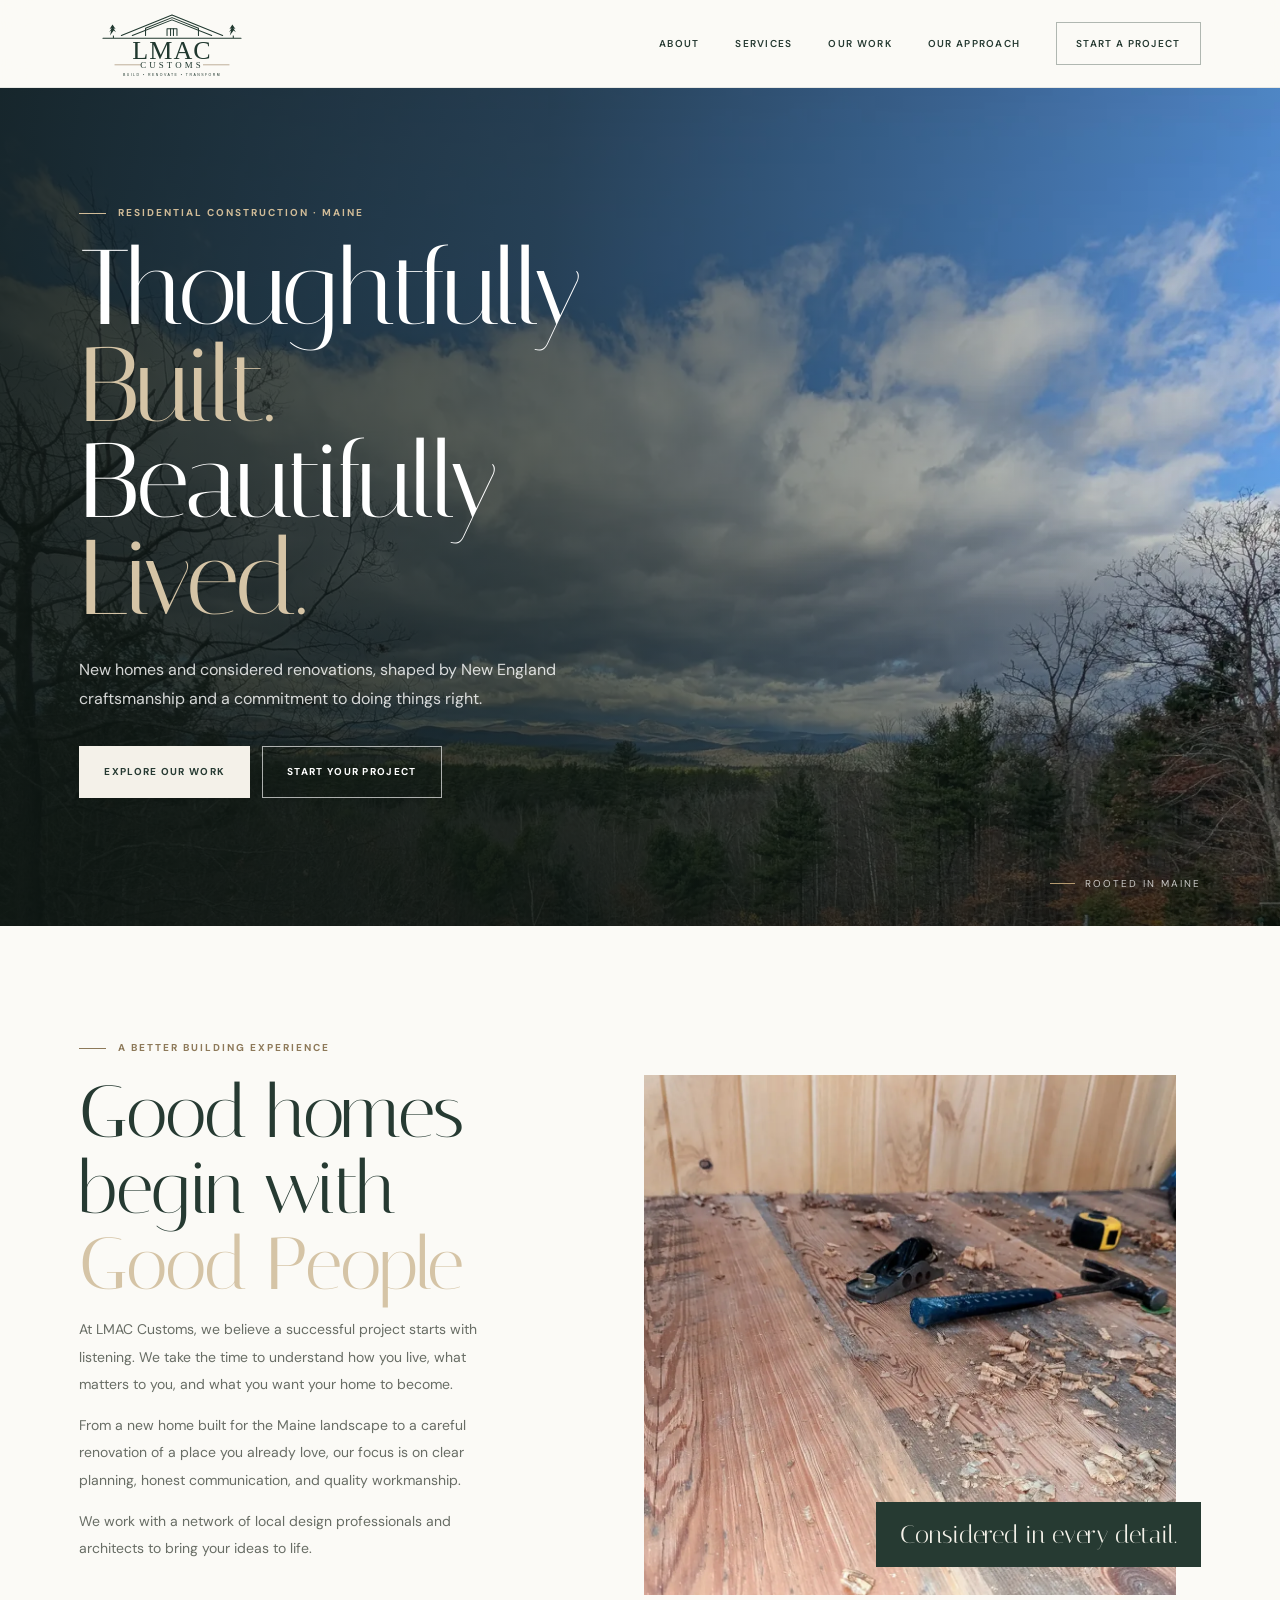
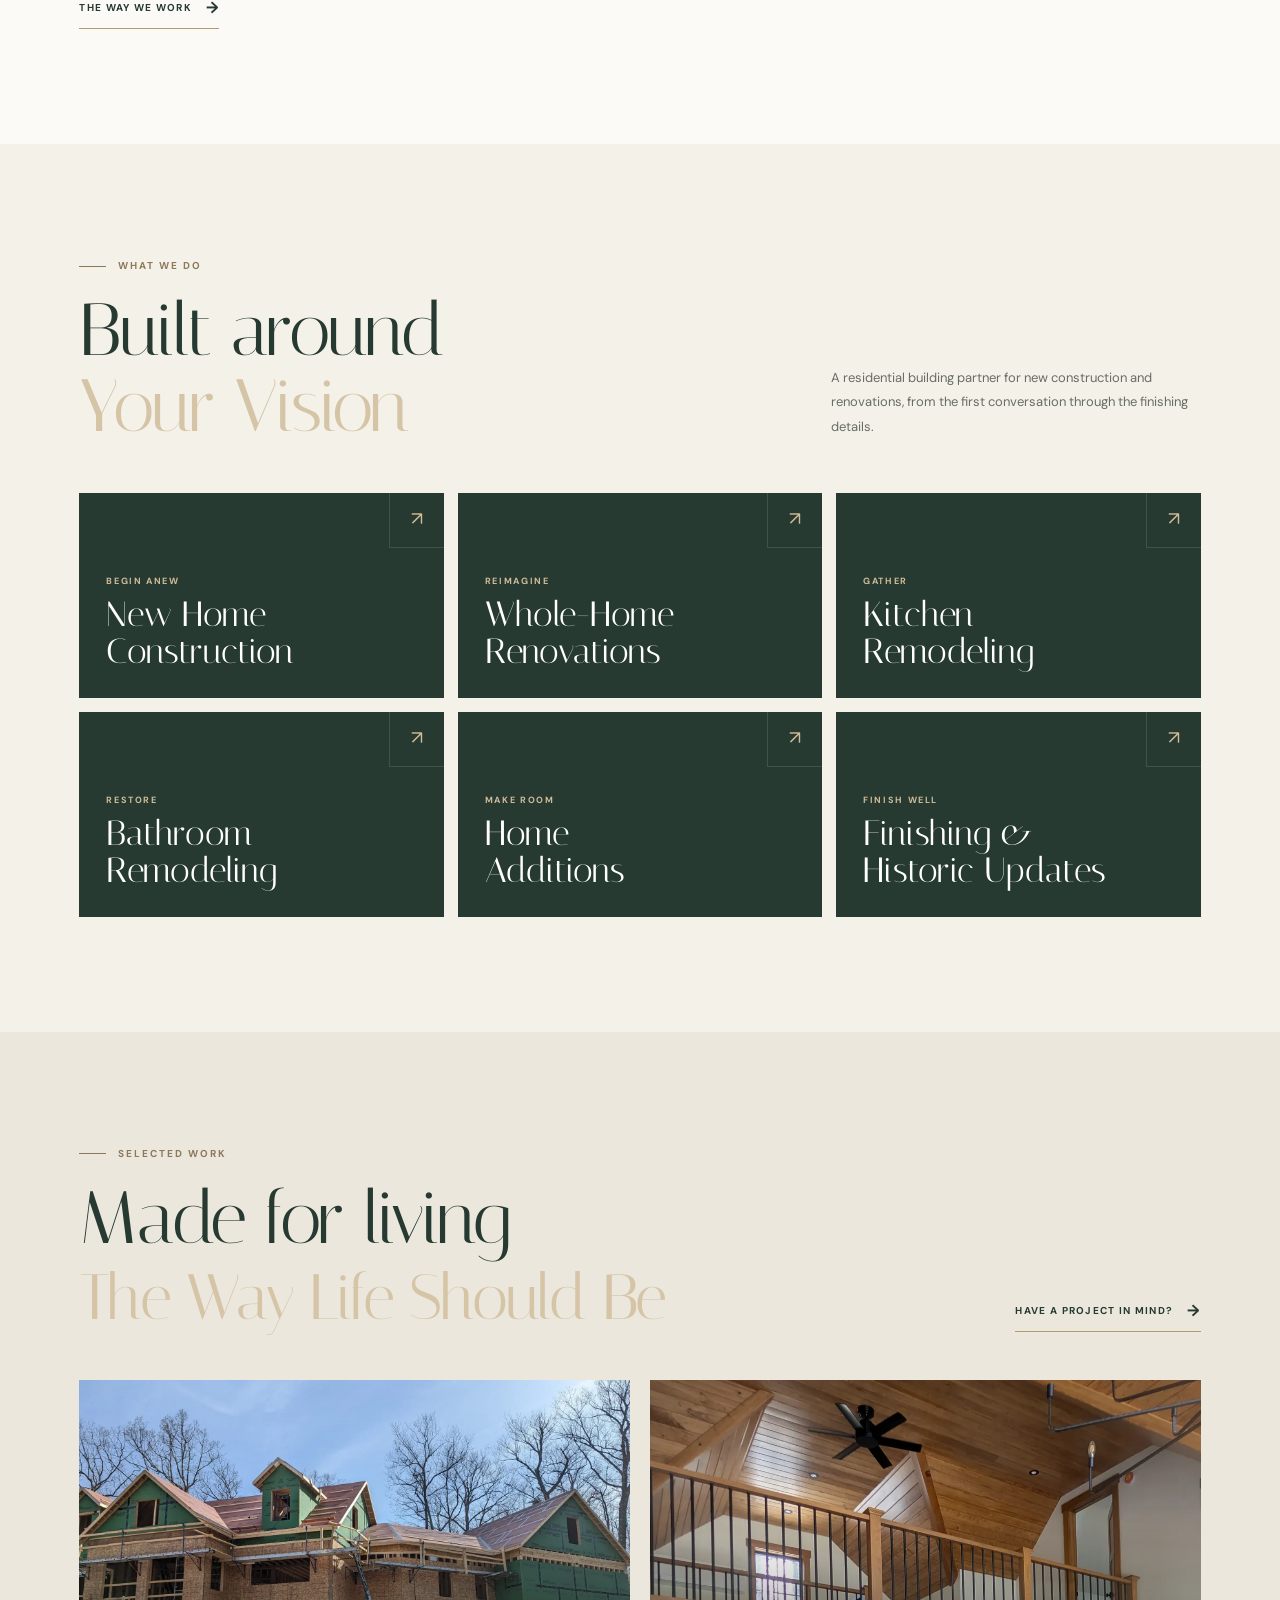
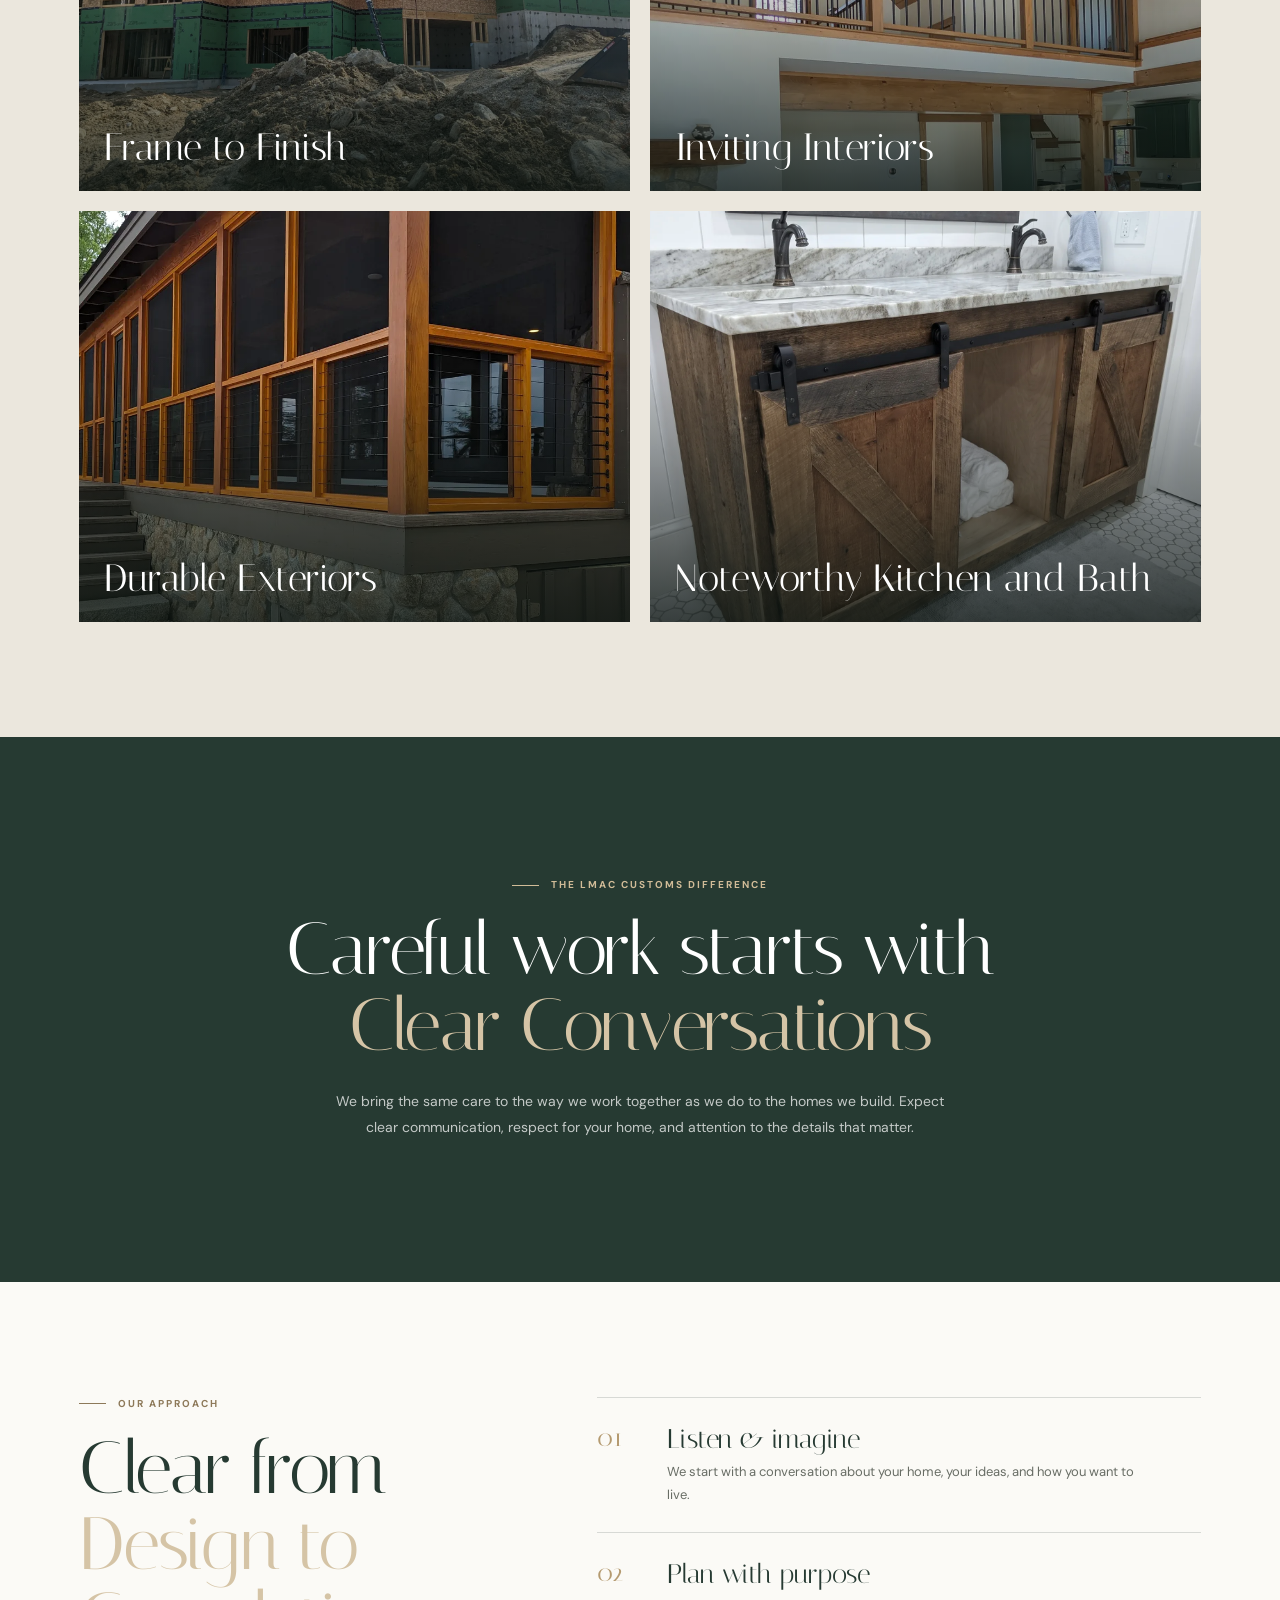
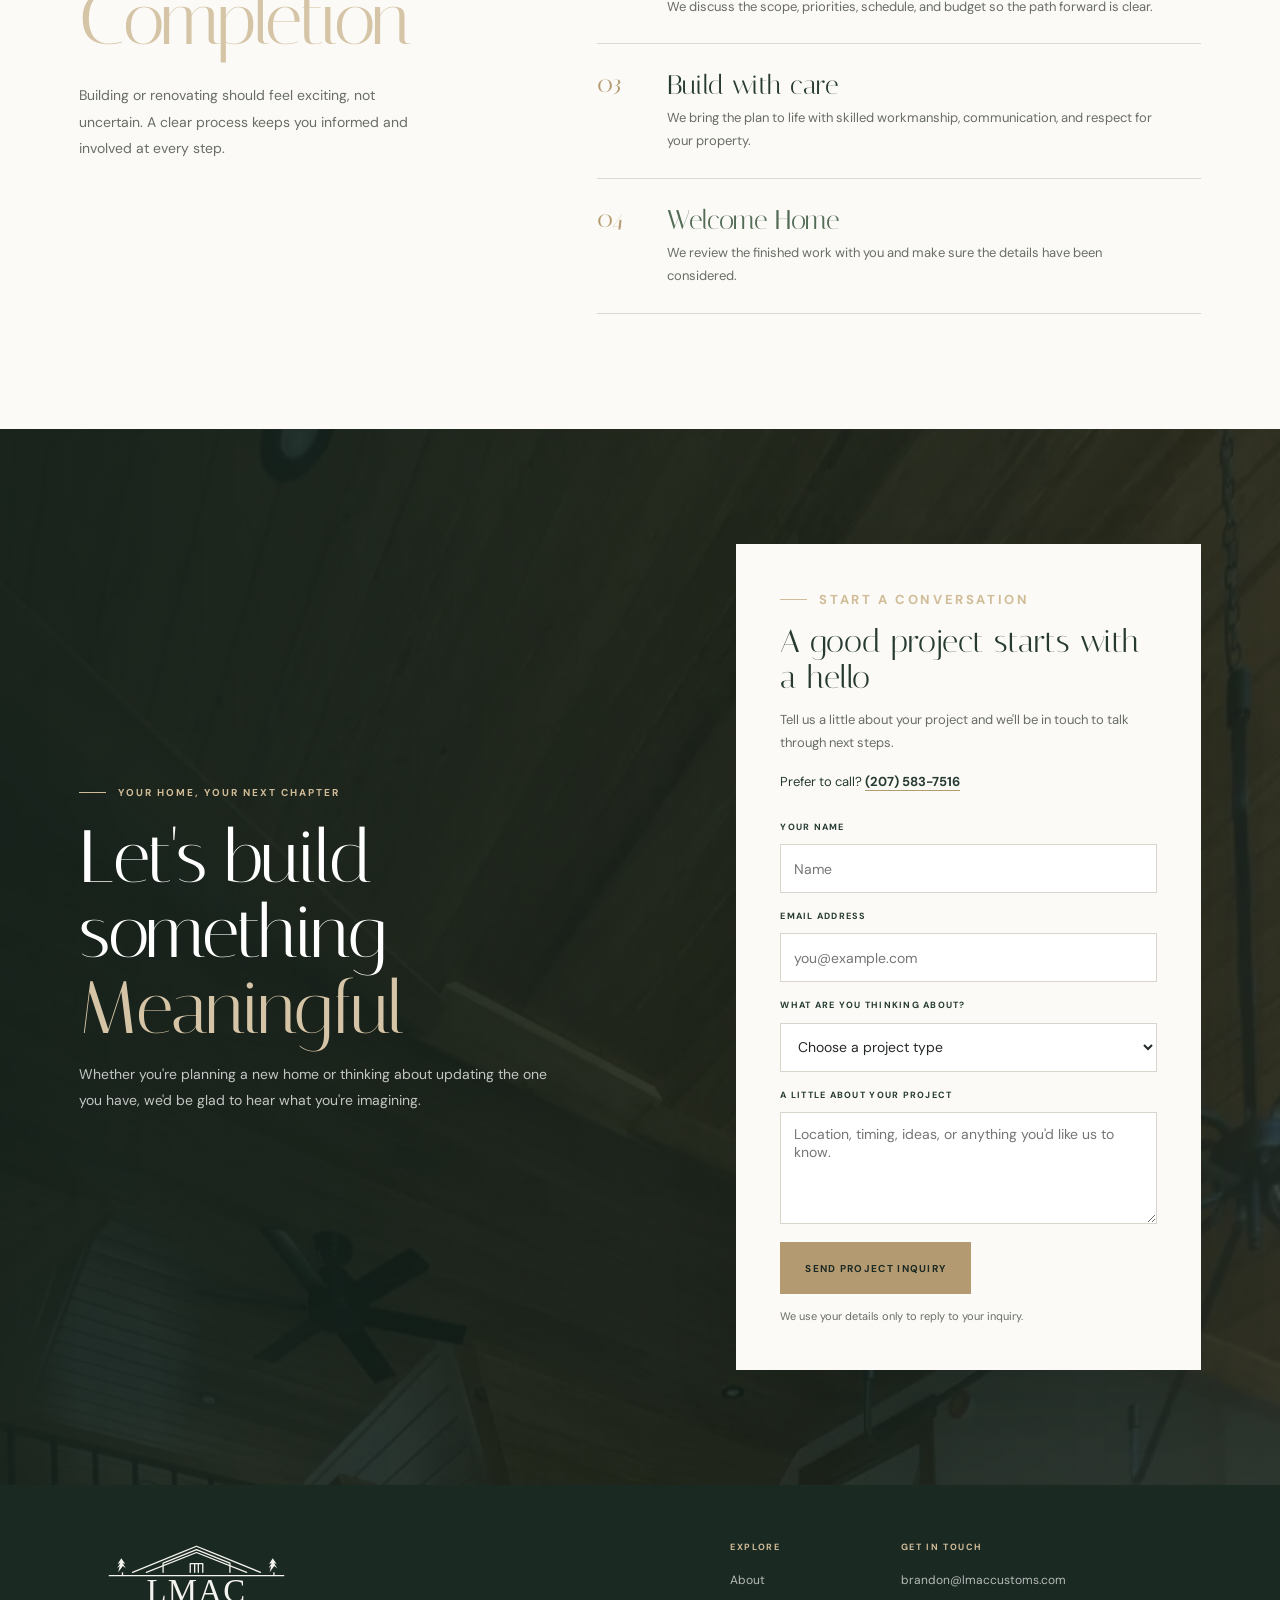
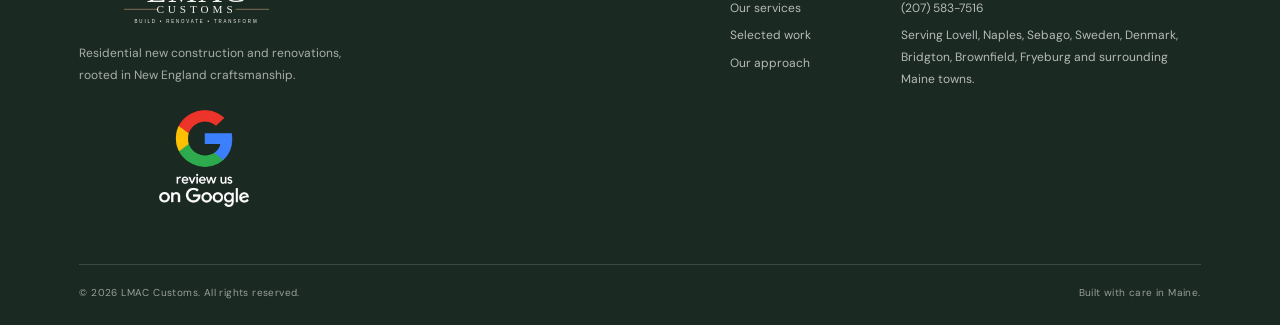
==== index.html @ 8c598d09 "Add files via upload" ====
<!DOCTYPE html>
<html lang="en">
<head>
<meta charset="UTF-8">
<meta name="viewport" content="width=device-width, initial-scale=1">
<meta name="theme-color" content="#263a32">
<meta property="og:type" content="website">
<meta property="og:title" content="LMAC Customs | Maine Custom Homes &amp; Renovations">
<meta property="og:description" content="Thoughtful new homes and considered renovations, rooted in New England craftsmanship.">
<meta property="og:image" content="https://lmaccustoms.com/social-preview-dark.jpg">
<meta property="og:image:width" content="1200">
<meta property="og:image:height" content="630">
<meta property="og:image:alt" content="LMAC Customs logo: Build, Renovate, Transform">
<meta name="robots" content="index,follow">
<link rel="canonical" href="https://lmaccustoms.com/">
<meta property="og:url" content="https://lmaccustoms.com/">
<meta property="og:site_name" content="LMAC Customs">
<meta name="twitter:card" content="summary_large_image">
<meta name="twitter:title" content="LMAC Customs | Maine Custom Homes &amp; Renovations">
<meta name="twitter:image" content="https://lmaccustoms.com/social-preview-dark.jpg">
<script>document.documentElement.classList.add("js")</script>
<link rel="icon" href="favicon.ico" sizes="48x48">
<link rel="icon" type="image/png" sizes="48x48" href="favicon-48x48.png">
<link rel="icon" type="image/png" sizes="32x32" href="favicon-32x32.png">
<link rel="apple-touch-icon" href="apple-touch-icon.png">
<meta name="description" content="Custom home building and renovations in Bridgton, Naples, Fryeburg and surrounding Maine towns. LMAC Customs brings craftsmanship and care to every project.">
<title>LMAC Customs | Custom Homes &amp; Renovations in Maine</title>
<link rel="preconnect" href="https://fonts.googleapis.com">
<link rel="preconnect" href="https://fonts.gstatic.com" crossorigin>
<link href="https://fonts.googleapis.com/css2?family=DM+Sans:wght@400;500;600;700&family=Italiana&display=swap" rel="stylesheet">
<link rel="preload" as="image" href="hero-2200.webp" fetchpriority="high">
<link rel="stylesheet" href="styles.css?v=8">
<script type="application/ld+json">{"@context":"https://schema.org","@type":"GeneralContractor","name":"LMAC Customs","description":"Custom home building and renovations in Maine.","url":"https://lmaccustoms.com/","email":"brandon@lmaccustoms.com","telephone":"+1-207-583-7516","areaServed":[{"@type":"City","name":"Lovell, Maine"},{"@type":"City","name":"Naples, Maine"},{"@type":"City","name":"Sebago, Maine"},{"@type":"City","name":"Sweden, Maine"},{"@type":"City","name":"Denmark, Maine"},{"@type":"City","name":"Bridgton, Maine"},{"@type":"City","name":"Brownfield, Maine"},{"@type":"City","name":"Fryeburg, Maine"}],"image":"https://lmaccustoms.com/logo.svg"}</script>
</head>
<body>
<a class="skip-link" href="#main-content">Skip to content</a>
<header class="header" id="header">
  <a class="brand" href="#home" aria-label="LMAC Customs home"><img class="brand-logo" width="900" height="330" src="logo.svg" alt="LMAC Customs — Build, Renovate, Transform"></a>
  <button class="menu-toggle" id="menuToggle" type="button" aria-label="Open navigation" aria-controls="navigation" aria-expanded="false">☰</button>
  <nav class="nav" id="navigation" aria-label="Main navigation"><a href="#about">About</a><a href="#services">Services</a><a href="#work">Our Work</a><a href="#process">Our Approach</a><a href="#contact" class="nav-cta">Start a Project</a></nav>
</header>
<main id="main-content">
<section class="hero" id="home" aria-labelledby="hero-title"><div class="hero-content fade-in"><p class="eyebrow">Residential construction · Maine</p><h1 id="hero-title">Thoughtfully<br><em>Built.</em><br>Beautifully<br><em>Lived.</em></h1><p class="hero-copy">New homes and considered renovations, shaped by New England craftsmanship and a commitment to doing things right.</p><div class="actions"><a class="button light" href="#work">Explore Our Work</a><a class="button outline" href="#contact">Start Your Project</a></div></div><div class="hero-note">Rooted in Maine</div></section>

<section class="section intro" id="about"><div class="intro-copy fade-in"><p class="eyebrow">A better building experience</p><h2>Good homes<br>begin with<br><em>Good People</em></h2><p>At LMAC Customs, we believe a successful project starts with listening. We take the time to understand how you live, what matters to you, and what you want your home to become.</p><p>From a new home built for the Maine landscape to a careful renovation of a place you already love, our focus is on clear planning, honest communication, and quality workmanship.</p><p>We work with a network of local design professionals and architects to bring your ideas to life.</p><a class="text-link" href="#process">The way we work</a></div><div class="intro-image fade-in"><img loading="lazy" width="1100" height="1100" src="intro-details.webp" alt="Hand plane, hammer and tape measure on a pine floor covered in fresh shavings"><div class="image-caption">Considered in every detail.</div></div></section>

<section class="section services" id="services"><div class="section-heading fade-in"><div><p class="eyebrow">What we do</p><h2>Built around<br><em>Your Vision</em></h2></div><p class="heading-note">A residential building partner for new construction and renovations, from the first conversation through the finishing details.</p></div><div class="service-grid">
<a class="service-card fade-in" href="#contact"><div class="service-card-copy"><span>Begin anew</span><h3>New Home<br>Construction</h3></div></a>
<a class="service-card fade-in" href="#contact"><div class="service-card-copy"><span>Reimagine</span><h3>Whole-Home<br>Renovations</h3></div></a>
<a class="service-card fade-in" href="#contact"><div class="service-card-copy"><span>Gather</span><h3>Kitchen<br>Remodeling</h3></div></a>
<a class="service-card fade-in" href="#contact"><div class="service-card-copy"><span>Restore</span><h3>Bathroom<br>Remodeling</h3></div></a>
<a class="service-card fade-in" href="#contact"><div class="service-card-copy"><span>Make room</span><h3>Home<br>Additions</h3></div></a>
<a class="service-card fade-in" href="#contact"><div class="service-card-copy"><span>Finish well</span><h3>Finishing &amp;<br>Historic Updates</h3></div></a>
</div></section>

<section class="section work" id="work"><div class="section-heading fade-in"><div><p class="eyebrow">Selected work</p><h2 class="work-title">Made for living<br><em>The Way Life Should Be</em></h2></div><a class="text-link" href="#contact">Have a project in mind?</a></div><div class="portfolio-grid four" aria-label="Selected LMAC Customs projects">
<a href="framing.html" class="project fade-in" aria-label="View frame to finish photo gallery"><img loading="lazy" width="1600" height="1205" src="project-exterior-framing.webp" alt="Home under construction with green sheathing, dormers and a framed garage on a sloped site"><div class="project-label"><h3>Frame to Finish</h3></div></a>
<a href="interior.html" class="project fade-in" aria-label="View inviting interiors photo gallery"><img loading="lazy" width="1200" height="769" src="project-great-room.webp" alt="Timber-framed loft with an iron railing under a vaulted wood ceiling"><div class="project-label"><h3>Inviting Interiors</h3></div></a>
<a href="exterior.html" class="project fade-in" aria-label="View durable exteriors photo gallery"><img loading="lazy" width="1000" height="787" src="project-screen-porch.webp" alt="Timber-framed screened porch above a natural stone foundation"><div class="project-label"><h3>Durable Exteriors</h3></div></a>
<a href="kitchens-baths.html" class="project fade-in" aria-label="View noteworthy kitchen and bath photo gallery"><img loading="lazy" width="1800" height="1182" src="interior-vanity-barn-doors.webp" alt="Reclaimed wood vanity with sliding barn doors and a granite countertop"><div class="project-label"><h3>Noteworthy Kitchen and Bath</h3></div></a>
</div></section>

<section class="statement"><p class="eyebrow">The LMAC Customs difference</p><h2>Careful work starts with<br><em>Clear Conversations</em></h2><p>We bring the same care to the way we work together as we do to the homes we build. Expect clear communication, respect for your home, and attention to the details that matter.</p></section>

<section class="section process" id="process"><div class="process-intro fade-in"><p class="eyebrow">Our approach</p><h2>Clear from<br><em>Design to Completion</em></h2><p>Building or renovating should feel exciting, not uncertain. A clear process keeps you informed and involved at every step.</p></div><div class="steps fade-in">
<div class="step"><div class="step-number">01</div><div><h3>Listen &amp; imagine</h3><p>We start with a conversation about your home, your ideas, and how you want to live.</p></div></div>
<div class="step"><div class="step-number">02</div><div><h3>Plan with purpose</h3><p>We discuss the scope, priorities, schedule, and budget so the path forward is clear.</p></div></div>
<div class="step"><div class="step-number">03</div><div><h3>Build with care</h3><p>We bring the plan to life with skilled workmanship, communication, and respect for your property.</p></div></div>
<div class="step"><div class="step-number">04</div><div><h3 class="welcome">Welcome Home</h3><p>We review the finished work with you and make sure the details have been considered.</p></div></div>
</div></section>

<section class="contact-banner" id="contact"><div class="fade-in"><p class="eyebrow">Your home, your next chapter</p><h2>Let's build something <em>Meaningful</em></h2><p>Whether you're planning a new home or thinking about updating the one you have, we'd be glad to hear what you're imagining.</p></div><div class="contact-card fade-in"><p class="eyebrow">Start a conversation</p><h3>A good project starts with a hello</h3><p>Tell us a little about your project and we'll be in touch to talk through next steps.</p><p class="contact-direct">Prefer to call? <a href="tel:+12075837516">(207) 583-7516</a></p><form class="contact-form" id="contactForm" action="https://script.google.com/macros/s/AKfycbyC0fUV-2K-Il0wb2_U5b16hAuNfKtde-OQnKe1qU6zd9TvXiTtztR8NaVEfDDfkCXe/exec" method="POST" data-email="brandon@lmaccustoms.com">
<input type="hidden" name="_subject" value="New website inquiry">
<input class="hp" type="text" name="_gotcha" tabindex="-1" autocomplete="off" aria-hidden="true">
<label for="contactName">Your name</label>
<input id="contactName" name="name" type="text" autocomplete="name" placeholder="Name" required>
<label for="contactEmail">Email address</label>
<input id="contactEmail" name="email" type="email" autocomplete="email" placeholder="you@example.com" required>
<label for="projectType">What are you thinking about?</label>
<select id="projectType" name="project" required>
<option value="">Choose a project type</option>
<option>New home construction</option>
<option>Whole-home renovation</option>
<option>Kitchen or bathroom renovation</option>
<option>Home addition</option>
<option>Other residential project</option>
</select>
<label for="projectDetails">A little about your project</label>
<textarea id="projectDetails" name="details" rows="4" placeholder="Location, timing, ideas, or anything you'd like us to know."></textarea>
<button class="button" type="submit">Send project inquiry</button>
<p class="form-note" id="formNote" aria-live="polite">We use your details only to reply to your inquiry.</p>
</form><div class="form-success" id="formSuccess" role="status" tabindex="-1" hidden><h3>Thanks, we got your message.</h3><p>We'll read through it and be in touch soon.</p></div></div></section>
</main>
<footer class="footer"><div class="footer-main"><div class="footer-brand"><a class="brand" href="#home" aria-label="LMAC Customs home"><img class="brand-logo" width="900" height="330" src="logo-light.svg" alt="LMAC Customs — Build, Renovate, Transform"></a><p>Residential new construction and renovations, rooted in New England craftsmanship.</p><a class="review-badge" style="display:inline-block;margin:24px 0 0 calc((clamp(190px,22vw,250px) - 90px) / 2);line-height:0" href="https://g.page/r/CX92BOe3aqjIECE/review" target="_blank" rel="noopener noreferrer" aria-label="Review LMAC Customs on Google (opens in a new tab)"><img src="google-review.webp" width="90" height="97" style="display:block;width:90px;max-width:90px;height:auto" alt="Review us on Google" loading="lazy"></a></div><div class="footer-links"><div class="footer-column"><h4>Explore</h4><a href="#about">About</a><a href="#services">Our services</a><a href="#work">Selected work</a><a href="#process">Our approach</a></div><div class="footer-column"><h4>Get in touch</h4><a href="mailto:brandon@lmaccustoms.com">brandon@lmaccustoms.com</a><a href="tel:+12075837516">(207) 583-7516</a><p>Serving Lovell, Naples, Sebago, Sweden, Denmark, Bridgton, Brownfield, Fryeburg and surrounding Maine towns.</p></div></div></div><div class="footer-bottom"><span>© <span id="year"></span> LMAC Customs. All rights reserved.</span><span>Built with care in Maine.</span></div></footer>
<script src="script.js?v=8" defer></script>
</body>
</html>
---- styles.css ----
/* LMAC Customs — refined editorial design system */
:root{
  --green:#263a32;--green-deep:#1b2a24;--green-soft:#354b40;
  --ivory:#f4f1e9;--paper:#fbfaf6;--sand:#e7e0d3;--bronze:#b49a70;
  --ink:#252a26;--muted:#686d65;--line:rgba(38,58,50,.17);
  --serif:'Italiana',Georgia,serif;--sans:'DM Sans',Arial,sans-serif;
  --gutter:clamp(22px,6.2vw,100px);--header-h:88px;
  --shadow:0 22px 65px rgba(22,32,27,.12);
}
*{box-sizing:border-box}
html{scroll-behavior:smooth;scroll-padding-top:var(--header-h)}
body{margin:0;background:var(--ivory);color:var(--ink);font-family:var(--sans);font-size:15px;line-height:1.7;-webkit-font-smoothing:antialiased;overflow-x:hidden}
img{display:block;max-width:100%;height:auto}
a{color:inherit;text-decoration:none}
button,input,select,textarea{font:inherit}
::selection{background:var(--bronze);color:var(--green-deep)}
.skip-link{position:fixed;z-index:1000;top:-70px;left:16px;padding:12px 18px;background:var(--paper);color:var(--green);border:2px solid var(--bronze)}.skip-link:focus{top:14px}
.header{height:var(--header-h);position:sticky;top:0;z-index:50;display:flex;align-items:center;justify-content:space-between;gap:30px;padding:0 var(--gutter);background:rgba(251,250,246,.96);border-bottom:1px solid rgba(38,58,50,.09);backdrop-filter:blur(14px);transition:box-shadow .25s,height .25s}
.header.scrolled{box-shadow:0 8px 30px rgba(22,32,27,.08)}
.brand{display:flex;align-items:center;flex:0 0 auto}.header .brand-logo{width:clamp(174px,18vw,224px);max-height:68px;object-fit:contain;object-position:left center}
.nav{display:flex;align-items:center;gap:clamp(18px,2.8vw,42px)}.nav a{position:relative;display:flex;align-items:center;min-height:44px;color:var(--green);font-size:10px;font-weight:600;letter-spacing:.13em;text-transform:uppercase;transition:color .2s}.nav a:not(.nav-cta):after{position:absolute;right:0;bottom:5px;left:0;height:1px;background:var(--bronze);content:"";transform:scaleX(0);transform-origin:left;transition:transform .25s}.nav a:hover:after,.nav a:focus-visible:after{transform:scaleX(1)}.nav .nav-cta{min-height:43px;padding:0 19px;border:1px solid rgba(38,58,50,.35);transition:background .2s,color .2s,border-color .2s}.nav .nav-cta:hover{background:var(--green);border-color:var(--green);color:white}
.menu-toggle{display:none;width:46px;height:46px;align-items:center;justify-content:center;border:1px solid var(--line);background:transparent;color:var(--green);font-size:24px;cursor:pointer}
.hero{position:relative;display:flex;align-items:center;min-height:min(790px,calc(100svh - var(--header-h)));padding:clamp(90px,10vw,145px) var(--gutter);overflow:hidden;background:var(--green-deep);color:white;isolation:isolate}.hero:before{position:absolute;z-index:-2;inset:0;background:url('hero-2200.webp') center 52%/cover no-repeat;content:"";transform:scale(1.015)}.hero:after{position:absolute;z-index:-1;inset:0;background:linear-gradient(90deg,rgba(14,23,19,.88) 0%,rgba(17,27,22,.69) 43%,rgba(17,27,22,.12) 100%),linear-gradient(0deg,rgba(12,19,16,.4),transparent 48%);content:""}
.hero-content{width:min(690px,72vw);margin-top:-10px}.eyebrow{display:flex;align-items:center;gap:12px;margin:0 0 20px;color:#8d7959;font-size:10px;font-weight:700;letter-spacing:.2em;line-height:1.4;text-transform:uppercase}.eyebrow:before{width:27px;height:1px;background:currentColor;content:""}.hero .eyebrow,.contact-banner .eyebrow{color:#d1bc98}.hero h1{max-width:750px;margin:0;font:clamp(64px,8.3vw,118px)/.91 var(--serif);letter-spacing:-.035em}.hero h1 em,.section h2 em,.statement h2 em,.contact-banner h2 em{color:#d5c4a6;font-style:normal}.hero-copy{max-width:510px;margin:28px 0 32px;color:rgba(255,255,255,.82);font-size:clamp(14px,1.25vw,17px);line-height:1.85}.actions{display:flex;flex-wrap:wrap;gap:12px}.button{display:inline-flex;min-height:52px;align-items:center;justify-content:center;padding:0 24px;border:1px solid var(--bronze);background:var(--bronze);color:var(--green-deep);font-size:10px;font-weight:700;letter-spacing:.13em;text-align:center;text-transform:uppercase;cursor:pointer;transition:transform .2s,background .2s,color .2s,border-color .2s}.button:hover{transform:translateY(-2px);background:#c6b18d;border-color:#c6b18d}.button.light{background:var(--ivory);border-color:var(--ivory);color:var(--green)}.button.light:hover{background:white}.button.outline{background:transparent;border-color:rgba(255,255,255,.65);color:white}.button.outline:hover{background:white;border-color:white;color:var(--green)}.hero-note{position:absolute;right:var(--gutter);bottom:34px;color:rgba(255,255,255,.75);font-size:10px;letter-spacing:.2em;text-transform:uppercase}.hero-note:before{display:inline-block;width:25px;height:1px;margin:0 10px 3px 0;background:var(--bronze);content:""}
.section{padding:clamp(82px,9vw,132px) var(--gutter)}.intro{display:grid;grid-template-columns:.88fr 1.12fr;align-items:center;gap:clamp(55px,10vw,150px);background:var(--paper)}.intro-copy{max-width:520px}.section h2,.statement h2,.contact-banner h2{margin:0;color:var(--green);font:clamp(46px,5.8vw,78px)/1.02 var(--serif);letter-spacing:-.025em}.intro-copy>p:not(.eyebrow){max-width:480px;color:var(--muted);font-size:14px;line-height:1.95}.text-link{display:inline-flex;align-items:center;gap:14px;margin-top:17px;padding-bottom:7px;border-bottom:1px solid var(--bronze);color:var(--green);font-size:10px;font-weight:700;letter-spacing:.13em;text-transform:uppercase;transition:gap .2s}.text-link:after{content:"→";font-size:16px}.text-link:hover{gap:20px}.intro-image{position:relative;min-height:520px;margin-right:25px;background:var(--sand)}.intro-image img{width:100%;height:520px;object-fit:cover}.image-caption{position:absolute;right:-25px;bottom:28px;padding:18px 24px;background:var(--green);color:var(--ivory);font:25px var(--serif)}
.services{background:var(--ivory)}.section-heading{display:flex;align-items:end;justify-content:space-between;gap:35px;margin-bottom:48px}.section-heading h2{max-width:650px}.heading-note{max-width:370px;margin:0 0 5px;color:var(--muted);font-size:13px;line-height:1.9}.service-grid{display:grid;grid-template-columns:repeat(3,minmax(0,1fr));gap:14px}.service-card{position:relative;display:flex;min-height:205px;align-items:flex-end;padding:27px;background:var(--green);color:white;overflow:hidden;transition:background .25s,transform .25s}.service-card:before{position:absolute;top:0;right:0;width:54px;height:54px;border-left:1px solid rgba(255,255,255,.12);border-bottom:1px solid rgba(255,255,255,.12);content:"↗";display:grid;place-items:center;color:#d1bc98;font-size:19px}.service-card:hover{transform:translateY(-4px);background:#354d41}.service-card-copy{position:relative;z-index:1}.service-card-copy span{display:block;margin-bottom:8px;color:#d1bc98;font-size:9px;font-weight:700;letter-spacing:.18em;text-transform:uppercase}.service-card h3{margin:0;font:clamp(24px,2.7vw,35px)/1.06 var(--serif)}
.work{background:#ebe7dd}.work .section-heading{align-items:end}.work-title em{display:inline-block;white-space:nowrap;font-size:clamp(30px,5.2vw,64px);letter-spacing:-.035em}.portfolio-grid{display:grid;grid-template-columns:repeat(2,minmax(0,1fr));gap:20px}.portfolio-grid.four .project{height:auto;aspect-ratio:1.34}.project{position:relative;display:block;min-width:0;overflow:hidden;background:#6d746d;isolation:isolate}.project img{width:100%;height:100%;object-fit:cover;transition:transform .7s cubic-bezier(.2,.7,.2,1)}.project:hover img{transform:scale(1.045)}.project:after{position:absolute;z-index:0;inset:35% 0 0;background:linear-gradient(transparent,rgba(12,20,16,.78));content:""}.project-label{position:absolute;z-index:1;right:25px;bottom:24px;left:25px;color:white}.project-label h3{margin:0;font:clamp(26px,3vw,39px)/1.05 var(--serif)}.project:focus-visible{outline:3px solid var(--bronze);outline-offset:4px}
.statement{padding:clamp(90px,11vw,155px) var(--gutter);background:var(--green);color:white;text-align:center}.statement .eyebrow{justify-content:center;color:#d1bc98}.statement h2{max-width:940px;margin:0 auto 24px;color:white}.statement h2 em{color:#d5c4a6}.statement>p:not(.eyebrow){max-width:610px;margin:0 auto;color:rgba(255,255,255,.73);font-size:14px;line-height:1.9}
.process{display:grid;grid-template-columns:.8fr 1.2fr;gap:clamp(55px,9vw,140px);background:var(--paper)}.process-intro h2{margin-bottom:24px}.process-intro>p:last-child{max-width:360px;color:var(--muted);font-size:14px;line-height:1.9}.steps{border-top:1px solid var(--line)}.step{display:grid;grid-template-columns:54px 1fr;gap:16px;padding:25px 0;border-bottom:1px solid var(--line)}.step-number{color:var(--bronze);font:25px var(--serif)}.step h3{margin:0 0 5px;color:var(--green);font:27px var(--serif)}.step p{max-width:490px;margin:0;color:var(--muted);font-size:13px;line-height:1.8}.step h3.welcome{color:#526b55}
.contact-banner{position:relative;display:grid;grid-template-columns:1.1fr .9fr;align-items:center;gap:clamp(35px,7vw,100px);padding:clamp(85px,9vw,130px) var(--gutter);overflow:hidden;background:var(--green-deep);color:white;isolation:isolate}.contact-banner:before{position:absolute;z-index:-1;inset:0;background:linear-gradient(90deg,rgba(20,33,27,.94),rgba(20,33,27,.78)),url('banner.webp') center/cover;content:""}.contact-banner h2{max-width:700px;color:white}.contact-banner>div:first-child>p:last-child{max-width:480px;color:rgba(255,255,255,.74);font-size:14px;line-height:1.9}.contact-card{padding:clamp(25px,3.5vw,44px);background:var(--paper);color:var(--ink);box-shadow:var(--shadow)}.contact-card .eyebrow{margin-bottom:13px}.contact-card h3{margin:0 0 9px;color:var(--green);font:32px/1.1 var(--serif)}.contact-card>p{color:var(--muted);font-size:13px;line-height:1.8}.contact-card .contact-direct{margin:15px 0;color:var(--green)}.contact-direct a{border-bottom:1px solid var(--bronze);font-weight:700}.contact-form{display:grid;gap:9px;margin-top:20px}.contact-form label{margin-top:7px;color:var(--green);font-size:9px;font-weight:700;letter-spacing:.14em;text-transform:uppercase}.contact-form input,.contact-form select,.contact-form textarea{width:100%;min-height:49px;padding:12px 13px;border:1px solid #d8d5cc;border-radius:0;background:white;color:var(--ink);font:14px var(--sans)}.contact-form textarea{min-height:112px;resize:vertical}.contact-form input:focus,.contact-form select:focus,.contact-form textarea:focus{outline:2px solid var(--bronze);outline-offset:2px}.contact-form .button{justify-self:start;margin-top:9px}.form-note{margin:4px 0 0;color:var(--muted);font-size:11px}.form-note.error{color:#a13c30}.form-success h3{margin-top:20px}.form-success:focus{outline:none}.hp{position:absolute!important;left:-10000px!important;width:1px!important;height:1px!important;overflow:hidden!important}
.footer{padding:55px var(--gutter) 24px;background:#1b2923;color:white}.footer-main{display:flex;justify-content:space-between;gap:50px;padding-bottom:48px}.footer .brand-logo{width:clamp(185px,20vw,235px);height:auto}.footer-brand p{max-width:290px;margin:17px 0 0;color:rgba(255,255,255,.62);font-size:12px;line-height:1.8}.review-badge{display:inline-block;margin-top:20px;transition:opacity .2s}.review-badge img{width:90px;height:auto}.review-badge:hover{opacity:.8}.footer-links{display:flex;gap:clamp(35px,7vw,105px)}.footer-column h4{margin:0 0 15px;color:#d1bc98;font-size:9px;letter-spacing:.18em;text-transform:uppercase}.footer-column a,.footer-column p{display:block;max-width:300px;margin:6px 0;color:rgba(255,255,255,.68);font-size:12px;line-height:1.8;overflow-wrap:anywhere}.footer-column a:hover{color:white}.footer-bottom{display:flex;justify-content:space-between;gap:20px;padding-top:19px;border-top:1px solid rgba(255,255,255,.15);color:rgba(255,255,255,.55);font-size:10px;letter-spacing:.04em}
.js .fade-in{opacity:0;transform:translateY(20px);transition:opacity .7s ease,transform .7s ease}.js .fade-in.visible{opacity:1;transform:none}
.gallery-page{padding-top:clamp(55px,7vw,95px);padding-bottom:clamp(75px,9vw,125px)}.gallery-head{display:flex;align-items:end;justify-content:space-between;gap:28px;margin-bottom:44px}.gallery-head h2{margin:0;color:var(--green);font:clamp(42px,5.5vw,72px)/1.04 var(--serif)}.gallery-intro{max-width:600px;margin:15px 0 0;color:var(--muted);font-size:14px;line-height:1.85}.gallery{columns:3;column-gap:16px}.gallery a{display:block;margin:0 0 16px;overflow:hidden;background:var(--sand);break-inside:avoid;cursor:zoom-in}.gallery img{width:100%;height:auto;transition:transform .7s}.gallery a:hover img{transform:scale(1.035)}
.lightbox{position:fixed;z-index:100;inset:0;display:flex;align-items:center;justify-content:center;background:rgba(10,16,13,.96)}.lightbox[hidden],[hidden]{display:none!important}.lightbox figure{display:flex;flex-direction:column;align-items:center;gap:13px;margin:0;padding:0 55px}.lightbox img{width:auto;height:auto;max-width:min(90vw,1600px);max-height:79vh;object-fit:contain}.lb-caption{max-width:min(88vw,680px);color:#f4f1e9;font-size:13px;line-height:1.6;text-align:center}.lb-caption[hidden]{display:none}.lightbox button{position:absolute;display:flex;width:48px;height:48px;align-items:center;justify-content:center;border:0;background:transparent;color:white;font-size:36px;line-height:1;cursor:pointer;touch-action:manipulation}.lightbox button:hover{color:#d5c4a6}.lightbox .lb-close{top:14px;right:18px}.lightbox .lb-prev{top:50%;left:12px;transform:translateY(-50%)}.lightbox .lb-next{top:50%;right:12px;transform:translateY(-50%)}.lightbox.single .lb-prev,.lightbox.single .lb-next{display:none}.lightbox :focus-visible{outline:2px solid var(--bronze);outline-offset:3px}
:focus-visible{outline:2px solid var(--bronze);outline-offset:4px}a,button{-webkit-tap-highlight-color:transparent}.nav a,.menu-toggle,.button,.text-link{touch-action:manipulation}
@media(max-width:950px){:root{--header-h:80px}.header{gap:18px}.header .brand-logo{width:180px}.nav{gap:17px}.nav a{font-size:9px}.intro{gap:55px}.intro-image,.intro-image img{min-height:430px;height:430px}.service-grid{grid-template-columns:repeat(2,minmax(0,1fr))}.contact-banner{gap:35px}.gallery{columns:2}}
@media(max-width:700px){:root{--header-h:72px;--gutter:22px}.header{height:var(--header-h);padding-left:max(18px,env(safe-area-inset-left));padding-right:max(18px,env(safe-area-inset-right))}.header .brand-logo{width:164px;max-height:55px}.menu-toggle{display:flex;flex:0 0 auto}.nav{position:absolute;top:100%;right:0;left:0;display:none;max-height:calc(100svh - var(--header-h));overflow-y:auto;align-items:stretch;gap:0;padding:8px 22px 22px;background:var(--paper);box-shadow:0 18px 24px rgba(22,32,27,.12)}.nav.open{display:flex;flex-direction:column}.nav a{min-height:49px;padding:0 4px;border-bottom:1px solid var(--line);font-size:10px}.nav a:after{display:none}.nav .nav-cta{justify-content:center;margin-top:13px;border:1px solid var(--green)}
.hero{min-height:min(760px,calc(100svh - var(--header-h)));padding:100px 22px 90px}.hero:before{background-position:57% center}.hero:after{background:linear-gradient(90deg,rgba(14,23,19,.83),rgba(17,27,22,.36)),linear-gradient(0deg,rgba(12,19,16,.48),transparent 60%)}.hero-content{width:100%;margin:0}.hero h1{font-size:clamp(58px,13vw,86px)}.hero-copy{max-width:440px;margin:24px 0 27px;font-size:14px}.actions{gap:9px}.actions .button{min-height:49px;padding:0 16px;font-size:9px}.hero-note{right:22px;bottom:23px;font-size:9px}
.section{padding:75px 22px}.intro,.process,.contact-banner{grid-template-columns:minmax(0,1fr)}.intro{gap:36px}.section h2,.statement h2,.contact-banner h2{font-size:clamp(43px,10vw,61px)}.intro-copy>p:not(.eyebrow){font-size:13px}.intro-image{min-height:0;height:clamp(270px,78vw,410px);margin-right:12px}.intro-image img{height:100%;min-height:0}.image-caption{right:-12px;bottom:18px;padding:14px 17px;font-size:21px}.section-heading{align-items:flex-start;flex-direction:column;gap:15px;margin-bottom:31px}.heading-note{font-size:13px}.service-grid{gap:10px}.service-card{min-height:158px;padding:19px 15px}.service-card:before{width:37px;height:37px;font-size:16px}.service-card h3{font-size:clamp(21px,5.4vw,29px)}.service-card-copy span{font-size:8px}.portfolio-grid.four{grid-template-columns:minmax(0,1fr);gap:13px}.portfolio-grid.four .project{aspect-ratio:1.22}.project-label{right:17px;bottom:17px;left:17px}.project-label h3{font-size:30px}.statement{padding:78px 22px}.statement>p:not(.eyebrow){font-size:13px}.process{gap:28px}.step{grid-template-columns:42px minmax(0,1fr);gap:10px;padding:21px 0}.step h3{font-size:24px}.step p{font-size:12px}.contact-banner{gap:25px;padding:76px 22px}.contact-card{padding:25px 20px}.contact-card h3{font-size:28px}.contact-form input,.contact-form select,.contact-form textarea{font-size:16px}.contact-form .button{width:100%;justify-self:stretch;min-height:50px}.footer{padding:42px 22px 22px}.footer-main{flex-direction:column;gap:33px;padding-bottom:30px}.footer-links{display:grid;grid-template-columns:repeat(2,minmax(0,1fr));gap:20px}.footer-column a,.footer-column p{font-size:11px}.footer-bottom{flex-direction:column;gap:5px}.gallery-page{padding-top:42px}.gallery-head{align-items:flex-start;flex-direction:column;gap:13px;margin-bottom:29px}.gallery-head h2{font-size:clamp(40px,10vw,58px)}.gallery{columns:2;column-gap:10px}.gallery a{margin-bottom:10px}.lightbox figure{padding:0 35px}.lightbox img{max-width:94vw;max-height:72vh}.lightbox .lb-prev{left:0}.lightbox .lb-next{right:0}}
@media(max-width:390px){.service-grid{grid-template-columns:1fr}.service-card{min-height:132px}.hero h1{font-size:clamp(54px,13.5vw,66px)}.actions{align-items:stretch;flex-direction:column;max-width:260px}.gallery{columns:1}}
@media(prefers-reduced-motion:reduce){html{scroll-behavior:auto}*,*:before,*:after{transition-duration:.01ms!important;animation-duration:.01ms!important;animation-iteration-count:1!important}.js .fade-in,.js .fade-in.visible{opacity:1;transform:none}}
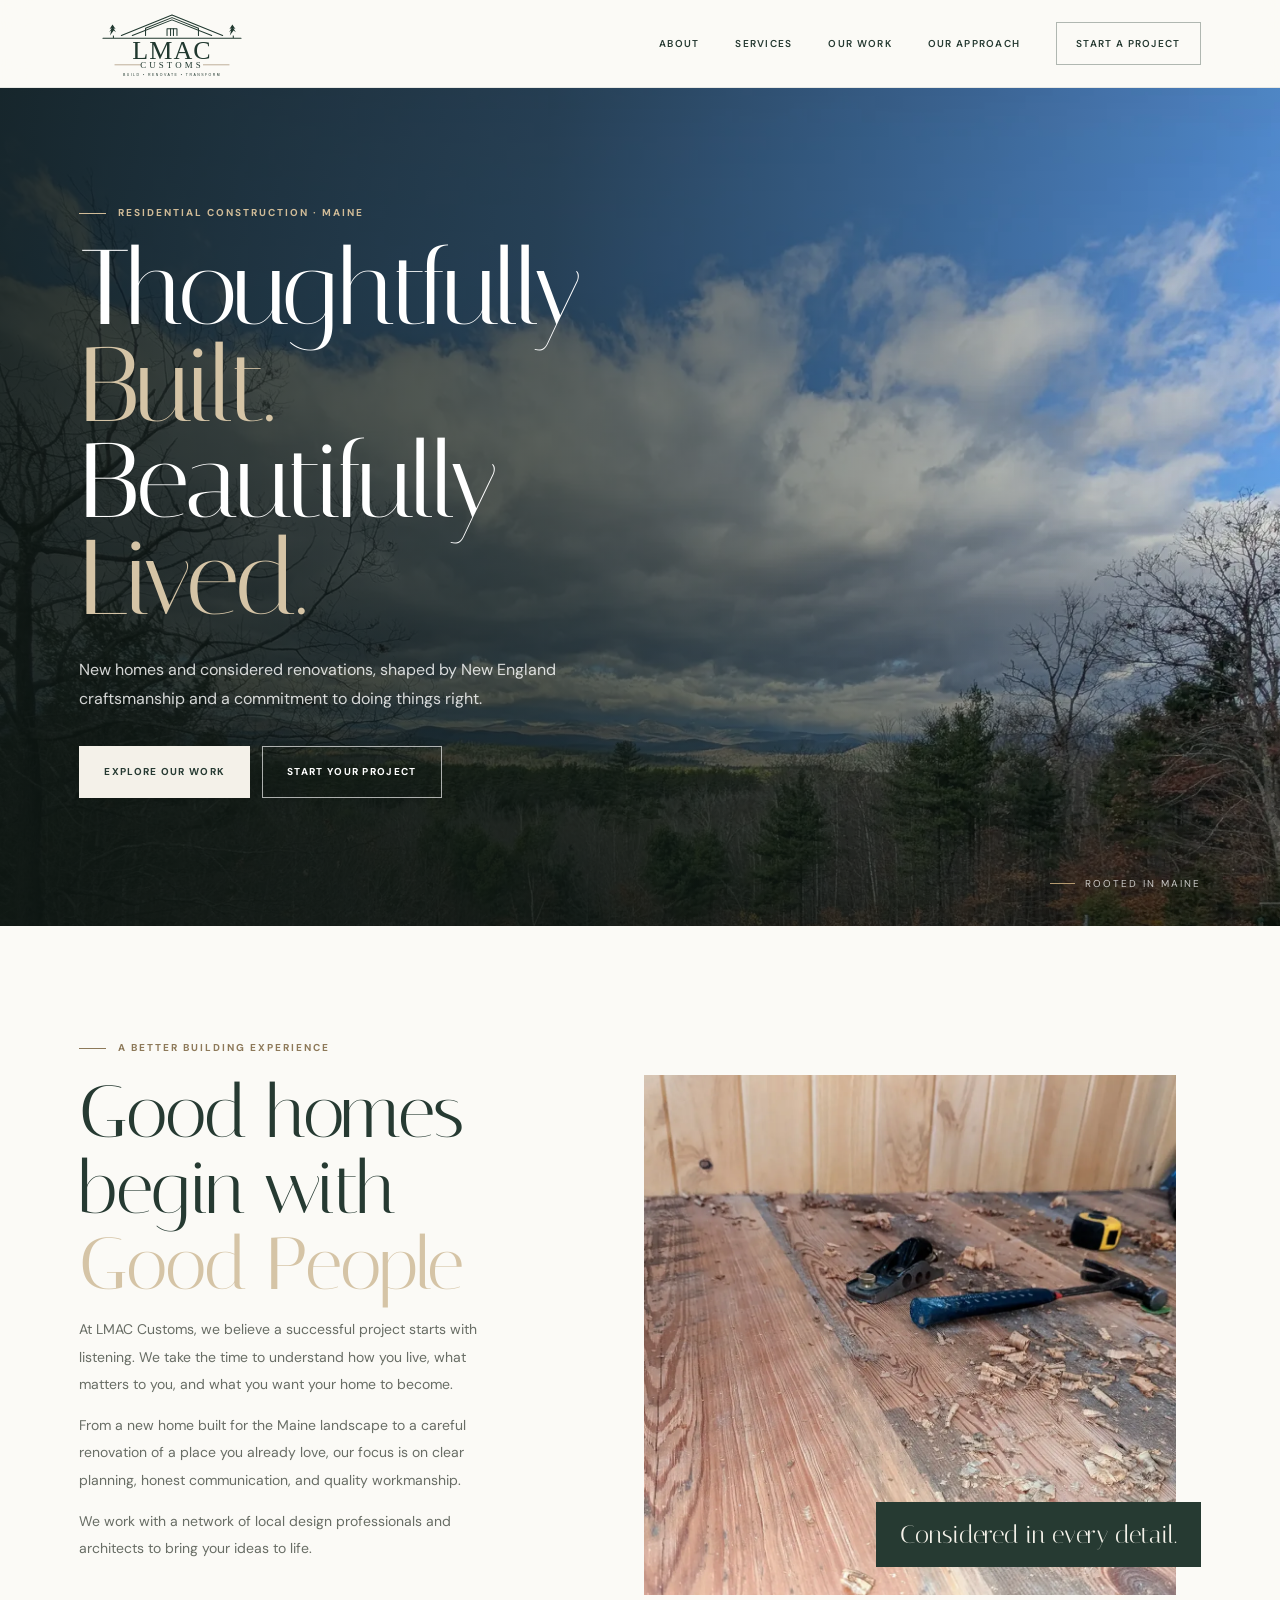
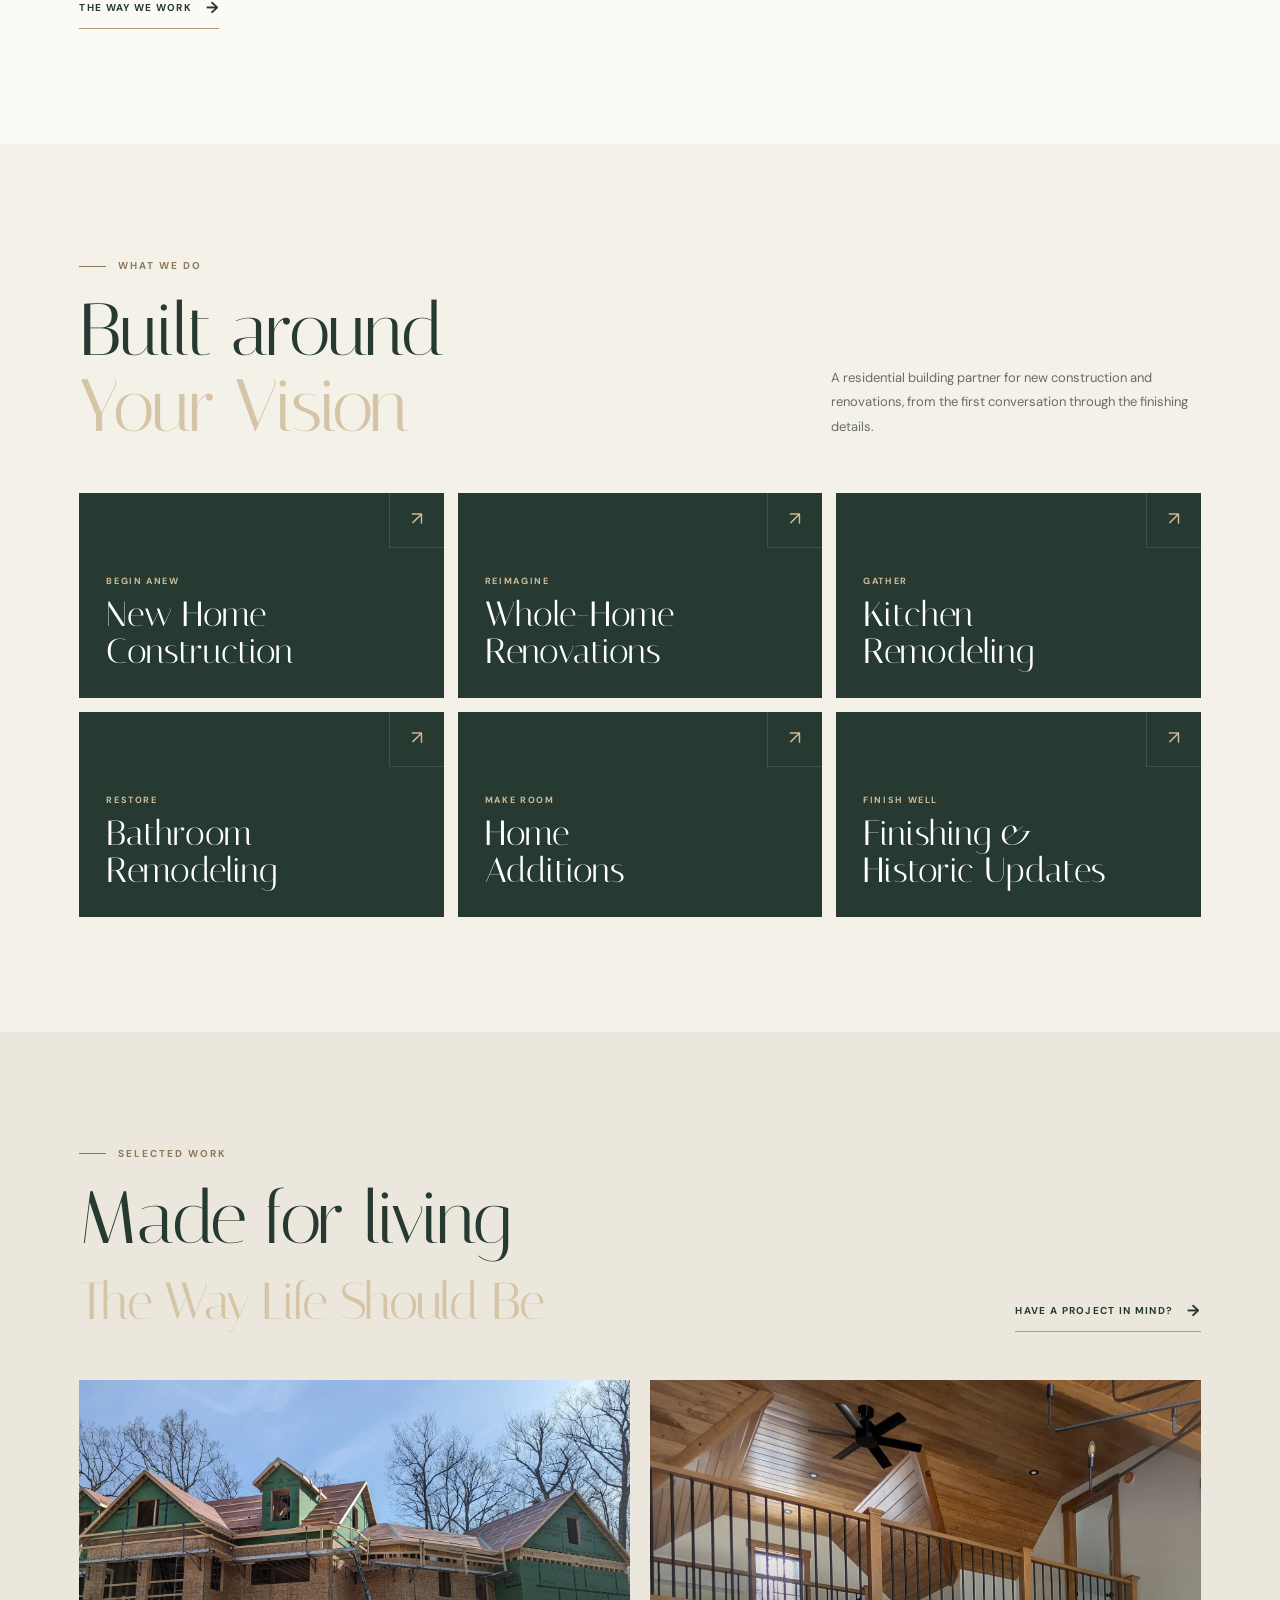
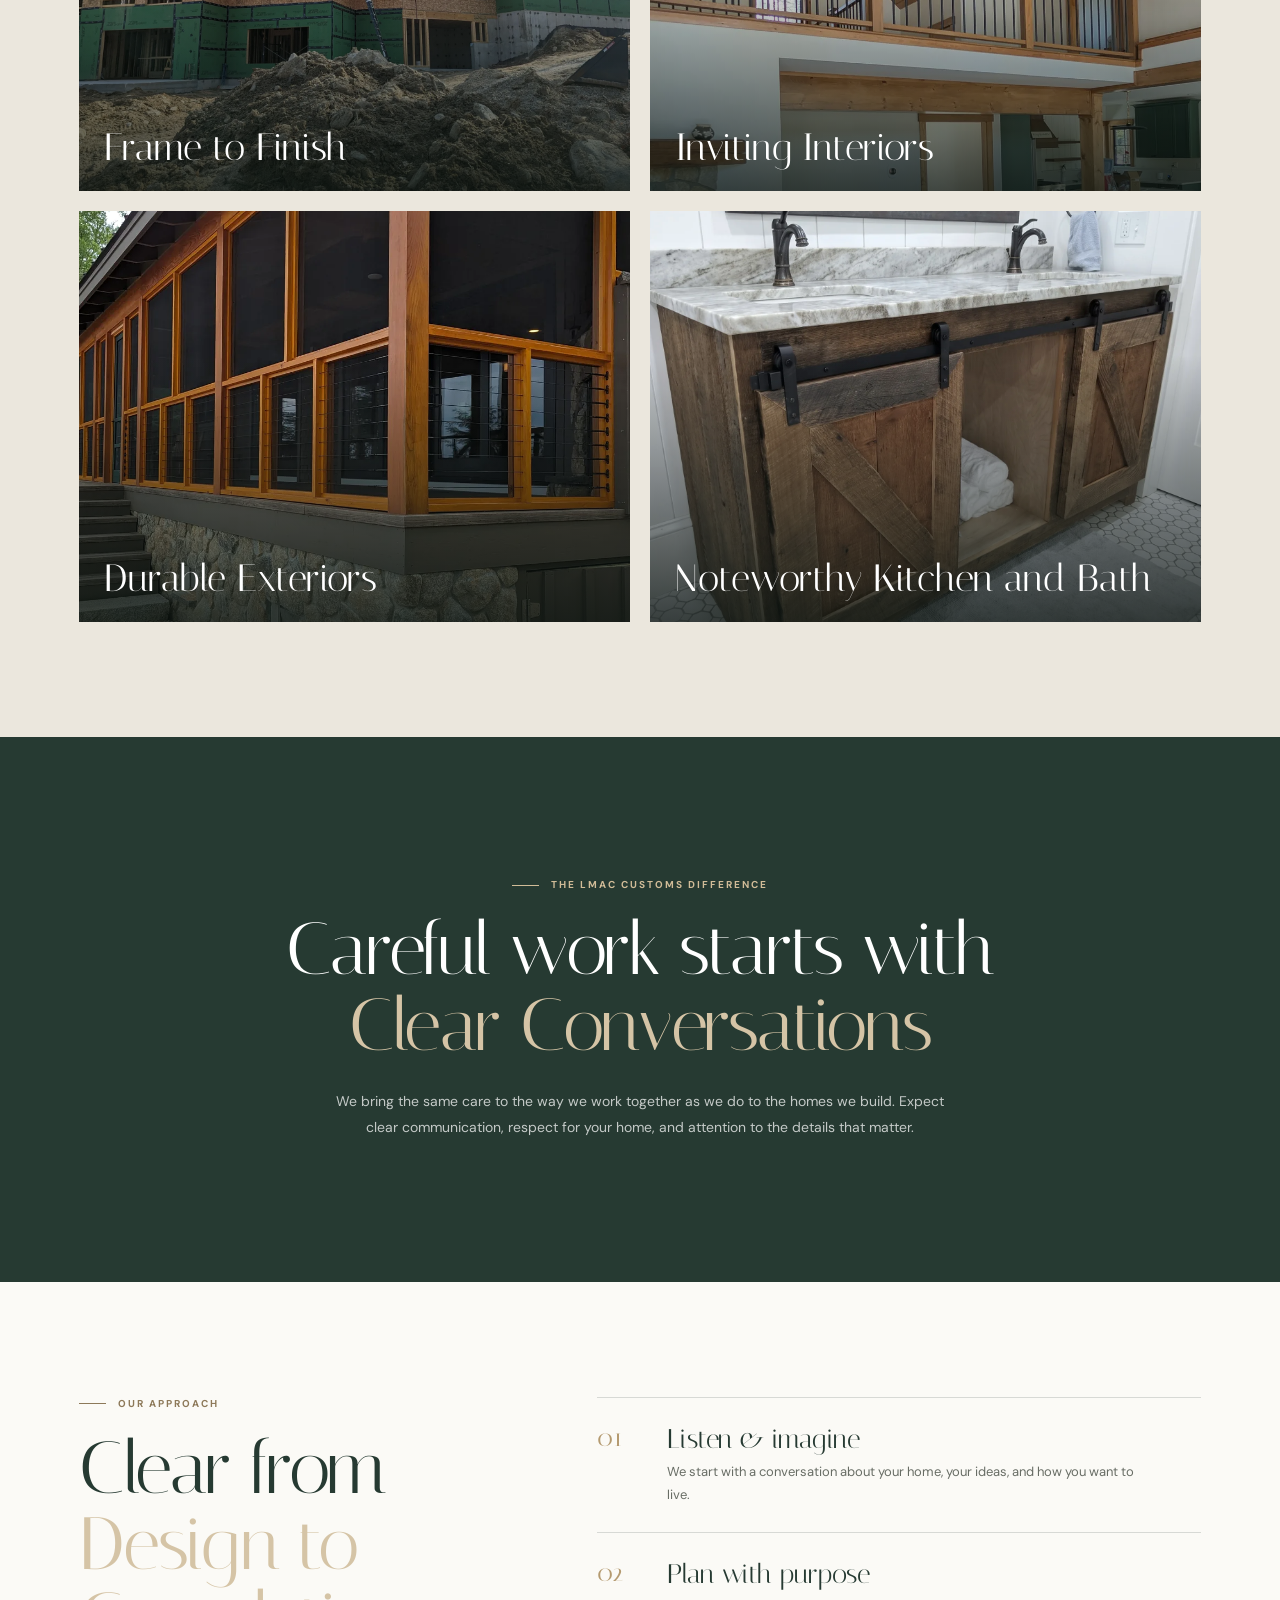
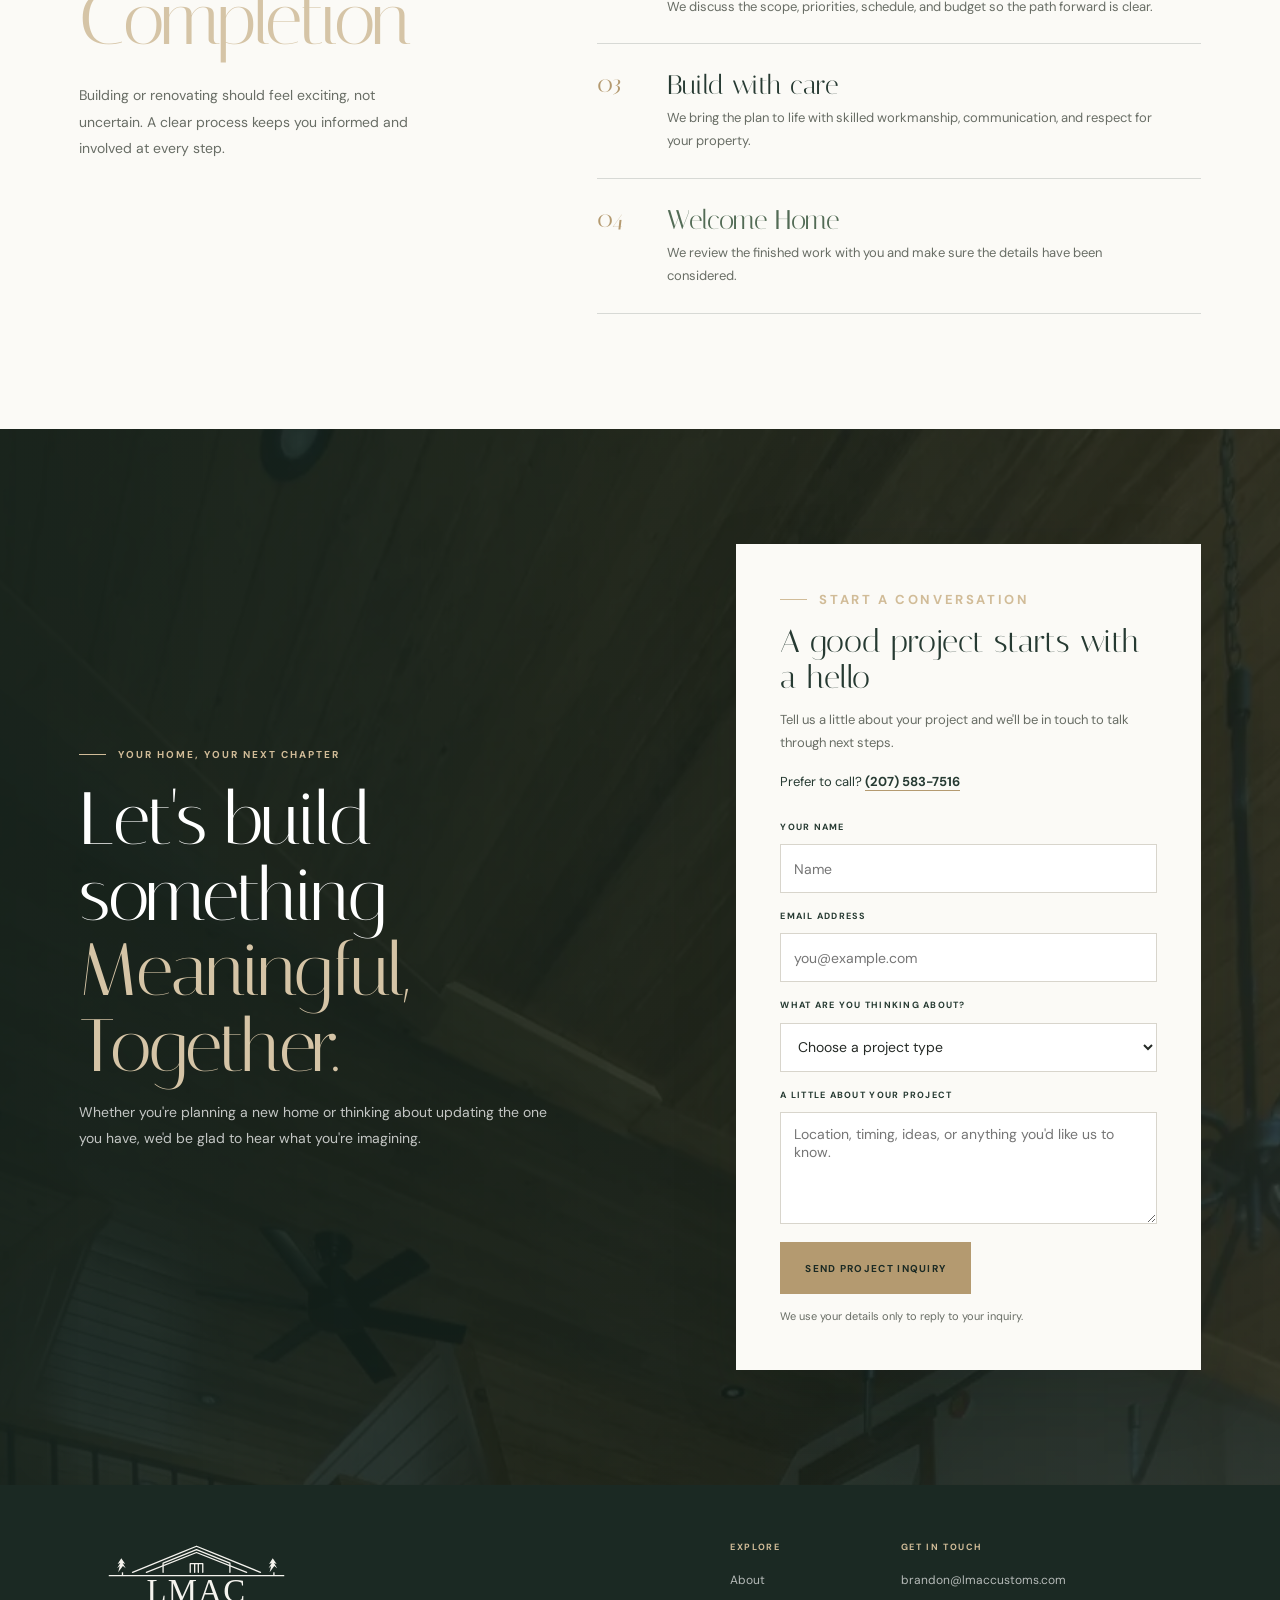
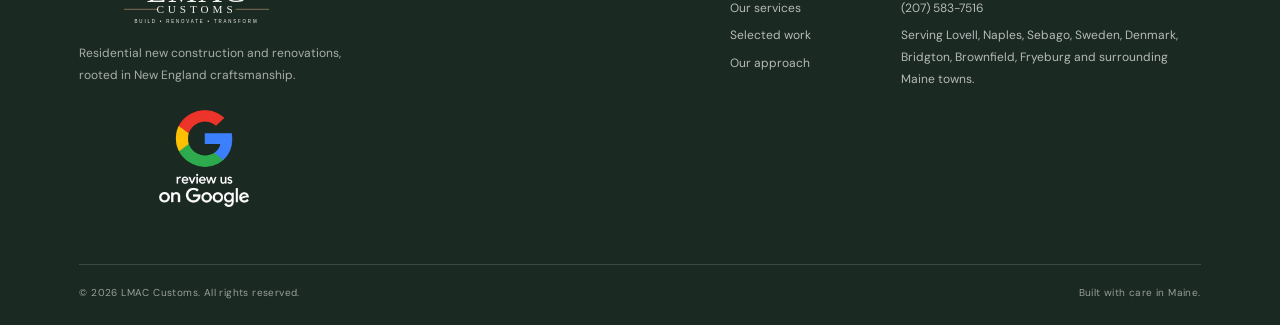
==== commit db72dfb1: "Add files via upload" ====
--- a/index.html
+++ b/index.html
@@ -69,7 +69,7 @@
 <div class="step"><div class="step-number">04</div><div><h3 class="welcome">Welcome Home</h3><p>We review the finished work with you and make sure the details have been considered.</p></div></div>
 </div></section>
 
-<section class="contact-banner" id="contact"><div class="fade-in"><p class="eyebrow">Your home, your next chapter</p><h2>Let's build something <em>Meaningful</em></h2><p>Whether you're planning a new home or thinking about updating the one you have, we'd be glad to hear what you're imagining.</p></div><div class="contact-card fade-in"><p class="eyebrow">Start a conversation</p><h3>A good project starts with a hello</h3><p>Tell us a little about your project and we'll be in touch to talk through next steps.</p><p class="contact-direct">Prefer to call? <a href="tel:+12075837516">(207) 583-7516</a></p><form class="contact-form" id="contactForm" action="https://script.google.com/macros/s/AKfycbyC0fUV-2K-Il0wb2_U5b16hAuNfKtde-OQnKe1qU6zd9TvXiTtztR8NaVEfDDfkCXe/exec" method="POST" data-email="brandon@lmaccustoms.com">
+<section class="contact-banner" id="contact"><div class="fade-in"><p class="eyebrow">Your home, your next chapter</p><h2>Let's build something <em>Meaningful, Together.</em></h2><p>Whether you're planning a new home or thinking about updating the one you have, we'd be glad to hear what you're imagining.</p></div><div class="contact-card fade-in"><p class="eyebrow">Start a conversation</p><h3>A good project starts with a hello</h3><p>Tell us a little about your project and we'll be in touch to talk through next steps.</p><p class="contact-direct">Prefer to call? <a href="tel:+12075837516">(207) 583-7516</a></p><form class="contact-form" id="contactForm" action="https://script.google.com/macros/s/AKfycbyC0fUV-2K-Il0wb2_U5b16hAuNfKtde-OQnKe1qU6zd9TvXiTtztR8NaVEfDDfkCXe/exec" method="POST" data-email="brandon@lmaccustoms.com">
 <input type="hidden" name="_subject" value="New website inquiry">
 <input class="hp" type="text" name="_gotcha" tabindex="-1" autocomplete="off" aria-hidden="true">
 <label for="contactName">Your name</label>
--- a/styles.css
+++ b/styles.css
@@ -24,7 +24,7 @@
 .hero-content{width:min(690px,72vw);margin-top:-10px}.eyebrow{display:flex;align-items:center;gap:12px;margin:0 0 20px;color:#8d7959;font-size:10px;font-weight:700;letter-spacing:.2em;line-height:1.4;text-transform:uppercase}.eyebrow:before{width:27px;height:1px;background:currentColor;content:""}.hero .eyebrow,.contact-banner .eyebrow{color:#d1bc98}.hero h1{max-width:750px;margin:0;font:clamp(64px,8.3vw,118px)/.91 var(--serif);letter-spacing:-.035em}.hero h1 em,.section h2 em,.statement h2 em,.contact-banner h2 em{color:#d5c4a6;font-style:normal}.hero-copy{max-width:510px;margin:28px 0 32px;color:rgba(255,255,255,.82);font-size:clamp(14px,1.25vw,17px);line-height:1.85}.actions{display:flex;flex-wrap:wrap;gap:12px}.button{display:inline-flex;min-height:52px;align-items:center;justify-content:center;padding:0 24px;border:1px solid var(--bronze);background:var(--bronze);color:var(--green-deep);font-size:10px;font-weight:700;letter-spacing:.13em;text-align:center;text-transform:uppercase;cursor:pointer;transition:transform .2s,background .2s,color .2s,border-color .2s}.button:hover{transform:translateY(-2px);background:#c6b18d;border-color:#c6b18d}.button.light{background:var(--ivory);border-color:var(--ivory);color:var(--green)}.button.light:hover{background:white}.button.outline{background:transparent;border-color:rgba(255,255,255,.65);color:white}.button.outline:hover{background:white;border-color:white;color:var(--green)}.hero-note{position:absolute;right:var(--gutter);bottom:34px;color:rgba(255,255,255,.75);font-size:10px;letter-spacing:.2em;text-transform:uppercase}.hero-note:before{display:inline-block;width:25px;height:1px;margin:0 10px 3px 0;background:var(--bronze);content:""}
 .section{padding:clamp(82px,9vw,132px) var(--gutter)}.intro{display:grid;grid-template-columns:.88fr 1.12fr;align-items:center;gap:clamp(55px,10vw,150px);background:var(--paper)}.intro-copy{max-width:520px}.section h2,.statement h2,.contact-banner h2{margin:0;color:var(--green);font:clamp(46px,5.8vw,78px)/1.02 var(--serif);letter-spacing:-.025em}.intro-copy>p:not(.eyebrow){max-width:480px;color:var(--muted);font-size:14px;line-height:1.95}.text-link{display:inline-flex;align-items:center;gap:14px;margin-top:17px;padding-bottom:7px;border-bottom:1px solid var(--bronze);color:var(--green);font-size:10px;font-weight:700;letter-spacing:.13em;text-transform:uppercase;transition:gap .2s}.text-link:after{content:"→";font-size:16px}.text-link:hover{gap:20px}.intro-image{position:relative;min-height:520px;margin-right:25px;background:var(--sand)}.intro-image img{width:100%;height:520px;object-fit:cover}.image-caption{position:absolute;right:-25px;bottom:28px;padding:18px 24px;background:var(--green);color:var(--ivory);font:25px var(--serif)}
 .services{background:var(--ivory)}.section-heading{display:flex;align-items:end;justify-content:space-between;gap:35px;margin-bottom:48px}.section-heading h2{max-width:650px}.heading-note{max-width:370px;margin:0 0 5px;color:var(--muted);font-size:13px;line-height:1.9}.service-grid{display:grid;grid-template-columns:repeat(3,minmax(0,1fr));gap:14px}.service-card{position:relative;display:flex;min-height:205px;align-items:flex-end;padding:27px;background:var(--green);color:white;overflow:hidden;transition:background .25s,transform .25s}.service-card:before{position:absolute;top:0;right:0;width:54px;height:54px;border-left:1px solid rgba(255,255,255,.12);border-bottom:1px solid rgba(255,255,255,.12);content:"↗";display:grid;place-items:center;color:#d1bc98;font-size:19px}.service-card:hover{transform:translateY(-4px);background:#354d41}.service-card-copy{position:relative;z-index:1}.service-card-copy span{display:block;margin-bottom:8px;color:#d1bc98;font-size:9px;font-weight:700;letter-spacing:.18em;text-transform:uppercase}.service-card h3{margin:0;font:clamp(24px,2.7vw,35px)/1.06 var(--serif)}
-.work{background:#ebe7dd}.work .section-heading{align-items:end}.work-title em{display:inline-block;white-space:nowrap;font-size:clamp(30px,5.2vw,64px);letter-spacing:-.035em}.portfolio-grid{display:grid;grid-template-columns:repeat(2,minmax(0,1fr));gap:20px}.portfolio-grid.four .project{height:auto;aspect-ratio:1.34}.project{position:relative;display:block;min-width:0;overflow:hidden;background:#6d746d;isolation:isolate}.project img{width:100%;height:100%;object-fit:cover;transition:transform .7s cubic-bezier(.2,.7,.2,1)}.project:hover img{transform:scale(1.045)}.project:after{position:absolute;z-index:0;inset:35% 0 0;background:linear-gradient(transparent,rgba(12,20,16,.78));content:""}.project-label{position:absolute;z-index:1;right:25px;bottom:24px;left:25px;color:white}.project-label h3{margin:0;font:clamp(26px,3vw,39px)/1.05 var(--serif)}.project:focus-visible{outline:3px solid var(--bronze);outline-offset:4px}
+.work{background:#ebe7dd}.work .section-heading{align-items:end}.work-title em{display:inline-block;white-space:nowrap;font-size:clamp(15px,4.1vw,64px);letter-spacing:-.045em;max-width:100%}.portfolio-grid{display:grid;grid-template-columns:repeat(2,minmax(0,1fr));gap:20px}.portfolio-grid.four .project{height:auto;aspect-ratio:1.34}.project{position:relative;display:block;min-width:0;overflow:hidden;background:#6d746d;isolation:isolate}.project img{width:100%;height:100%;object-fit:cover;transition:transform .7s cubic-bezier(.2,.7,.2,1)}.project:hover img{transform:scale(1.045)}.project:after{position:absolute;z-index:0;inset:35% 0 0;background:linear-gradient(transparent,rgba(12,20,16,.78));content:""}.project-label{position:absolute;z-index:1;right:25px;bottom:24px;left:25px;color:white}.project-label h3{margin:0;font:clamp(26px,3vw,39px)/1.05 var(--serif)}.project:focus-visible{outline:3px solid var(--bronze);outline-offset:4px}
 .statement{padding:clamp(90px,11vw,155px) var(--gutter);background:var(--green);color:white;text-align:center}.statement .eyebrow{justify-content:center;color:#d1bc98}.statement h2{max-width:940px;margin:0 auto 24px;color:white}.statement h2 em{color:#d5c4a6}.statement>p:not(.eyebrow){max-width:610px;margin:0 auto;color:rgba(255,255,255,.73);font-size:14px;line-height:1.9}
 .process{display:grid;grid-template-columns:.8fr 1.2fr;gap:clamp(55px,9vw,140px);background:var(--paper)}.process-intro h2{margin-bottom:24px}.process-intro>p:last-child{max-width:360px;color:var(--muted);font-size:14px;line-height:1.9}.steps{border-top:1px solid var(--line)}.step{display:grid;grid-template-columns:54px 1fr;gap:16px;padding:25px 0;border-bottom:1px solid var(--line)}.step-number{color:var(--bronze);font:25px var(--serif)}.step h3{margin:0 0 5px;color:var(--green);font:27px var(--serif)}.step p{max-width:490px;margin:0;color:var(--muted);font-size:13px;line-height:1.8}.step h3.welcome{color:#526b55}
 .contact-banner{position:relative;display:grid;grid-template-columns:1.1fr .9fr;align-items:center;gap:clamp(35px,7vw,100px);padding:clamp(85px,9vw,130px) var(--gutter);overflow:hidden;background:var(--green-deep);color:white;isolation:isolate}.contact-banner:before{position:absolute;z-index:-1;inset:0;background:linear-gradient(90deg,rgba(20,33,27,.94),rgba(20,33,27,.78)),url('banner.webp') center/cover;content:""}.contact-banner h2{max-width:700px;color:white}.contact-banner>div:first-child>p:last-child{max-width:480px;color:rgba(255,255,255,.74);font-size:14px;line-height:1.9}.contact-card{padding:clamp(25px,3.5vw,44px);background:var(--paper);color:var(--ink);box-shadow:var(--shadow)}.contact-card .eyebrow{margin-bottom:13px}.contact-card h3{margin:0 0 9px;color:var(--green);font:32px/1.1 var(--serif)}.contact-card>p{color:var(--muted);font-size:13px;line-height:1.8}.contact-card .contact-direct{margin:15px 0;color:var(--green)}.contact-direct a{border-bottom:1px solid var(--bronze);font-weight:700}.contact-form{display:grid;gap:9px;margin-top:20px}.contact-form label{margin-top:7px;color:var(--green);font-size:9px;font-weight:700;letter-spacing:.14em;text-transform:uppercase}.contact-form input,.contact-form select,.contact-form textarea{width:100%;min-height:49px;padding:12px 13px;border:1px solid #d8d5cc;border-radius:0;background:white;color:var(--ink);font:14px var(--sans)}.contact-form textarea{min-height:112px;resize:vertical}.contact-form input:focus,.contact-form select:focus,.contact-form textarea:focus{outline:2px solid var(--bronze);outline-offset:2px}.contact-form .button{justify-self:start;margin-top:9px}.form-note{margin:4px 0 0;color:var(--muted);font-size:11px}.form-note.error{color:#a13c30}.form-success h3{margin-top:20px}.form-success:focus{outline:none}.hp{position:absolute!important;left:-10000px!important;width:1px!important;height:1px!important;overflow:hidden!important}
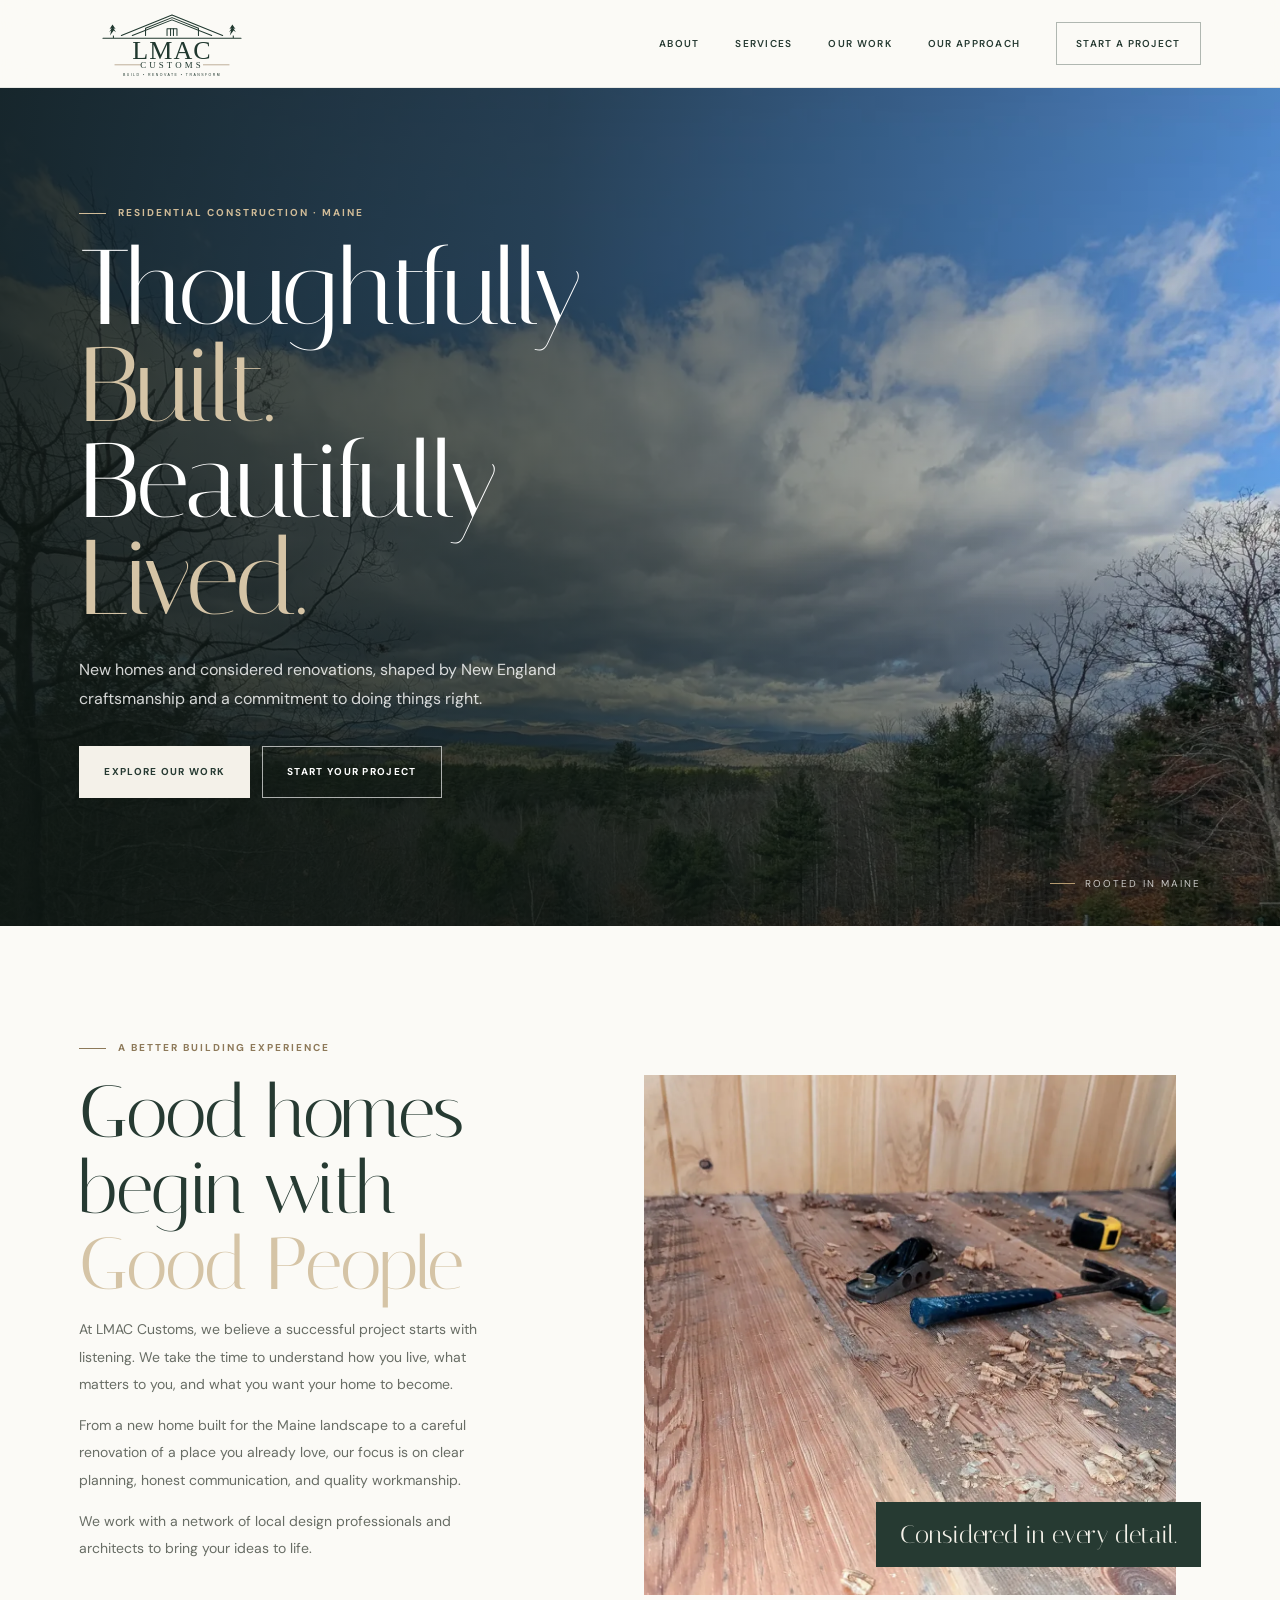
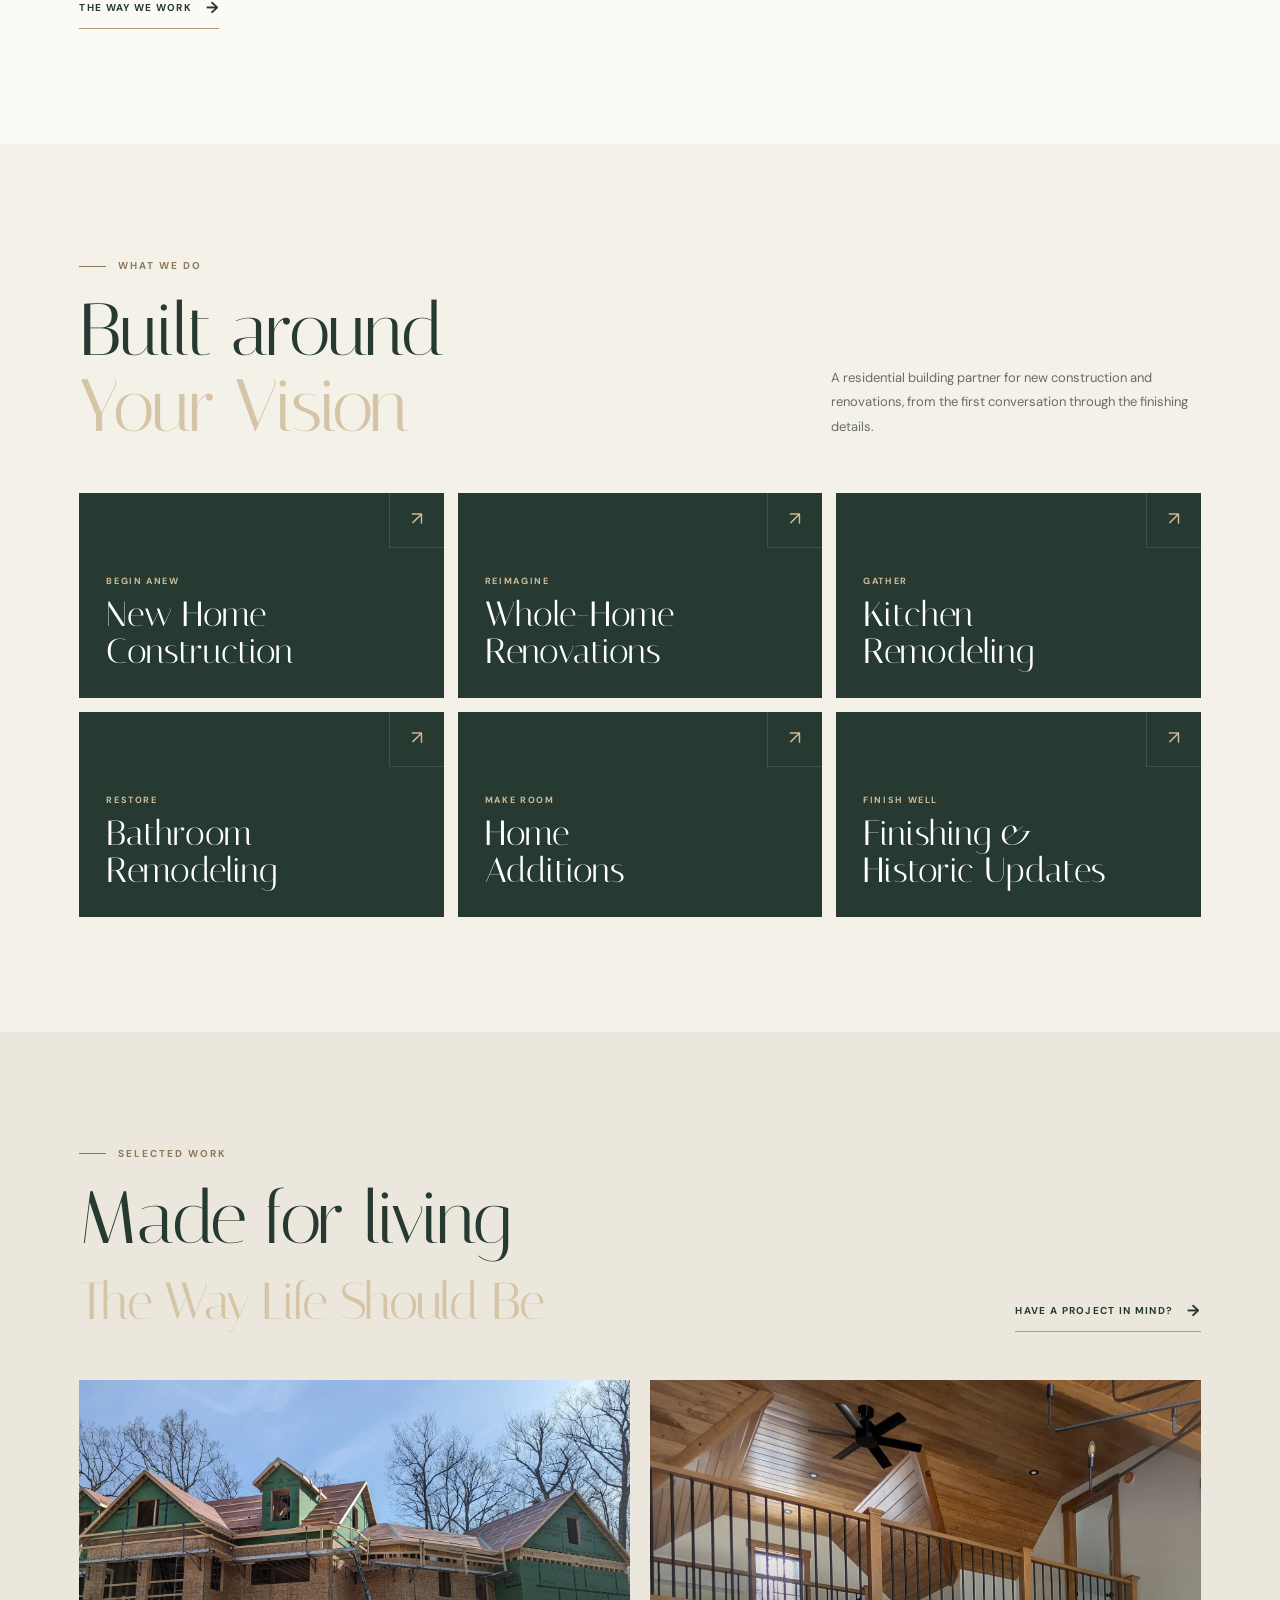
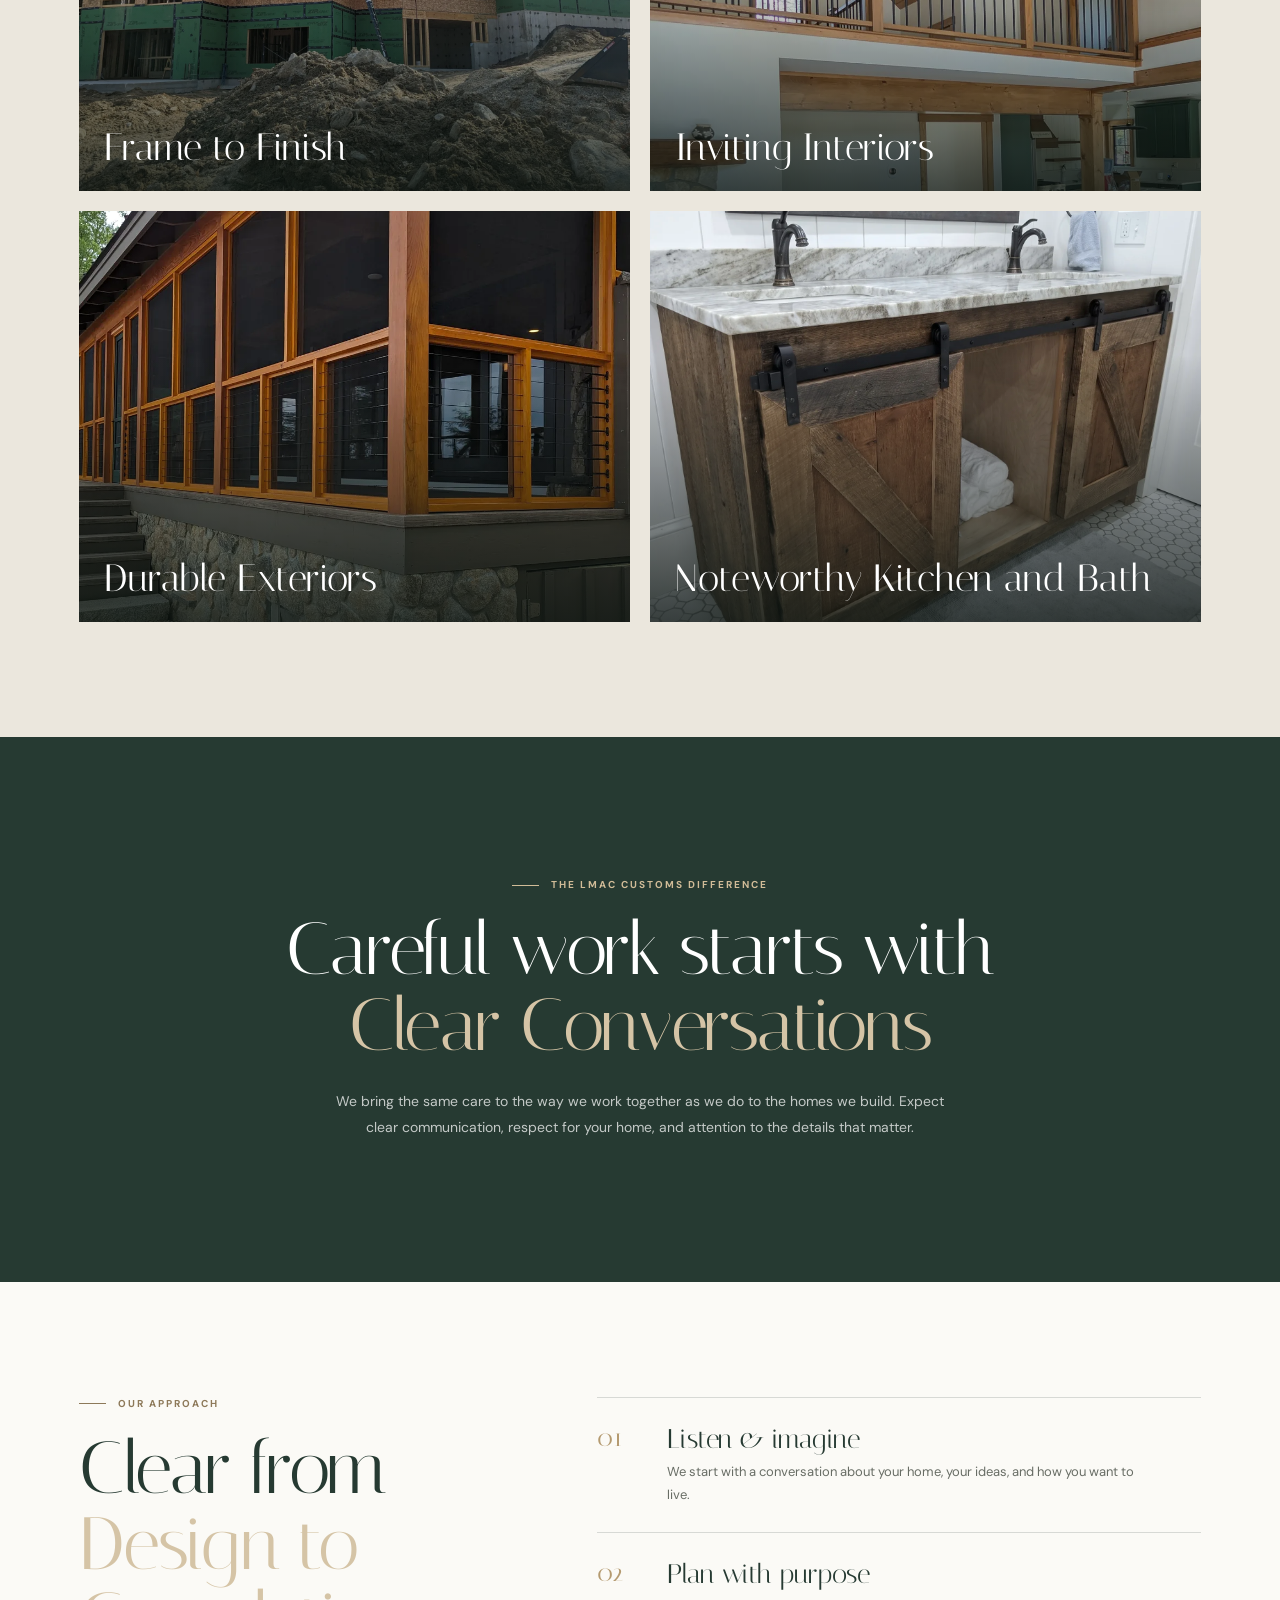
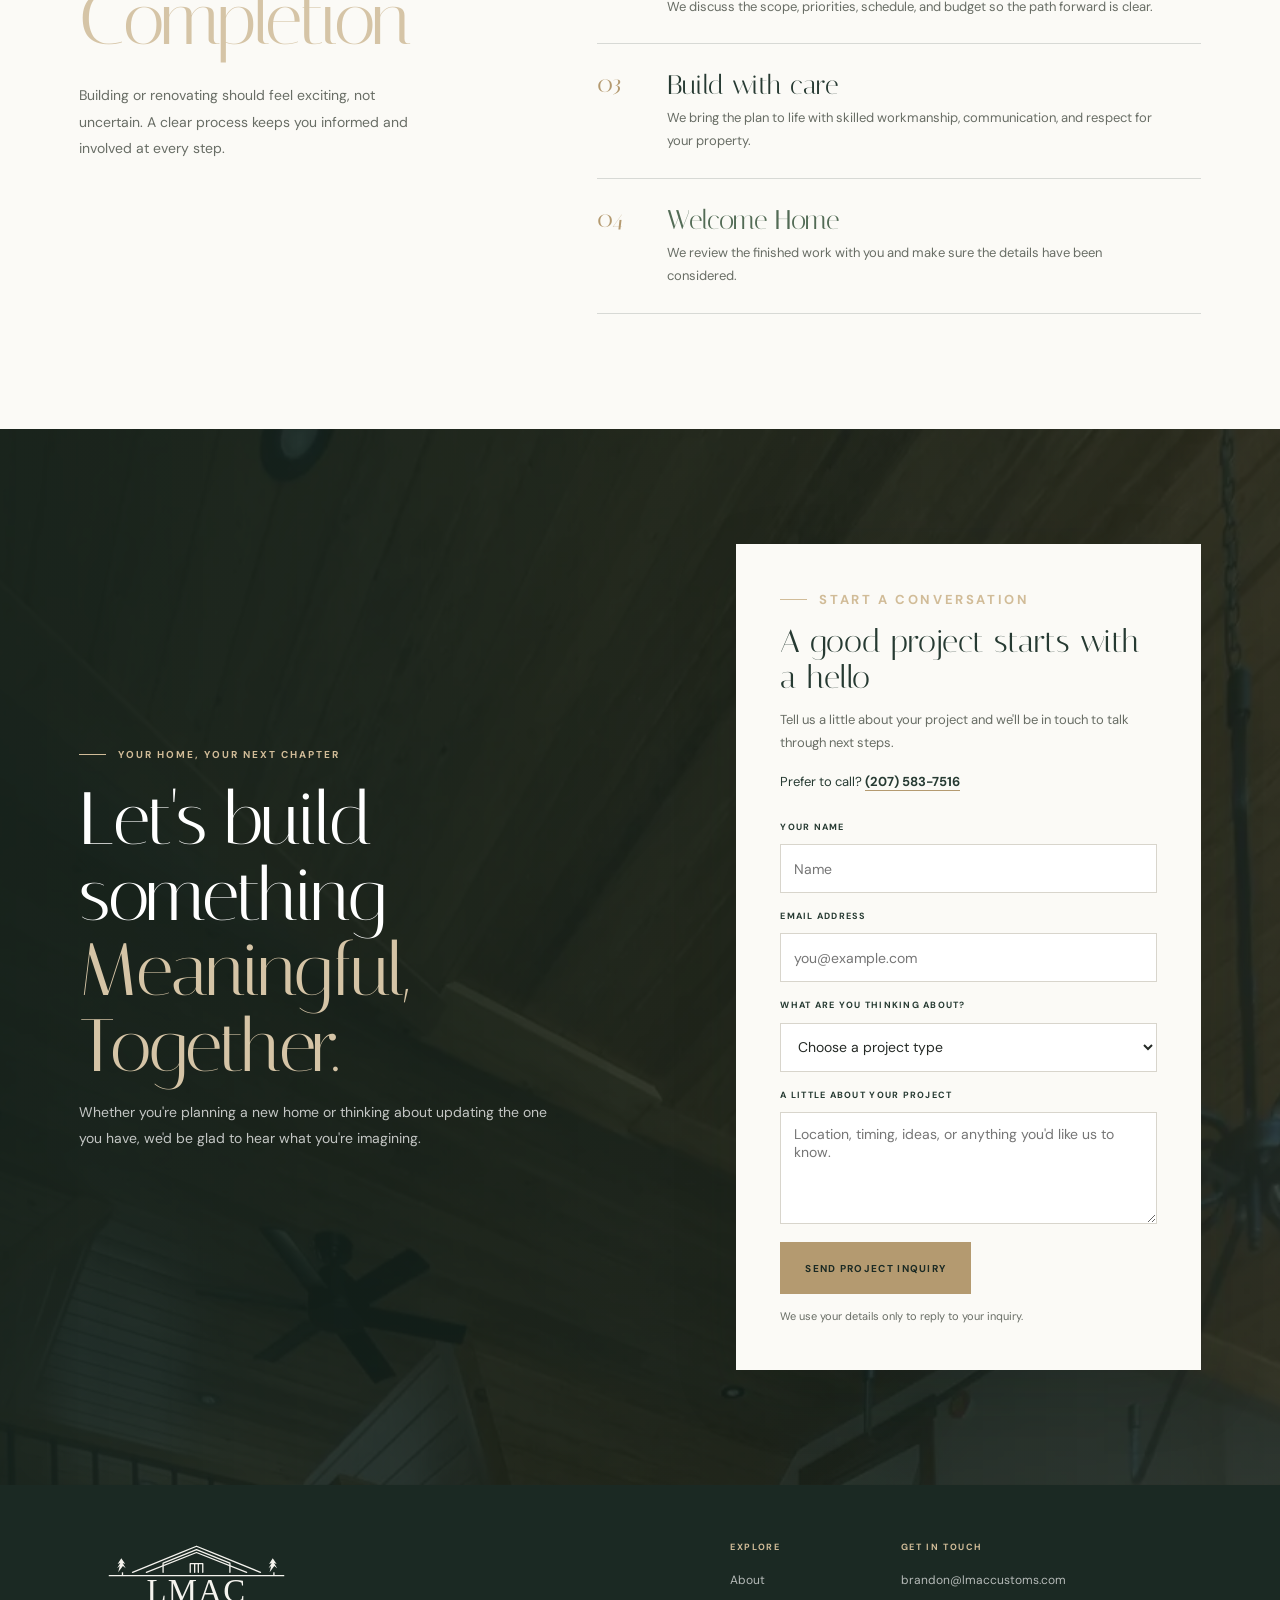
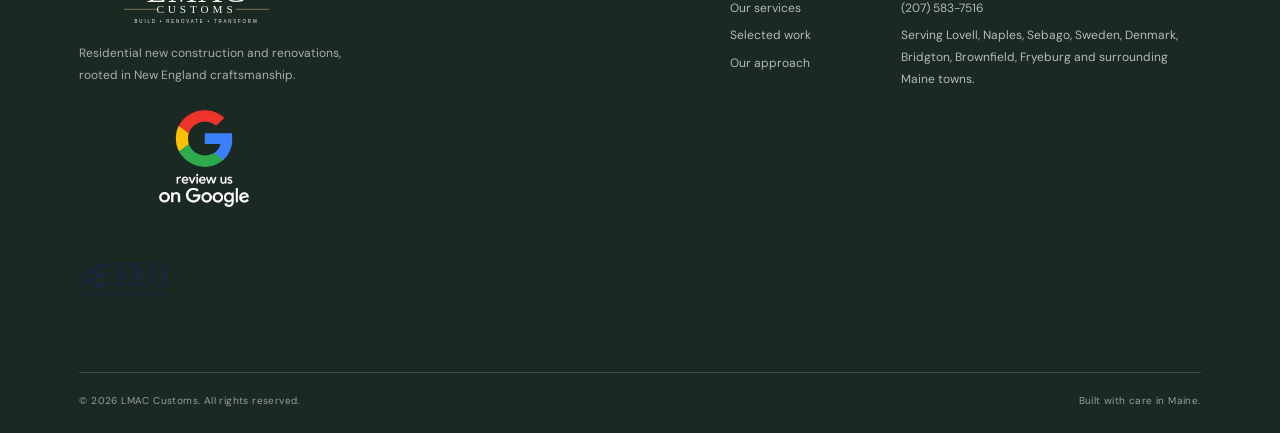
==== commit 0f7cee2a: "Add files via upload" ====
--- a/index.html
+++ b/index.html
@@ -91,7 +91,7 @@
 <p class="form-note" id="formNote" aria-live="polite">We use your details only to reply to your inquiry.</p>
 </form><div class="form-success" id="formSuccess" role="status" tabindex="-1" hidden><h3>Thanks, we got your message.</h3><p>We'll read through it and be in touch soon.</p></div></div></section>
 </main>
-<footer class="footer"><div class="footer-main"><div class="footer-brand"><a class="brand" href="#home" aria-label="LMAC Customs home"><img class="brand-logo" width="900" height="330" src="logo-light.svg" alt="LMAC Customs — Build, Renovate, Transform"></a><p>Residential new construction and renovations, rooted in New England craftsmanship.</p><a class="review-badge" style="display:inline-block;margin:24px 0 0 calc((clamp(190px,22vw,250px) - 90px) / 2);line-height:0" href="https://g.page/r/CX92BOe3aqjIECE/review" target="_blank" rel="noopener noreferrer" aria-label="Review LMAC Customs on Google (opens in a new tab)"><img src="google-review.webp" width="90" height="97" style="display:block;width:90px;max-width:90px;height:auto" alt="Review us on Google" loading="lazy"></a></div><div class="footer-links"><div class="footer-column"><h4>Explore</h4><a href="#about">About</a><a href="#services">Our services</a><a href="#work">Selected work</a><a href="#process">Our approach</a></div><div class="footer-column"><h4>Get in touch</h4><a href="mailto:brandon@lmaccustoms.com">brandon@lmaccustoms.com</a><a href="tel:+12075837516">(207) 583-7516</a><p>Serving Lovell, Naples, Sebago, Sweden, Denmark, Bridgton, Brownfield, Fryeburg and surrounding Maine towns.</p></div></div></div><div class="footer-bottom"><span>© <span id="year"></span> LMAC Customs. All rights reserved.</span><span>Built with care in Maine.</span></div></footer>
+<footer class="footer"><div class="footer-main"><div class="footer-brand"><a class="brand" href="#home" aria-label="LMAC Customs home"><img class="brand-logo" width="900" height="330" src="logo-light.svg" alt="LMAC Customs — Build, Renovate, Transform"></a><p>Residential new construction and renovations, rooted in New England craftsmanship.</p><a class="review-badge" style="display:inline-block;margin:24px 0 0 calc((clamp(190px,22vw,250px) - 90px) / 2);line-height:0" href="https://g.page/r/CX92BOe3aqjIECE/review" target="_blank" rel="noopener noreferrer" aria-label="Review LMAC Customs on Google (opens in a new tab)"><img src="google-review.webp" width="90" height="97" style="display:block;width:90px;max-width:90px;height:auto" alt="Review us on Google" loading="lazy"></a><a class="eeo-badge" href="https://www.maine.gov/bhr/sites/bhr/files/inline-files/SOM%20Non-Discrimination%20Policy_0.pdf" target="_blank" rel="noopener noreferrer" aria-label="Equal Opportunity Employer — read the State of Maine Non-Discrimination Policy (PDF, opens in a new tab)"><img src="eeo-logo.png" width="90" height="90" alt="EEO — Equal Opportunity Employer" loading="lazy"></a></div><div class="footer-links"><div class="footer-column"><h4>Explore</h4><a href="#about">About</a><a href="#services">Our services</a><a href="#work">Selected work</a><a href="#process">Our approach</a></div><div class="footer-column"><h4>Get in touch</h4><a href="mailto:brandon@lmaccustoms.com">brandon@lmaccustoms.com</a><a href="tel:+12075837516">(207) 583-7516</a><p>Serving Lovell, Naples, Sebago, Sweden, Denmark, Bridgton, Brownfield, Fryeburg and surrounding Maine towns.</p></div></div></div><div class="footer-bottom"><span>© <span id="year"></span> LMAC Customs. All rights reserved.</span><span>Built with care in Maine.</span></div></footer>
 <script src="script.js?v=8" defer></script>
 </body>
 </html>
--- a/styles.css
+++ b/styles.css
@@ -28,7 +28,7 @@
 .statement{padding:clamp(90px,11vw,155px) var(--gutter);background:var(--green);color:white;text-align:center}.statement .eyebrow{justify-content:center;color:#d1bc98}.statement h2{max-width:940px;margin:0 auto 24px;color:white}.statement h2 em{color:#d5c4a6}.statement>p:not(.eyebrow){max-width:610px;margin:0 auto;color:rgba(255,255,255,.73);font-size:14px;line-height:1.9}
 .process{display:grid;grid-template-columns:.8fr 1.2fr;gap:clamp(55px,9vw,140px);background:var(--paper)}.process-intro h2{margin-bottom:24px}.process-intro>p:last-child{max-width:360px;color:var(--muted);font-size:14px;line-height:1.9}.steps{border-top:1px solid var(--line)}.step{display:grid;grid-template-columns:54px 1fr;gap:16px;padding:25px 0;border-bottom:1px solid var(--line)}.step-number{color:var(--bronze);font:25px var(--serif)}.step h3{margin:0 0 5px;color:var(--green);font:27px var(--serif)}.step p{max-width:490px;margin:0;color:var(--muted);font-size:13px;line-height:1.8}.step h3.welcome{color:#526b55}
 .contact-banner{position:relative;display:grid;grid-template-columns:1.1fr .9fr;align-items:center;gap:clamp(35px,7vw,100px);padding:clamp(85px,9vw,130px) var(--gutter);overflow:hidden;background:var(--green-deep);color:white;isolation:isolate}.contact-banner:before{position:absolute;z-index:-1;inset:0;background:linear-gradient(90deg,rgba(20,33,27,.94),rgba(20,33,27,.78)),url('banner.webp') center/cover;content:""}.contact-banner h2{max-width:700px;color:white}.contact-banner>div:first-child>p:last-child{max-width:480px;color:rgba(255,255,255,.74);font-size:14px;line-height:1.9}.contact-card{padding:clamp(25px,3.5vw,44px);background:var(--paper);color:var(--ink);box-shadow:var(--shadow)}.contact-card .eyebrow{margin-bottom:13px}.contact-card h3{margin:0 0 9px;color:var(--green);font:32px/1.1 var(--serif)}.contact-card>p{color:var(--muted);font-size:13px;line-height:1.8}.contact-card .contact-direct{margin:15px 0;color:var(--green)}.contact-direct a{border-bottom:1px solid var(--bronze);font-weight:700}.contact-form{display:grid;gap:9px;margin-top:20px}.contact-form label{margin-top:7px;color:var(--green);font-size:9px;font-weight:700;letter-spacing:.14em;text-transform:uppercase}.contact-form input,.contact-form select,.contact-form textarea{width:100%;min-height:49px;padding:12px 13px;border:1px solid #d8d5cc;border-radius:0;background:white;color:var(--ink);font:14px var(--sans)}.contact-form textarea{min-height:112px;resize:vertical}.contact-form input:focus,.contact-form select:focus,.contact-form textarea:focus{outline:2px solid var(--bronze);outline-offset:2px}.contact-form .button{justify-self:start;margin-top:9px}.form-note{margin:4px 0 0;color:var(--muted);font-size:11px}.form-note.error{color:#a13c30}.form-success h3{margin-top:20px}.form-success:focus{outline:none}.hp{position:absolute!important;left:-10000px!important;width:1px!important;height:1px!important;overflow:hidden!important}
-.footer{padding:55px var(--gutter) 24px;background:#1b2923;color:white}.footer-main{display:flex;justify-content:space-between;gap:50px;padding-bottom:48px}.footer .brand-logo{width:clamp(185px,20vw,235px);height:auto}.footer-brand p{max-width:290px;margin:17px 0 0;color:rgba(255,255,255,.62);font-size:12px;line-height:1.8}.review-badge{display:inline-block;margin-top:20px;transition:opacity .2s}.review-badge img{width:90px;height:auto}.review-badge:hover{opacity:.8}.footer-links{display:flex;gap:clamp(35px,7vw,105px)}.footer-column h4{margin:0 0 15px;color:#d1bc98;font-size:9px;letter-spacing:.18em;text-transform:uppercase}.footer-column a,.footer-column p{display:block;max-width:300px;margin:6px 0;color:rgba(255,255,255,.68);font-size:12px;line-height:1.8;overflow-wrap:anywhere}.footer-column a:hover{color:white}.footer-bottom{display:flex;justify-content:space-between;gap:20px;padding-top:19px;border-top:1px solid rgba(255,255,255,.15);color:rgba(255,255,255,.55);font-size:10px;letter-spacing:.04em}
+.footer{padding:55px var(--gutter) 24px;background:#1b2923;color:white}.footer-main{display:flex;justify-content:space-between;gap:50px;padding-bottom:48px}.footer .brand-logo{width:clamp(185px,20vw,235px);height:auto}.footer-brand p{max-width:290px;margin:17px 0 0;color:rgba(255,255,255,.62);font-size:12px;line-height:1.8}.review-badge{display:inline-block;margin-top:20px;transition:opacity .2s}.review-badge img{width:90px;height:auto}.review-badge:hover{opacity:.8}.eeo-badge{display:block;width:90px;height:90px;margin:18px 0 0;transition:opacity .2s}.eeo-badge img{display:block;width:90px;height:90px;object-fit:contain}.eeo-badge:hover{opacity:.8}.footer-links{display:flex;gap:clamp(35px,7vw,105px)}.footer-column h4{margin:0 0 15px;color:#d1bc98;font-size:9px;letter-spacing:.18em;text-transform:uppercase}.footer-column a,.footer-column p{display:block;max-width:300px;margin:6px 0;color:rgba(255,255,255,.68);font-size:12px;line-height:1.8;overflow-wrap:anywhere}.footer-column a:hover{color:white}.footer-bottom{display:flex;justify-content:space-between;gap:20px;padding-top:19px;border-top:1px solid rgba(255,255,255,.15);color:rgba(255,255,255,.55);font-size:10px;letter-spacing:.04em}
 .js .fade-in{opacity:0;transform:translateY(20px);transition:opacity .7s ease,transform .7s ease}.js .fade-in.visible{opacity:1;transform:none}
 .gallery-page{padding-top:clamp(55px,7vw,95px);padding-bottom:clamp(75px,9vw,125px)}.gallery-head{display:flex;align-items:end;justify-content:space-between;gap:28px;margin-bottom:44px}.gallery-head h2{margin:0;color:var(--green);font:clamp(42px,5.5vw,72px)/1.04 var(--serif)}.gallery-intro{max-width:600px;margin:15px 0 0;color:var(--muted);font-size:14px;line-height:1.85}.gallery{columns:3;column-gap:16px}.gallery a{display:block;margin:0 0 16px;overflow:hidden;background:var(--sand);break-inside:avoid;cursor:zoom-in}.gallery img{width:100%;height:auto;transition:transform .7s}.gallery a:hover img{transform:scale(1.035)}
 .lightbox{position:fixed;z-index:100;inset:0;display:flex;align-items:center;justify-content:center;background:rgba(10,16,13,.96)}.lightbox[hidden],[hidden]{display:none!important}.lightbox figure{display:flex;flex-direction:column;align-items:center;gap:13px;margin:0;padding:0 55px}.lightbox img{width:auto;height:auto;max-width:min(90vw,1600px);max-height:79vh;object-fit:contain}.lb-caption{max-width:min(88vw,680px);color:#f4f1e9;font-size:13px;line-height:1.6;text-align:center}.lb-caption[hidden]{display:none}.lightbox button{position:absolute;display:flex;width:48px;height:48px;align-items:center;justify-content:center;border:0;background:transparent;color:white;font-size:36px;line-height:1;cursor:pointer;touch-action:manipulation}.lightbox button:hover{color:#d5c4a6}.lightbox .lb-close{top:14px;right:18px}.lightbox .lb-prev{top:50%;left:12px;transform:translateY(-50%)}.lightbox .lb-next{top:50%;right:12px;transform:translateY(-50%)}.lightbox.single .lb-prev,.lightbox.single .lb-next{display:none}.lightbox :focus-visible{outline:2px solid var(--bronze);outline-offset:3px}
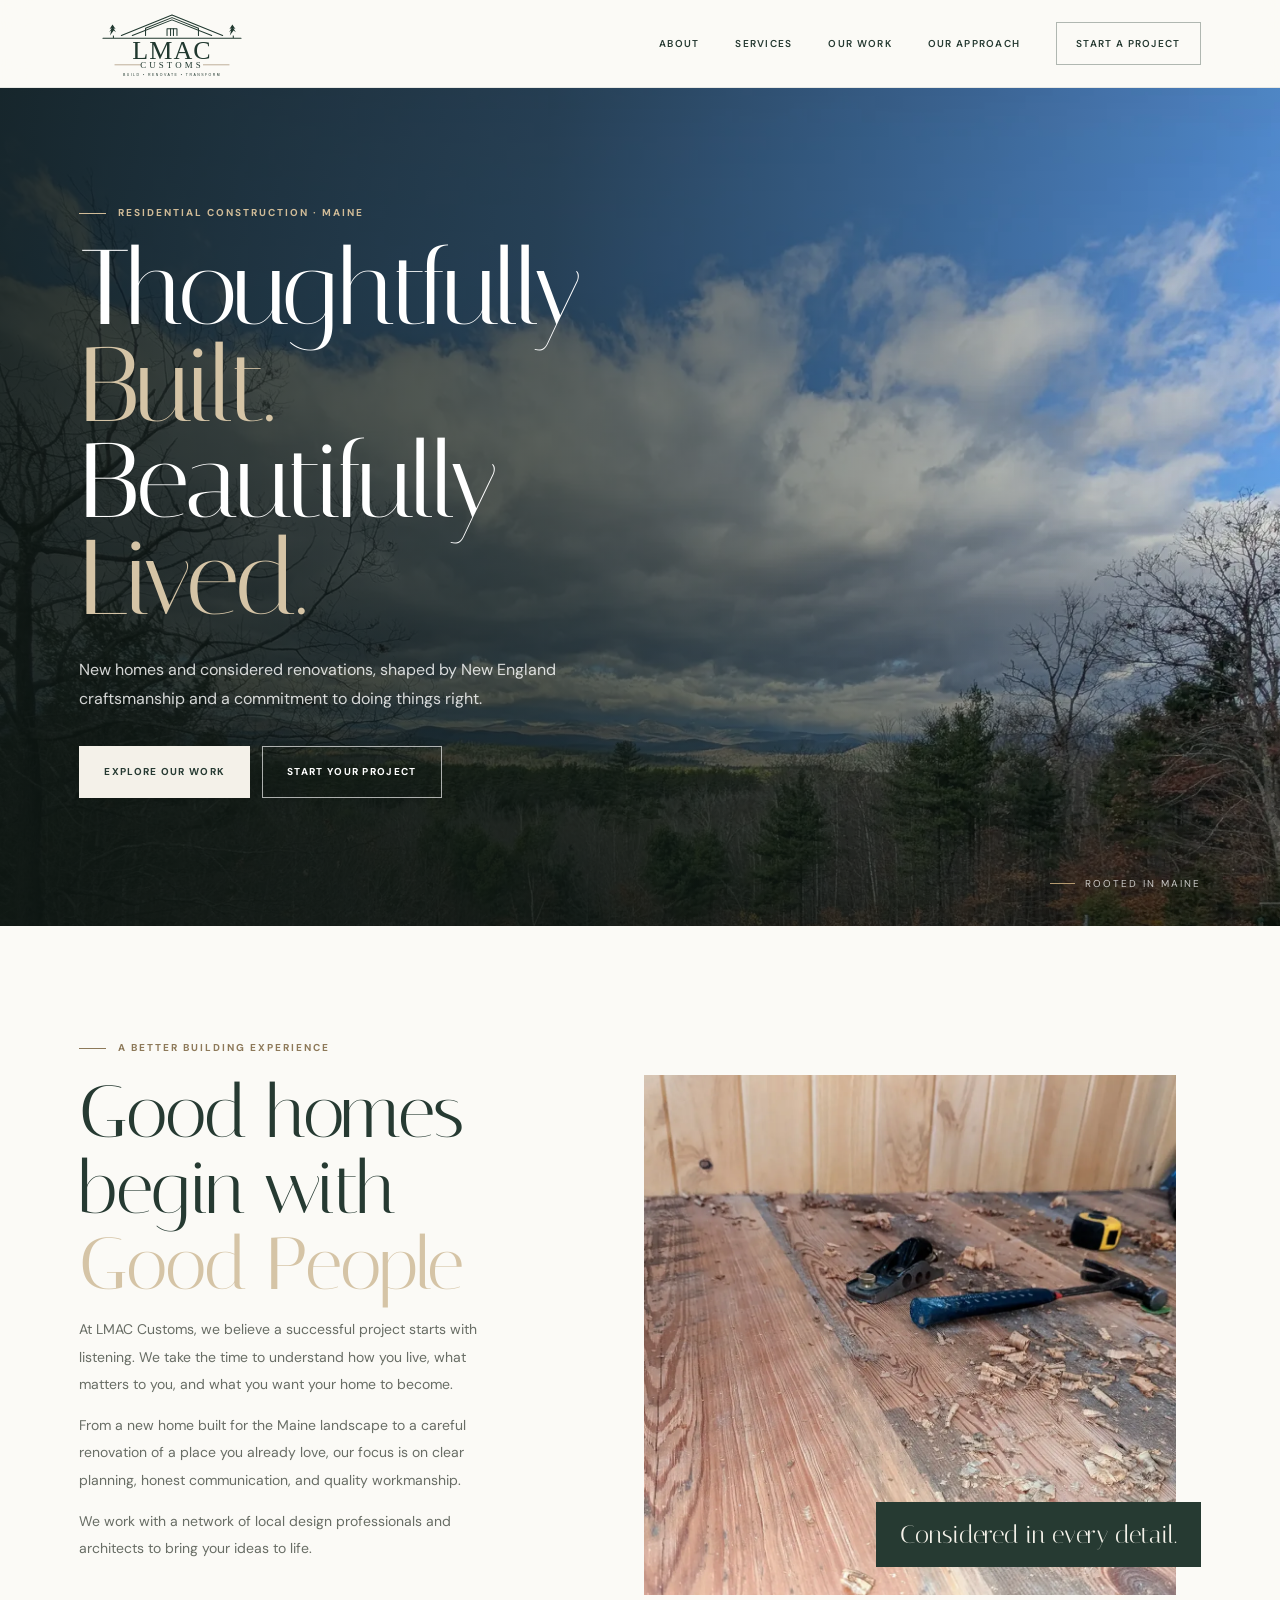
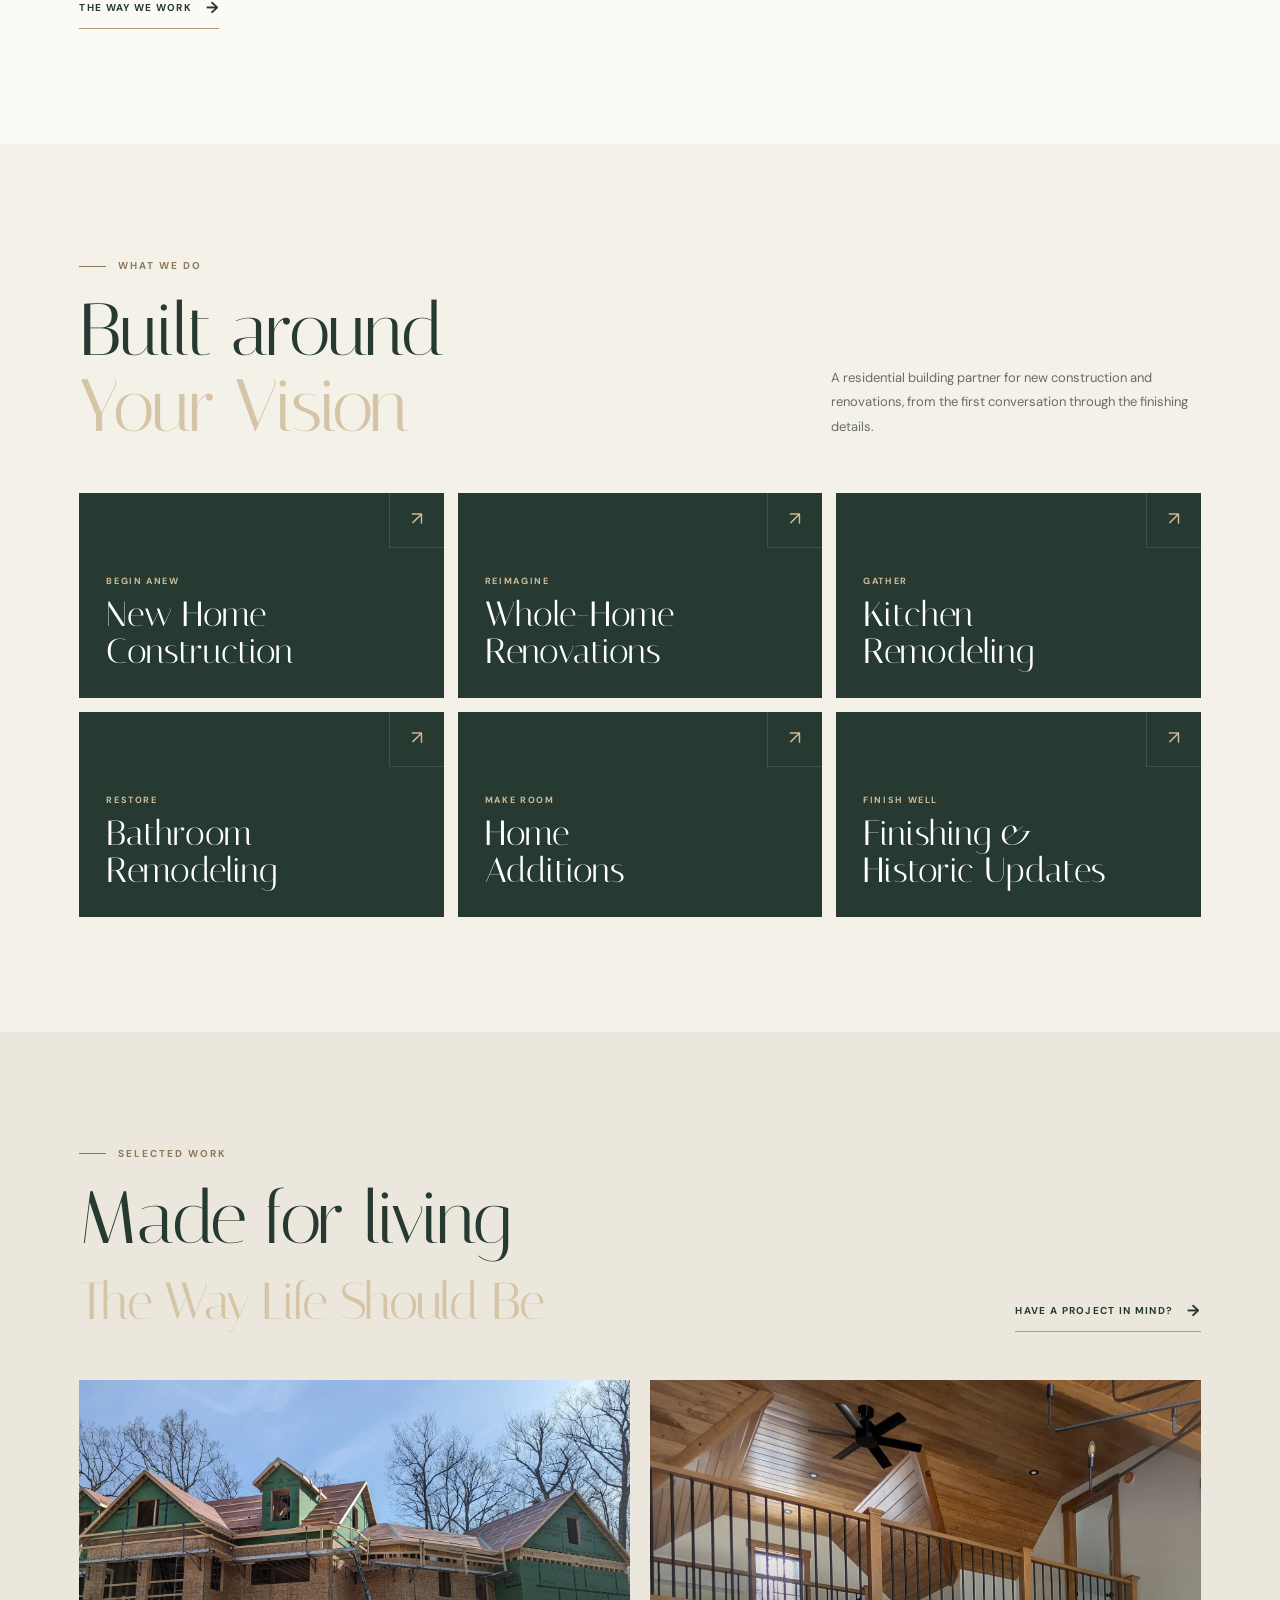
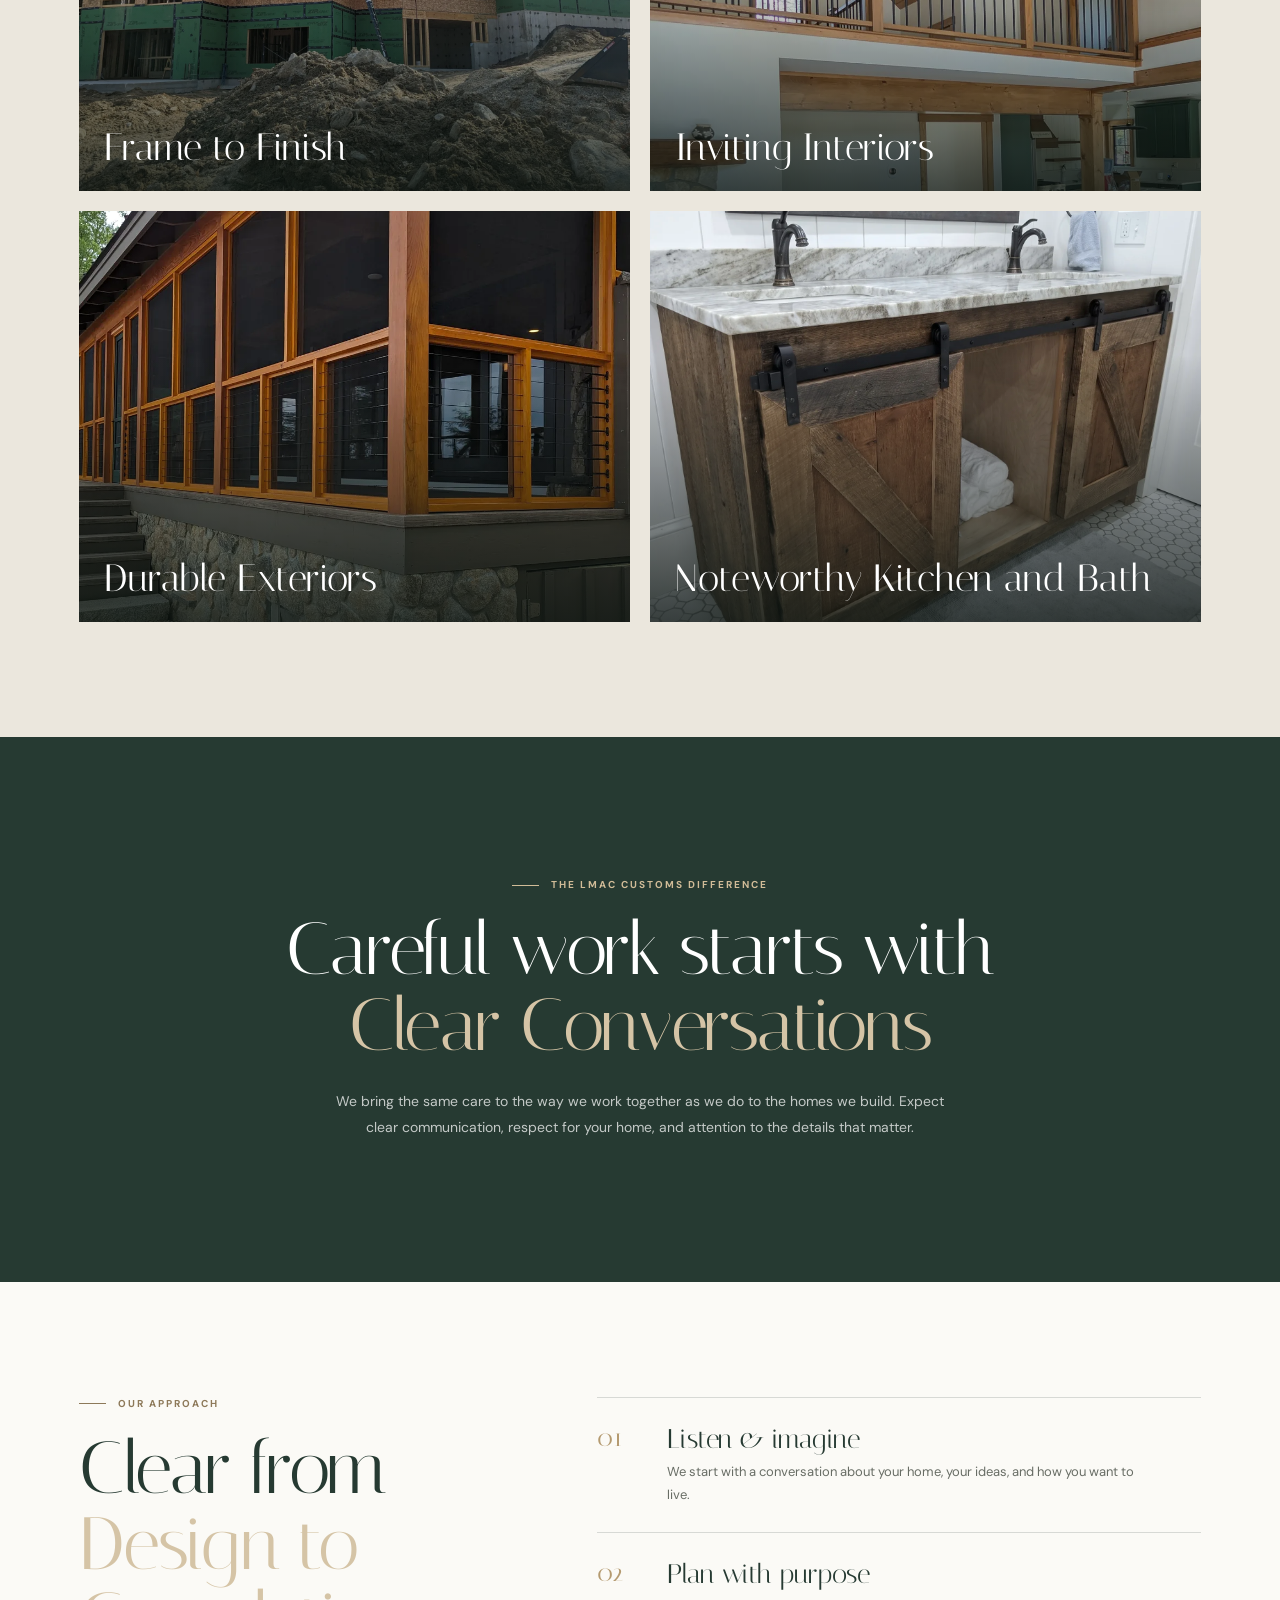
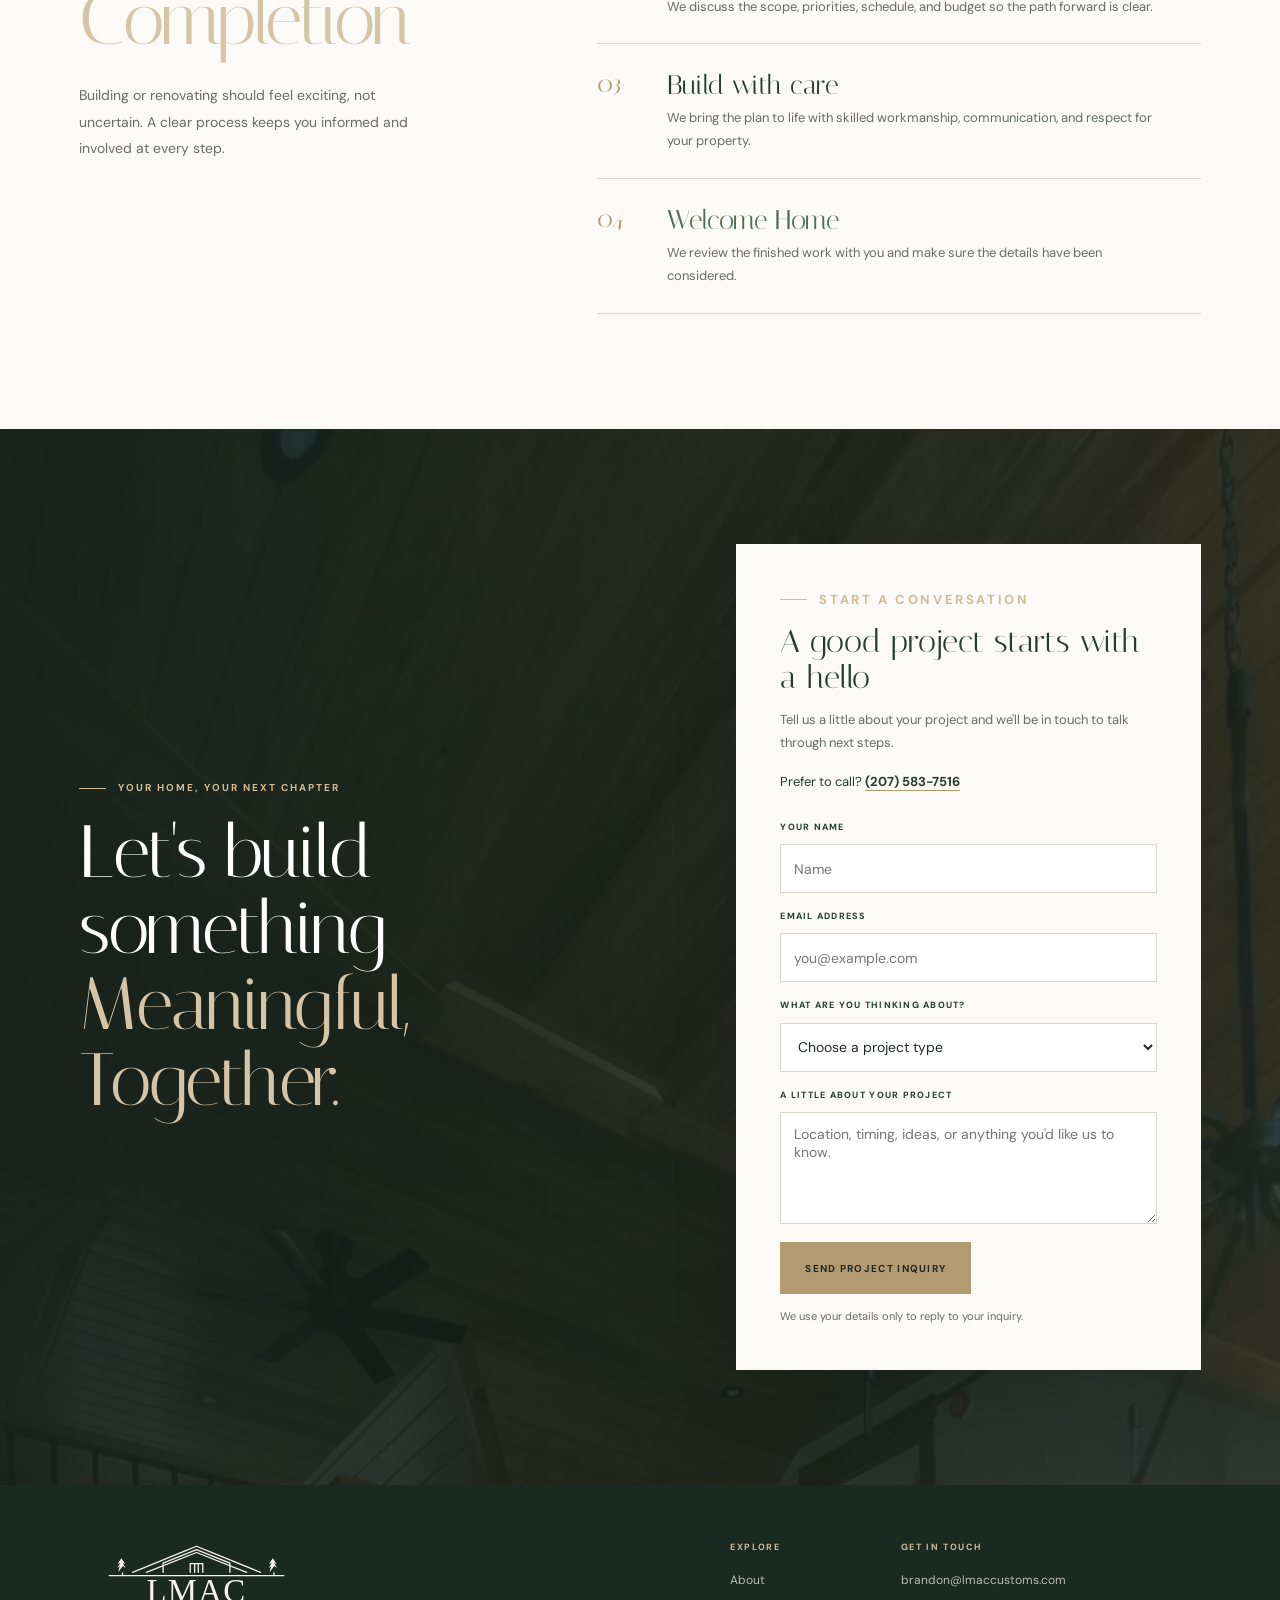
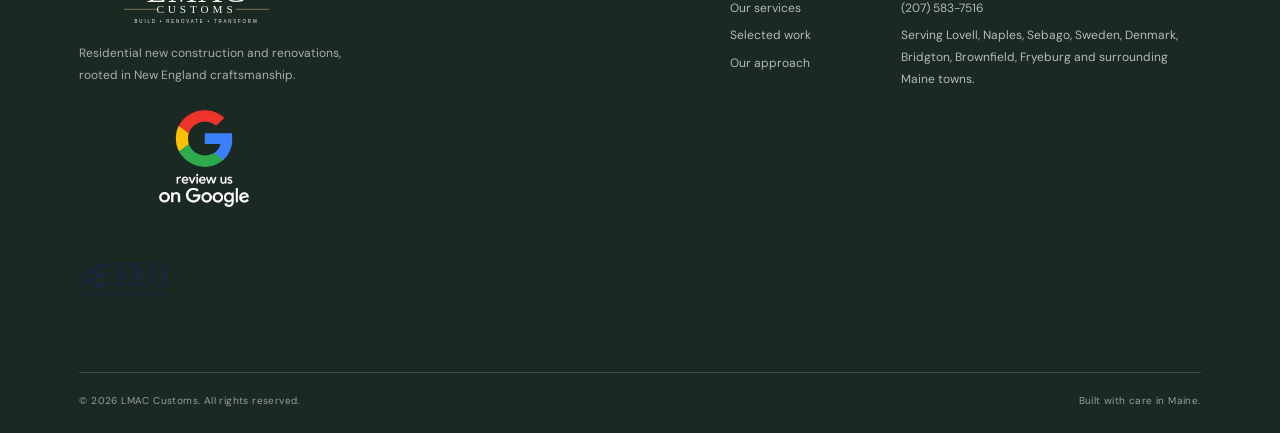
==== commit c40c45c1: "Fix contact section formatting and content" ====
--- a/index.html
+++ b/index.html
@@ -69,7 +69,7 @@
 <div class="step"><div class="step-number">04</div><div><h3 class="welcome">Welcome Home</h3><p>We review the finished work with you and make sure the details have been considered.</p></div></div>
 </div></section>
 
-<section class="contact-banner" id="contact"><div class="fade-in"><p class="eyebrow">Your home, your next chapter</p><h2>Let's build something <em>Meaningful, Together.</em></h2><p>Whether you're planning a new home or thinking about updating the one you have, we'd be glad to hear what you're imagining.</p></div><div class="contact-card fade-in"><p class="eyebrow">Start a conversation</p><h3>A good project starts with a hello</h3><p>Tell us a little about your project and we'll be in touch to talk through next steps.</p><p class="contact-direct">Prefer to call? <a href="tel:+12075837516">(207) 583-7516</a></p><form class="contact-form" id="contactForm" action="https://script.google.com/macros/s/AKfycbyC0fUV-2K-Il0wb2_U5b16hAuNfKtde-OQnKe1qU6zd9TvXiTtztR8NaVEfDDfkCXe/exec" method="POST" data-email="brandon@lmaccustoms.com">
+<section class="contact-banner" id="contact"><div class="fade-in"><p class="eyebrow">Your home, your next chapter</p><h2>Let's build something <em>Meaningful, Together.</em></h2><p> </p></div><div class="contact-card fade-in"><p class="eyebrow">Start a conversation</p><h3>A good project starts with a hello</h3><p>Tell us a little about your project and we'll be in touch to talk through next steps.</p><p class="contact-direct">Prefer to call? <a href="tel:+12075837516">(207) 583-7516</a></p><form class="contact-form" id="contactForm" action="https://script.google.com/macros/s/AKfycbyC0fUV-2K-Il0wb2_U5b16hAuNfKtde-OQnKe1qU6zd9TvXiTtztR8NaVEfDDfkCXe/exec" method="POST" data-email="brandon@lmaccustoms.com">
 <input type="hidden" name="_subject" value="New website inquiry">
 <input class="hp" type="text" name="_gotcha" tabindex="-1" autocomplete="off" aria-hidden="true">
 <label for="contactName">Your name</label>
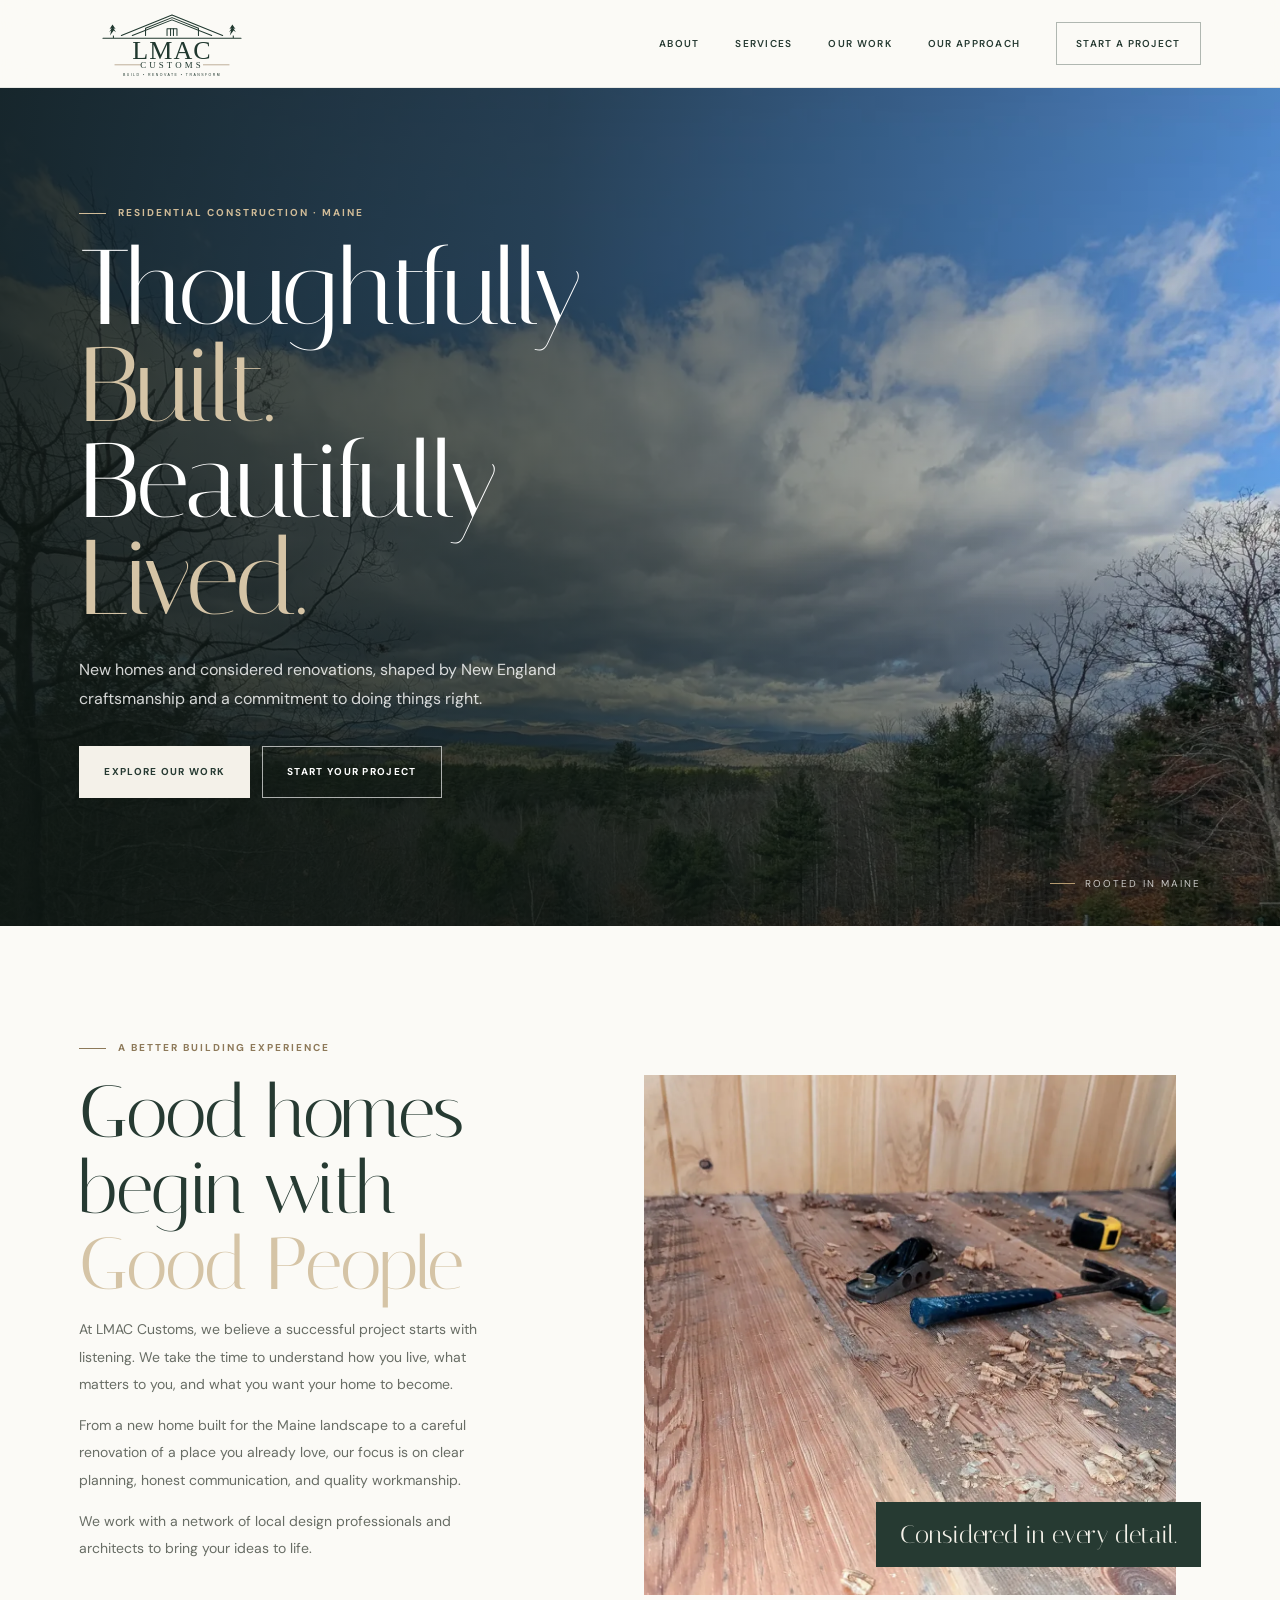
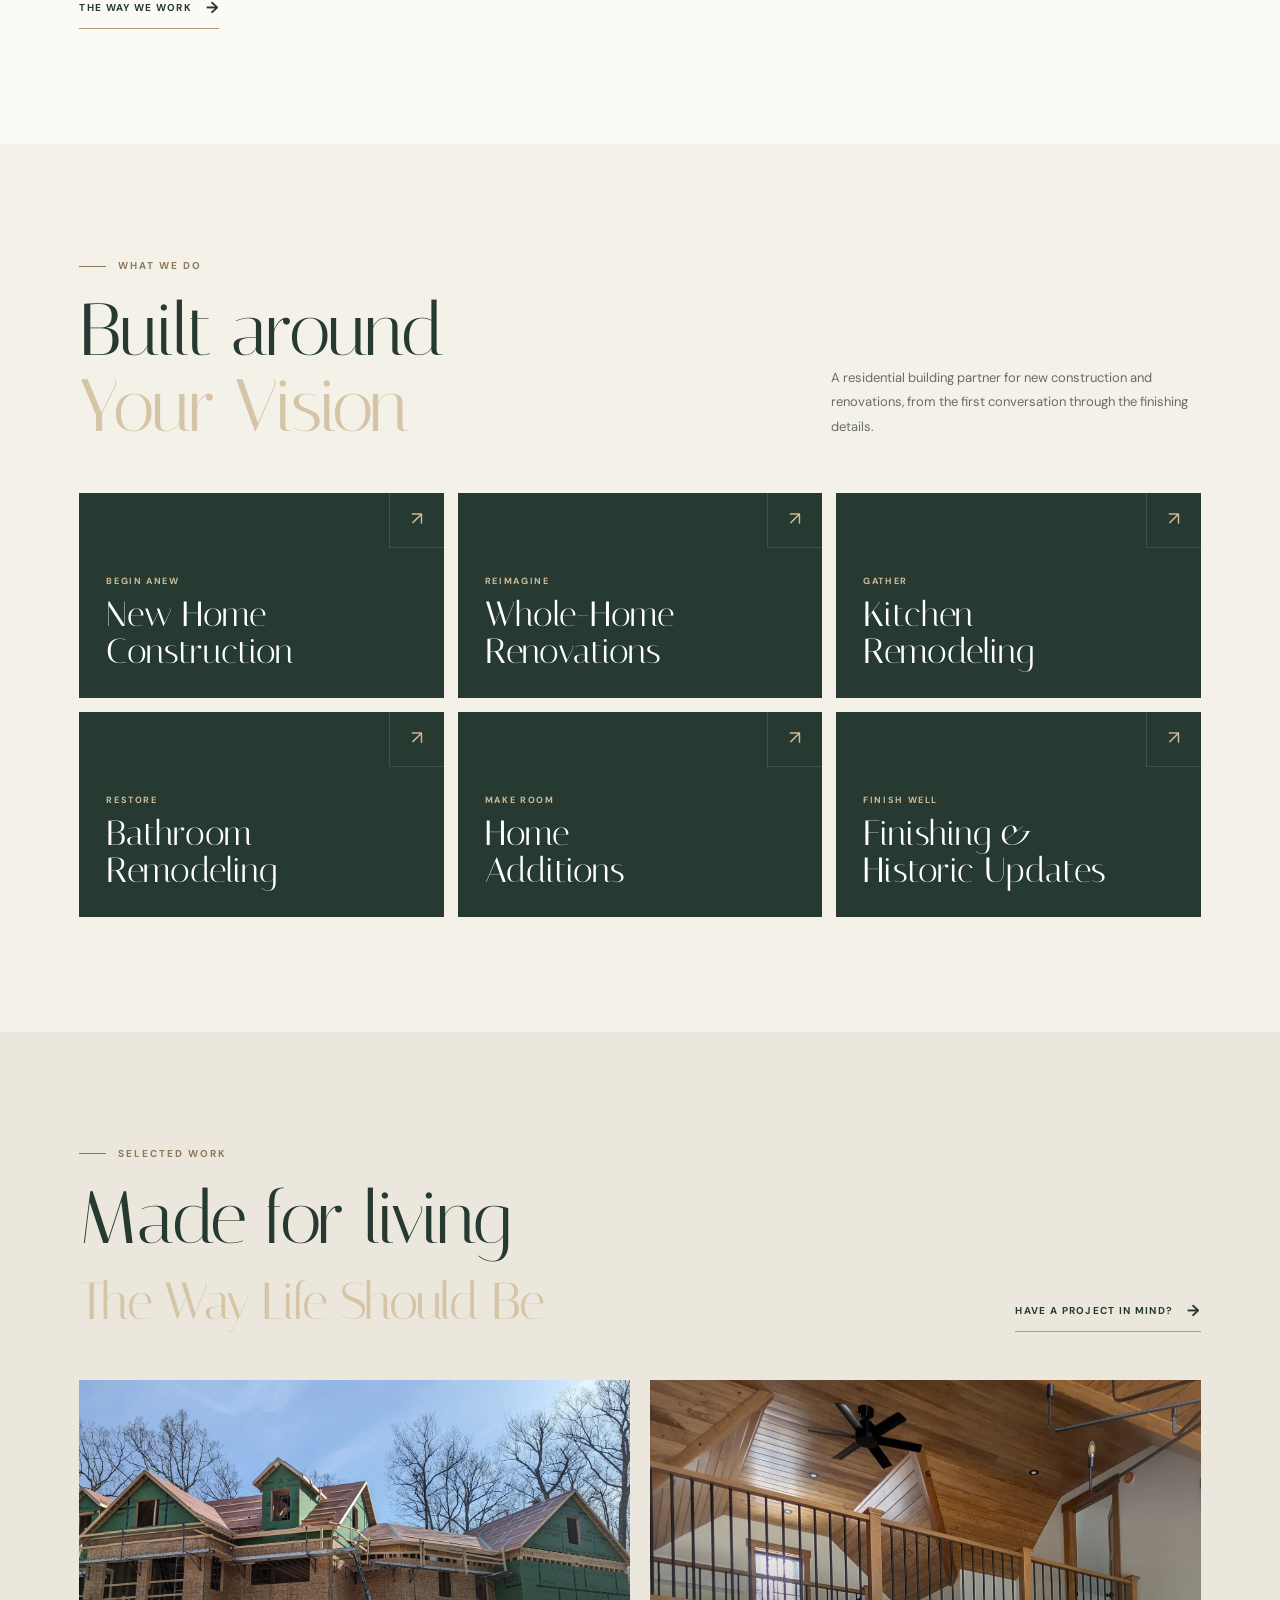
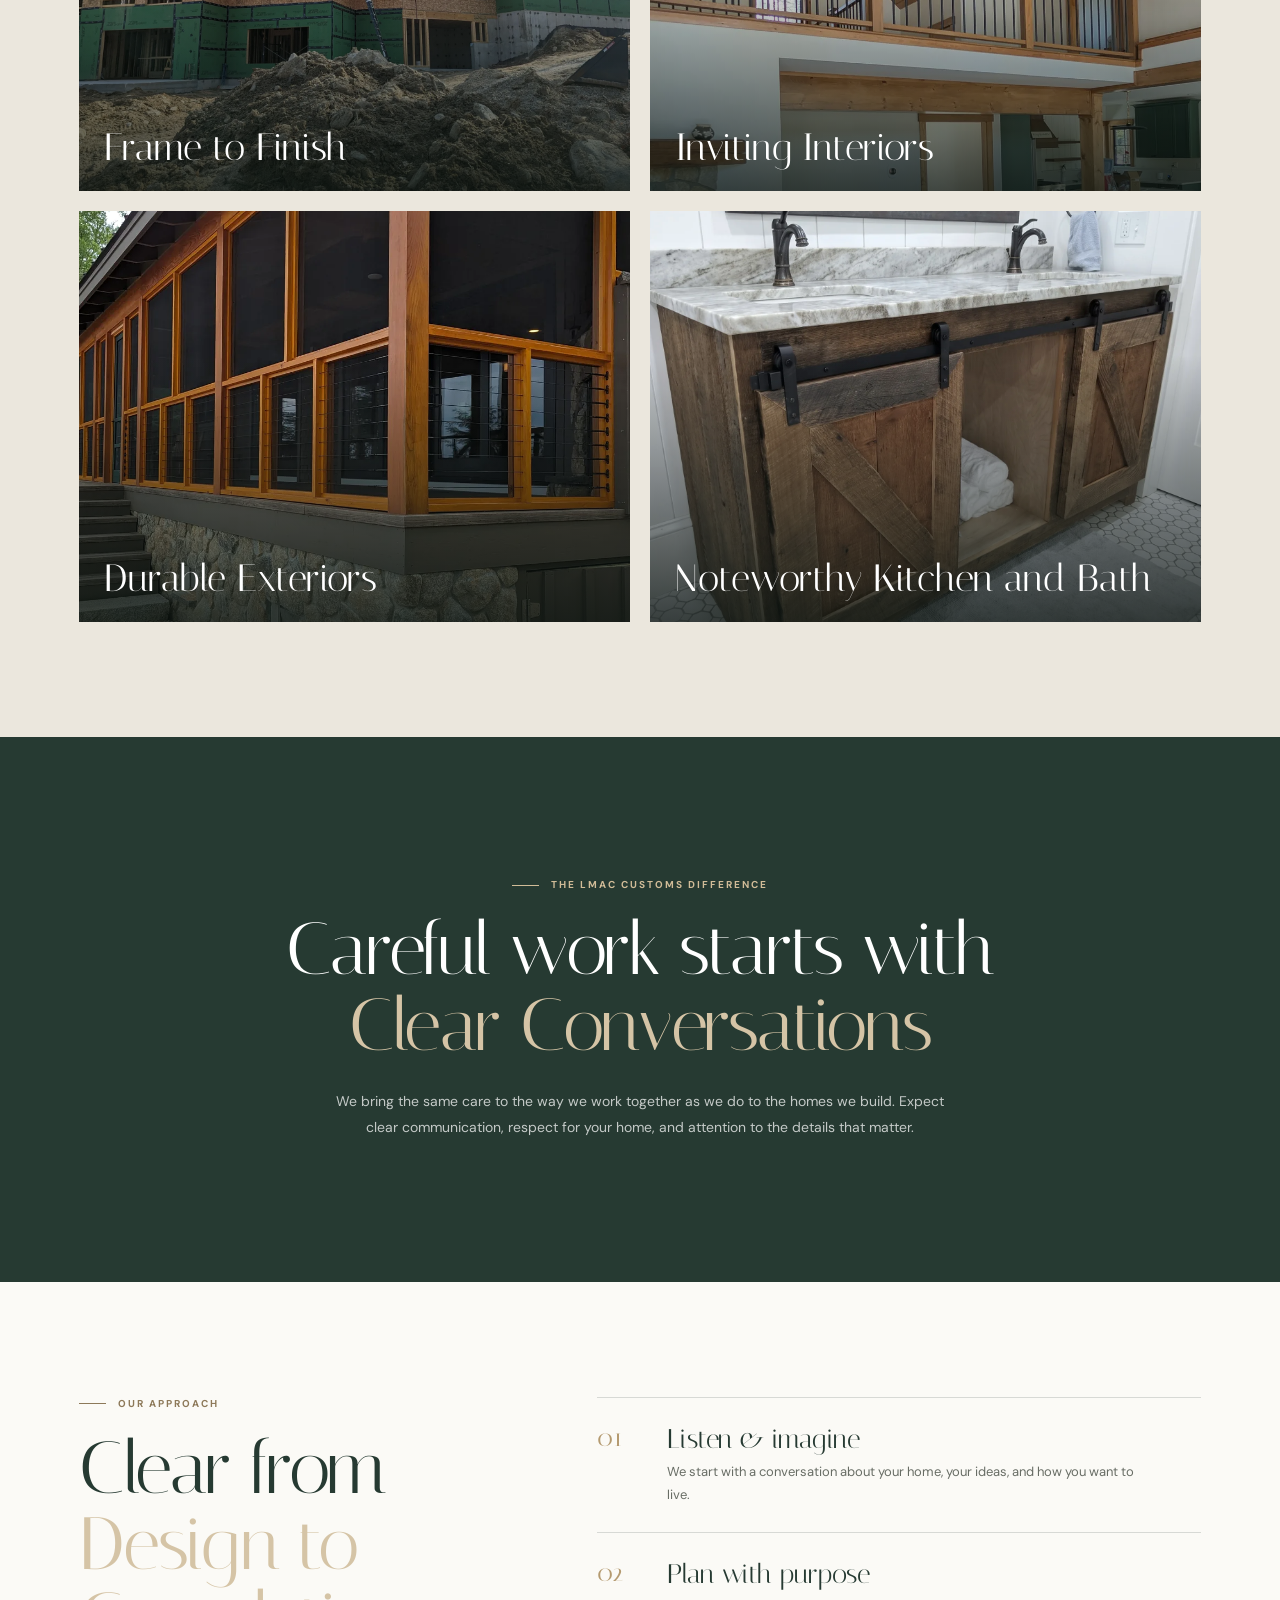
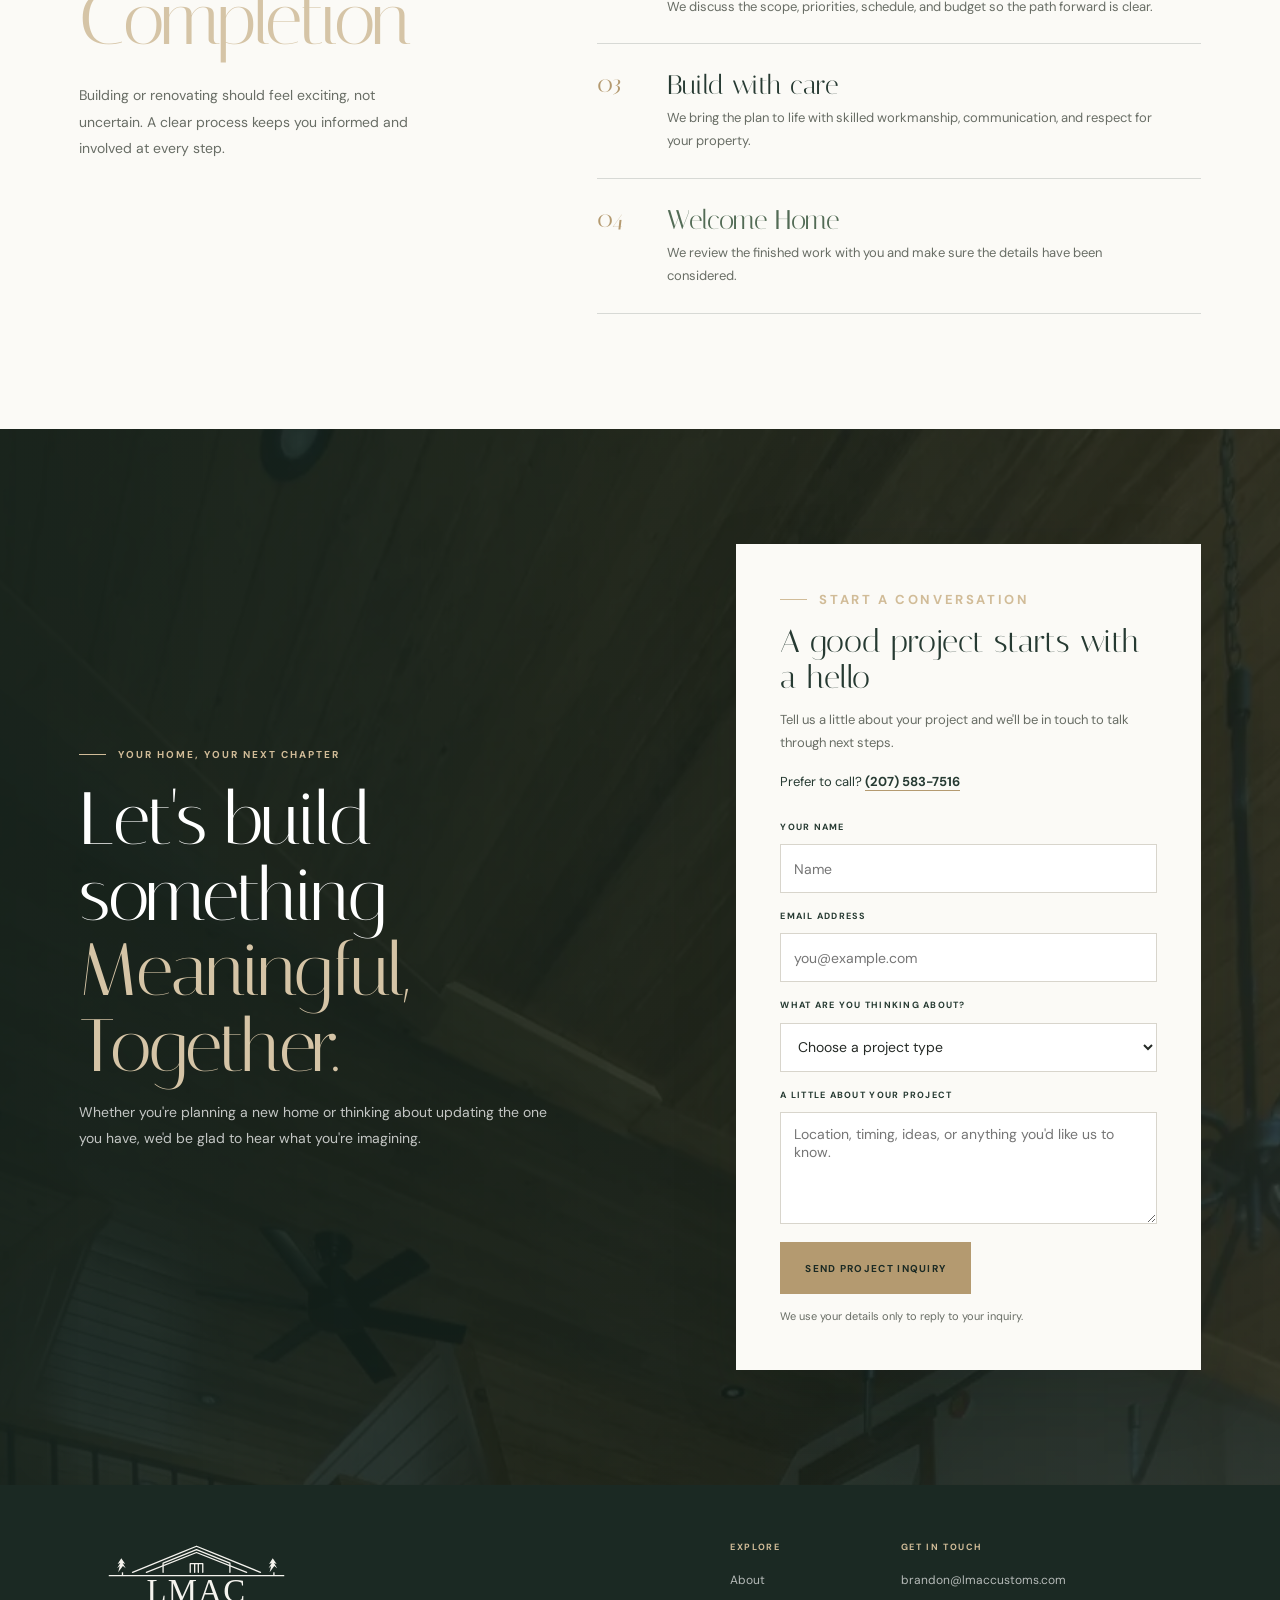
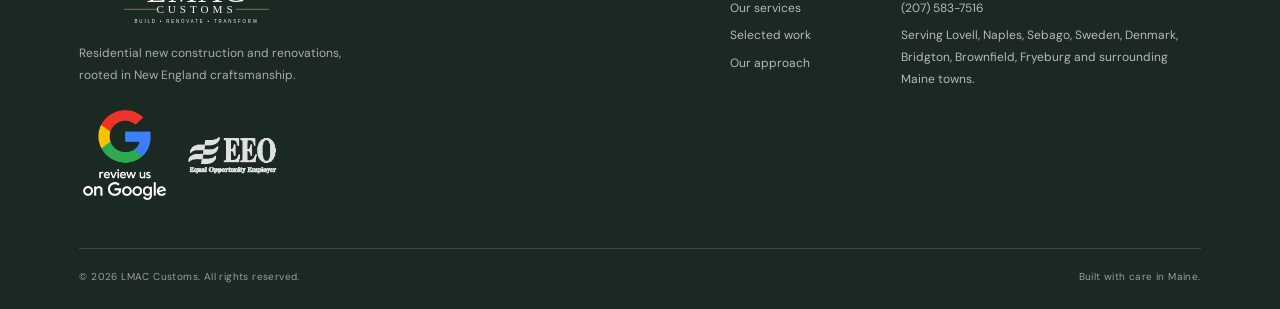
==== commit 38b34ae7: "Add files via upload" ====
--- a/index.html
+++ b/index.html
@@ -69,7 +69,7 @@
 <div class="step"><div class="step-number">04</div><div><h3 class="welcome">Welcome Home</h3><p>We review the finished work with you and make sure the details have been considered.</p></div></div>
 </div></section>
 
-<section class="contact-banner" id="contact"><div class="fade-in"><p class="eyebrow">Your home, your next chapter</p><h2>Let's build something <em>Meaningful, Together.</em></h2><p> </p></div><div class="contact-card fade-in"><p class="eyebrow">Start a conversation</p><h3>A good project starts with a hello</h3><p>Tell us a little about your project and we'll be in touch to talk through next steps.</p><p class="contact-direct">Prefer to call? <a href="tel:+12075837516">(207) 583-7516</a></p><form class="contact-form" id="contactForm" action="https://script.google.com/macros/s/AKfycbyC0fUV-2K-Il0wb2_U5b16hAuNfKtde-OQnKe1qU6zd9TvXiTtztR8NaVEfDDfkCXe/exec" method="POST" data-email="brandon@lmaccustoms.com">
+<section class="contact-banner" id="contact"><div class="fade-in"><p class="eyebrow">Your home, your next chapter</p><h2>Let's build something <em>Meaningful, Together.</em></h2><p>Whether you're planning a new home or thinking about updating the one you have, we'd be glad to hear what you're imagining.</p></div><div class="contact-card fade-in"><p class="eyebrow">Start a conversation</p><h3>A good project starts with a hello</h3><p>Tell us a little about your project and we'll be in touch to talk through next steps.</p><p class="contact-direct">Prefer to call? <a href="tel:+12075837516">(207) 583-7516</a></p><form class="contact-form" id="contactForm" action="https://script.google.com/macros/s/AKfycbyC0fUV-2K-Il0wb2_U5b16hAuNfKtde-OQnKe1qU6zd9TvXiTtztR8NaVEfDDfkCXe/exec" method="POST" data-email="brandon@lmaccustoms.com">
 <input type="hidden" name="_subject" value="New website inquiry">
 <input class="hp" type="text" name="_gotcha" tabindex="-1" autocomplete="off" aria-hidden="true">
 <label for="contactName">Your name</label>
@@ -91,7 +91,7 @@
 <p class="form-note" id="formNote" aria-live="polite">We use your details only to reply to your inquiry.</p>
 </form><div class="form-success" id="formSuccess" role="status" tabindex="-1" hidden><h3>Thanks, we got your message.</h3><p>We'll read through it and be in touch soon.</p></div></div></section>
 </main>
-<footer class="footer"><div class="footer-main"><div class="footer-brand"><a class="brand" href="#home" aria-label="LMAC Customs home"><img class="brand-logo" width="900" height="330" src="logo-light.svg" alt="LMAC Customs — Build, Renovate, Transform"></a><p>Residential new construction and renovations, rooted in New England craftsmanship.</p><a class="review-badge" style="display:inline-block;margin:24px 0 0 calc((clamp(190px,22vw,250px) - 90px) / 2);line-height:0" href="https://g.page/r/CX92BOe3aqjIECE/review" target="_blank" rel="noopener noreferrer" aria-label="Review LMAC Customs on Google (opens in a new tab)"><img src="google-review.webp" width="90" height="97" style="display:block;width:90px;max-width:90px;height:auto" alt="Review us on Google" loading="lazy"></a><a class="eeo-badge" href="https://www.maine.gov/bhr/sites/bhr/files/inline-files/SOM%20Non-Discrimination%20Policy_0.pdf" target="_blank" rel="noopener noreferrer" aria-label="Equal Opportunity Employer — read the State of Maine Non-Discrimination Policy (PDF, opens in a new tab)"><img src="eeo-logo.png" width="90" height="90" alt="EEO — Equal Opportunity Employer" loading="lazy"></a></div><div class="footer-links"><div class="footer-column"><h4>Explore</h4><a href="#about">About</a><a href="#services">Our services</a><a href="#work">Selected work</a><a href="#process">Our approach</a></div><div class="footer-column"><h4>Get in touch</h4><a href="mailto:brandon@lmaccustoms.com">brandon@lmaccustoms.com</a><a href="tel:+12075837516">(207) 583-7516</a><p>Serving Lovell, Naples, Sebago, Sweden, Denmark, Bridgton, Brownfield, Fryeburg and surrounding Maine towns.</p></div></div></div><div class="footer-bottom"><span>© <span id="year"></span> LMAC Customs. All rights reserved.</span><span>Built with care in Maine.</span></div></footer>
+<footer class="footer"><div class="footer-main"><div class="footer-brand"><a class="brand" href="#home" aria-label="LMAC Customs home"><img class="brand-logo" width="900" height="330" src="logo-light.svg" alt="LMAC Customs — Build, Renovate, Transform"></a><p>Residential new construction and renovations, rooted in New England craftsmanship.</p><div class="footer-badges"><a class="review-badge" href="https://g.page/r/CX92BOe3aqjIECE/review" target="_blank" rel="noopener noreferrer" aria-label="Review LMAC Customs on Google (opens in a new tab)"><img src="google-review.webp" width="90" height="90" alt="Review us on Google" loading="lazy"></a><a class="eeo-badge" href="https://www.maine.gov/bhr/sites/bhr/files/inline-files/SOM%20Non-Discrimination%20Policy_0.pdf" target="_blank" rel="noopener noreferrer" aria-label="Equal Opportunity Employer — read the State of Maine Non-Discrimination Policy (PDF, opens in a new tab)"><img src="eeo-logo-white.png" width="90" height="90" alt="EEO — Equal Opportunity Employer" loading="lazy"></a></div></div><div class="footer-links"><div class="footer-column"><h4>Explore</h4><a href="#about">About</a><a href="#services">Our services</a><a href="#work">Selected work</a><a href="#process">Our approach</a></div><div class="footer-column"><h4>Get in touch</h4><a href="mailto:brandon@lmaccustoms.com">brandon@lmaccustoms.com</a><a href="tel:+12075837516">(207) 583-7516</a><p>Serving Lovell, Naples, Sebago, Sweden, Denmark, Bridgton, Brownfield, Fryeburg and surrounding Maine towns.</p></div></div></div><div class="footer-bottom"><span>© <span id="year"></span> LMAC Customs. All rights reserved.</span><span>Built with care in Maine.</span></div></footer>
 <script src="script.js?v=8" defer></script>
 </body>
 </html>
--- a/styles.css
+++ b/styles.css
@@ -28,7 +28,7 @@
 .statement{padding:clamp(90px,11vw,155px) var(--gutter);background:var(--green);color:white;text-align:center}.statement .eyebrow{justify-content:center;color:#d1bc98}.statement h2{max-width:940px;margin:0 auto 24px;color:white}.statement h2 em{color:#d5c4a6}.statement>p:not(.eyebrow){max-width:610px;margin:0 auto;color:rgba(255,255,255,.73);font-size:14px;line-height:1.9}
 .process{display:grid;grid-template-columns:.8fr 1.2fr;gap:clamp(55px,9vw,140px);background:var(--paper)}.process-intro h2{margin-bottom:24px}.process-intro>p:last-child{max-width:360px;color:var(--muted);font-size:14px;line-height:1.9}.steps{border-top:1px solid var(--line)}.step{display:grid;grid-template-columns:54px 1fr;gap:16px;padding:25px 0;border-bottom:1px solid var(--line)}.step-number{color:var(--bronze);font:25px var(--serif)}.step h3{margin:0 0 5px;color:var(--green);font:27px var(--serif)}.step p{max-width:490px;margin:0;color:var(--muted);font-size:13px;line-height:1.8}.step h3.welcome{color:#526b55}
 .contact-banner{position:relative;display:grid;grid-template-columns:1.1fr .9fr;align-items:center;gap:clamp(35px,7vw,100px);padding:clamp(85px,9vw,130px) var(--gutter);overflow:hidden;background:var(--green-deep);color:white;isolation:isolate}.contact-banner:before{position:absolute;z-index:-1;inset:0;background:linear-gradient(90deg,rgba(20,33,27,.94),rgba(20,33,27,.78)),url('banner.webp') center/cover;content:""}.contact-banner h2{max-width:700px;color:white}.contact-banner>div:first-child>p:last-child{max-width:480px;color:rgba(255,255,255,.74);font-size:14px;line-height:1.9}.contact-card{padding:clamp(25px,3.5vw,44px);background:var(--paper);color:var(--ink);box-shadow:var(--shadow)}.contact-card .eyebrow{margin-bottom:13px}.contact-card h3{margin:0 0 9px;color:var(--green);font:32px/1.1 var(--serif)}.contact-card>p{color:var(--muted);font-size:13px;line-height:1.8}.contact-card .contact-direct{margin:15px 0;color:var(--green)}.contact-direct a{border-bottom:1px solid var(--bronze);font-weight:700}.contact-form{display:grid;gap:9px;margin-top:20px}.contact-form label{margin-top:7px;color:var(--green);font-size:9px;font-weight:700;letter-spacing:.14em;text-transform:uppercase}.contact-form input,.contact-form select,.contact-form textarea{width:100%;min-height:49px;padding:12px 13px;border:1px solid #d8d5cc;border-radius:0;background:white;color:var(--ink);font:14px var(--sans)}.contact-form textarea{min-height:112px;resize:vertical}.contact-form input:focus,.contact-form select:focus,.contact-form textarea:focus{outline:2px solid var(--bronze);outline-offset:2px}.contact-form .button{justify-self:start;margin-top:9px}.form-note{margin:4px 0 0;color:var(--muted);font-size:11px}.form-note.error{color:#a13c30}.form-success h3{margin-top:20px}.form-success:focus{outline:none}.hp{position:absolute!important;left:-10000px!important;width:1px!important;height:1px!important;overflow:hidden!important}
-.footer{padding:55px var(--gutter) 24px;background:#1b2923;color:white}.footer-main{display:flex;justify-content:space-between;gap:50px;padding-bottom:48px}.footer .brand-logo{width:clamp(185px,20vw,235px);height:auto}.footer-brand p{max-width:290px;margin:17px 0 0;color:rgba(255,255,255,.62);font-size:12px;line-height:1.8}.review-badge{display:inline-block;margin-top:20px;transition:opacity .2s}.review-badge img{width:90px;height:auto}.review-badge:hover{opacity:.8}.eeo-badge{display:block;width:90px;height:90px;margin:18px 0 0;transition:opacity .2s}.eeo-badge img{display:block;width:90px;height:90px;object-fit:contain}.eeo-badge:hover{opacity:.8}.footer-links{display:flex;gap:clamp(35px,7vw,105px)}.footer-column h4{margin:0 0 15px;color:#d1bc98;font-size:9px;letter-spacing:.18em;text-transform:uppercase}.footer-column a,.footer-column p{display:block;max-width:300px;margin:6px 0;color:rgba(255,255,255,.68);font-size:12px;line-height:1.8;overflow-wrap:anywhere}.footer-column a:hover{color:white}.footer-bottom{display:flex;justify-content:space-between;gap:20px;padding-top:19px;border-top:1px solid rgba(255,255,255,.15);color:rgba(255,255,255,.55);font-size:10px;letter-spacing:.04em}
+.footer{padding:55px var(--gutter) 24px;background:#1b2923;color:white}.footer-main{display:flex;justify-content:space-between;gap:50px;padding-bottom:48px}.footer .brand-logo{width:clamp(185px,20vw,235px);height:auto}.footer-brand p{max-width:290px;margin:17px 0 0;color:rgba(255,255,255,.62);font-size:12px;line-height:1.8}.footer-badges{display:flex;align-items:center;gap:18px;margin:24px 0 0}.review-badge,.eeo-badge{display:flex;align-items:center;justify-content:center;width:90px;height:90px;flex:0 0 90px;line-height:0;transition:opacity .2s}.review-badge img,.eeo-badge img{display:block;width:90px;height:90px;object-fit:contain}.review-badge:hover,.eeo-badge:hover{opacity:.8}.footer-links{display:flex;gap:clamp(35px,7vw,105px)}.footer-column h4{margin:0 0 15px;color:#d1bc98;font-size:9px;letter-spacing:.18em;text-transform:uppercase}.footer-column a,.footer-column p{display:block;max-width:300px;margin:6px 0;color:rgba(255,255,255,.68);font-size:12px;line-height:1.8;overflow-wrap:anywhere}.footer-column a:hover{color:white}.footer-bottom{display:flex;justify-content:space-between;gap:20px;padding-top:19px;border-top:1px solid rgba(255,255,255,.15);color:rgba(255,255,255,.55);font-size:10px;letter-spacing:.04em}
 .js .fade-in{opacity:0;transform:translateY(20px);transition:opacity .7s ease,transform .7s ease}.js .fade-in.visible{opacity:1;transform:none}
 .gallery-page{padding-top:clamp(55px,7vw,95px);padding-bottom:clamp(75px,9vw,125px)}.gallery-head{display:flex;align-items:end;justify-content:space-between;gap:28px;margin-bottom:44px}.gallery-head h2{margin:0;color:var(--green);font:clamp(42px,5.5vw,72px)/1.04 var(--serif)}.gallery-intro{max-width:600px;margin:15px 0 0;color:var(--muted);font-size:14px;line-height:1.85}.gallery{columns:3;column-gap:16px}.gallery a{display:block;margin:0 0 16px;overflow:hidden;background:var(--sand);break-inside:avoid;cursor:zoom-in}.gallery img{width:100%;height:auto;transition:transform .7s}.gallery a:hover img{transform:scale(1.035)}
 .lightbox{position:fixed;z-index:100;inset:0;display:flex;align-items:center;justify-content:center;background:rgba(10,16,13,.96)}.lightbox[hidden],[hidden]{display:none!important}.lightbox figure{display:flex;flex-direction:column;align-items:center;gap:13px;margin:0;padding:0 55px}.lightbox img{width:auto;height:auto;max-width:min(90vw,1600px);max-height:79vh;object-fit:contain}.lb-caption{max-width:min(88vw,680px);color:#f4f1e9;font-size:13px;line-height:1.6;text-align:center}.lb-caption[hidden]{display:none}.lightbox button{position:absolute;display:flex;width:48px;height:48px;align-items:center;justify-content:center;border:0;background:transparent;color:white;font-size:36px;line-height:1;cursor:pointer;touch-action:manipulation}.lightbox button:hover{color:#d5c4a6}.lightbox .lb-close{top:14px;right:18px}.lightbox .lb-prev{top:50%;left:12px;transform:translateY(-50%)}.lightbox .lb-next{top:50%;right:12px;transform:translateY(-50%)}.lightbox.single .lb-prev,.lightbox.single .lb-next{display:none}.lightbox :focus-visible{outline:2px solid var(--bronze);outline-offset:3px}
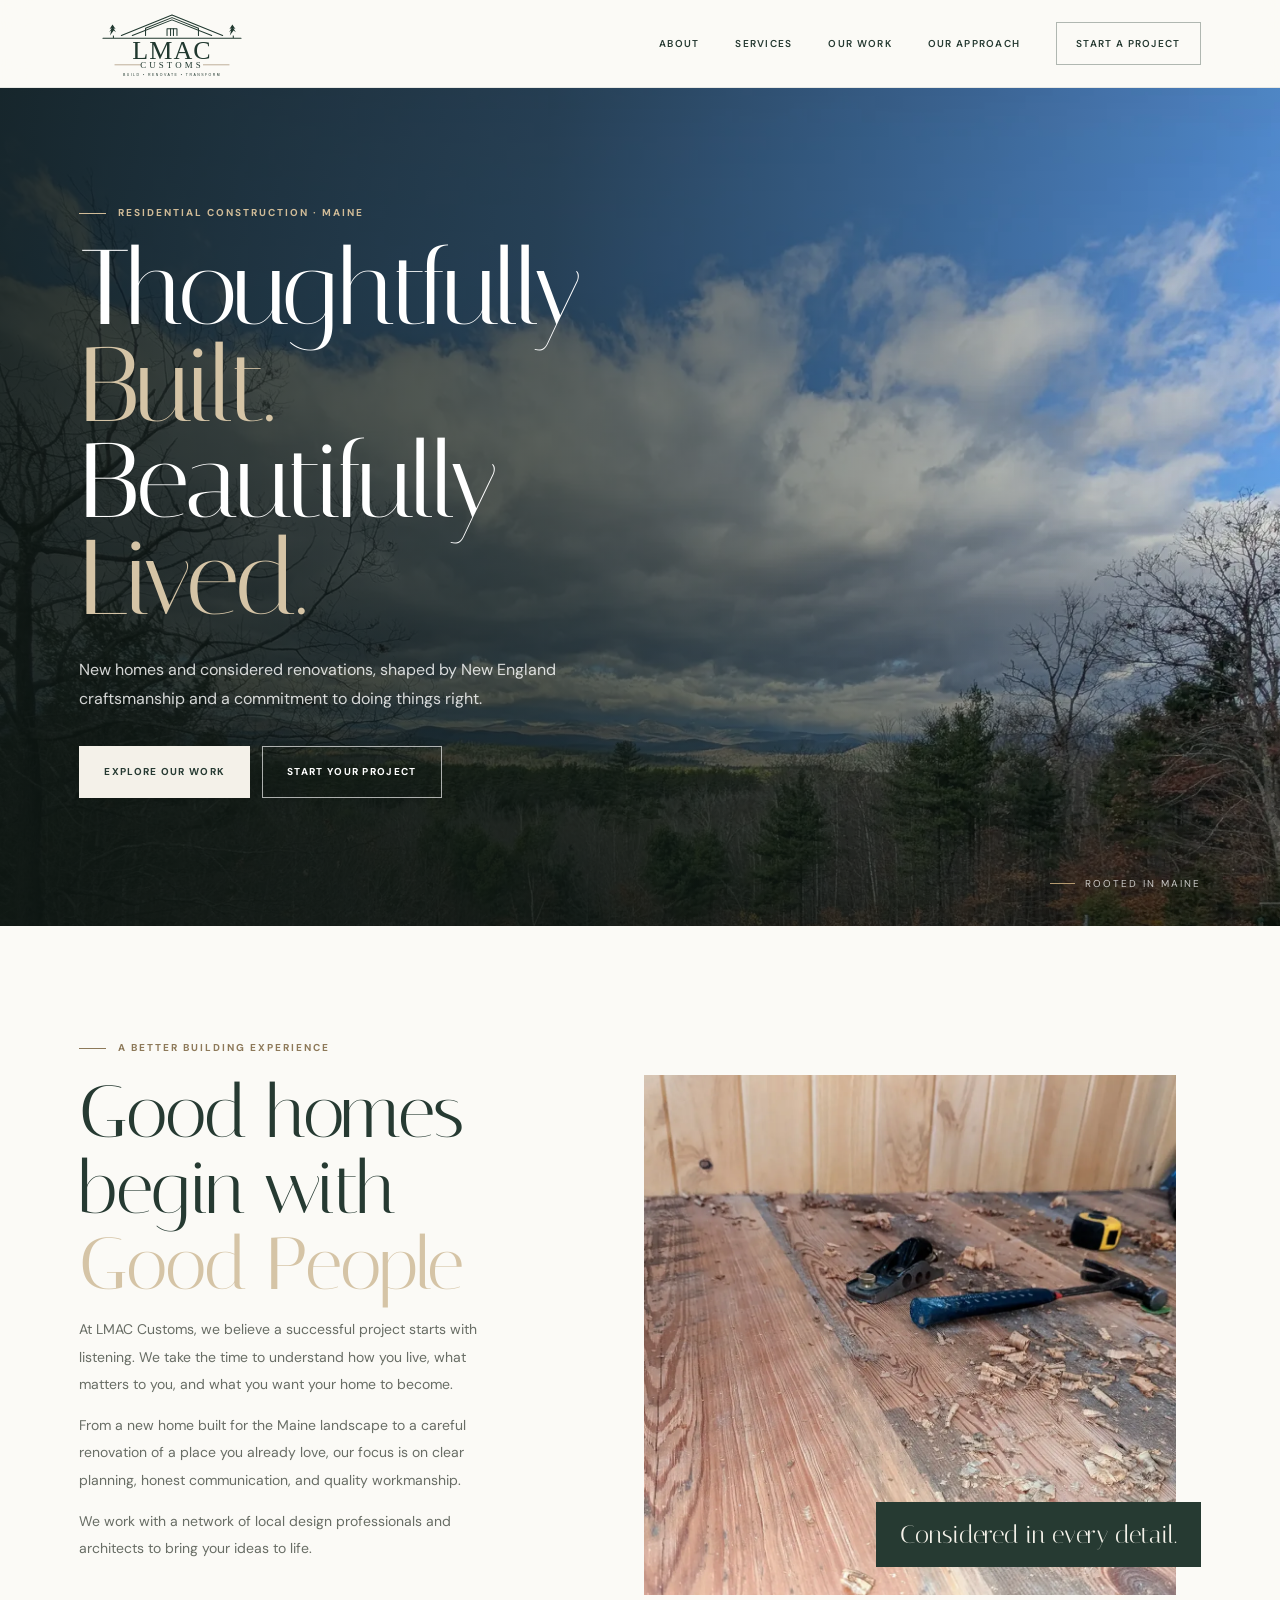
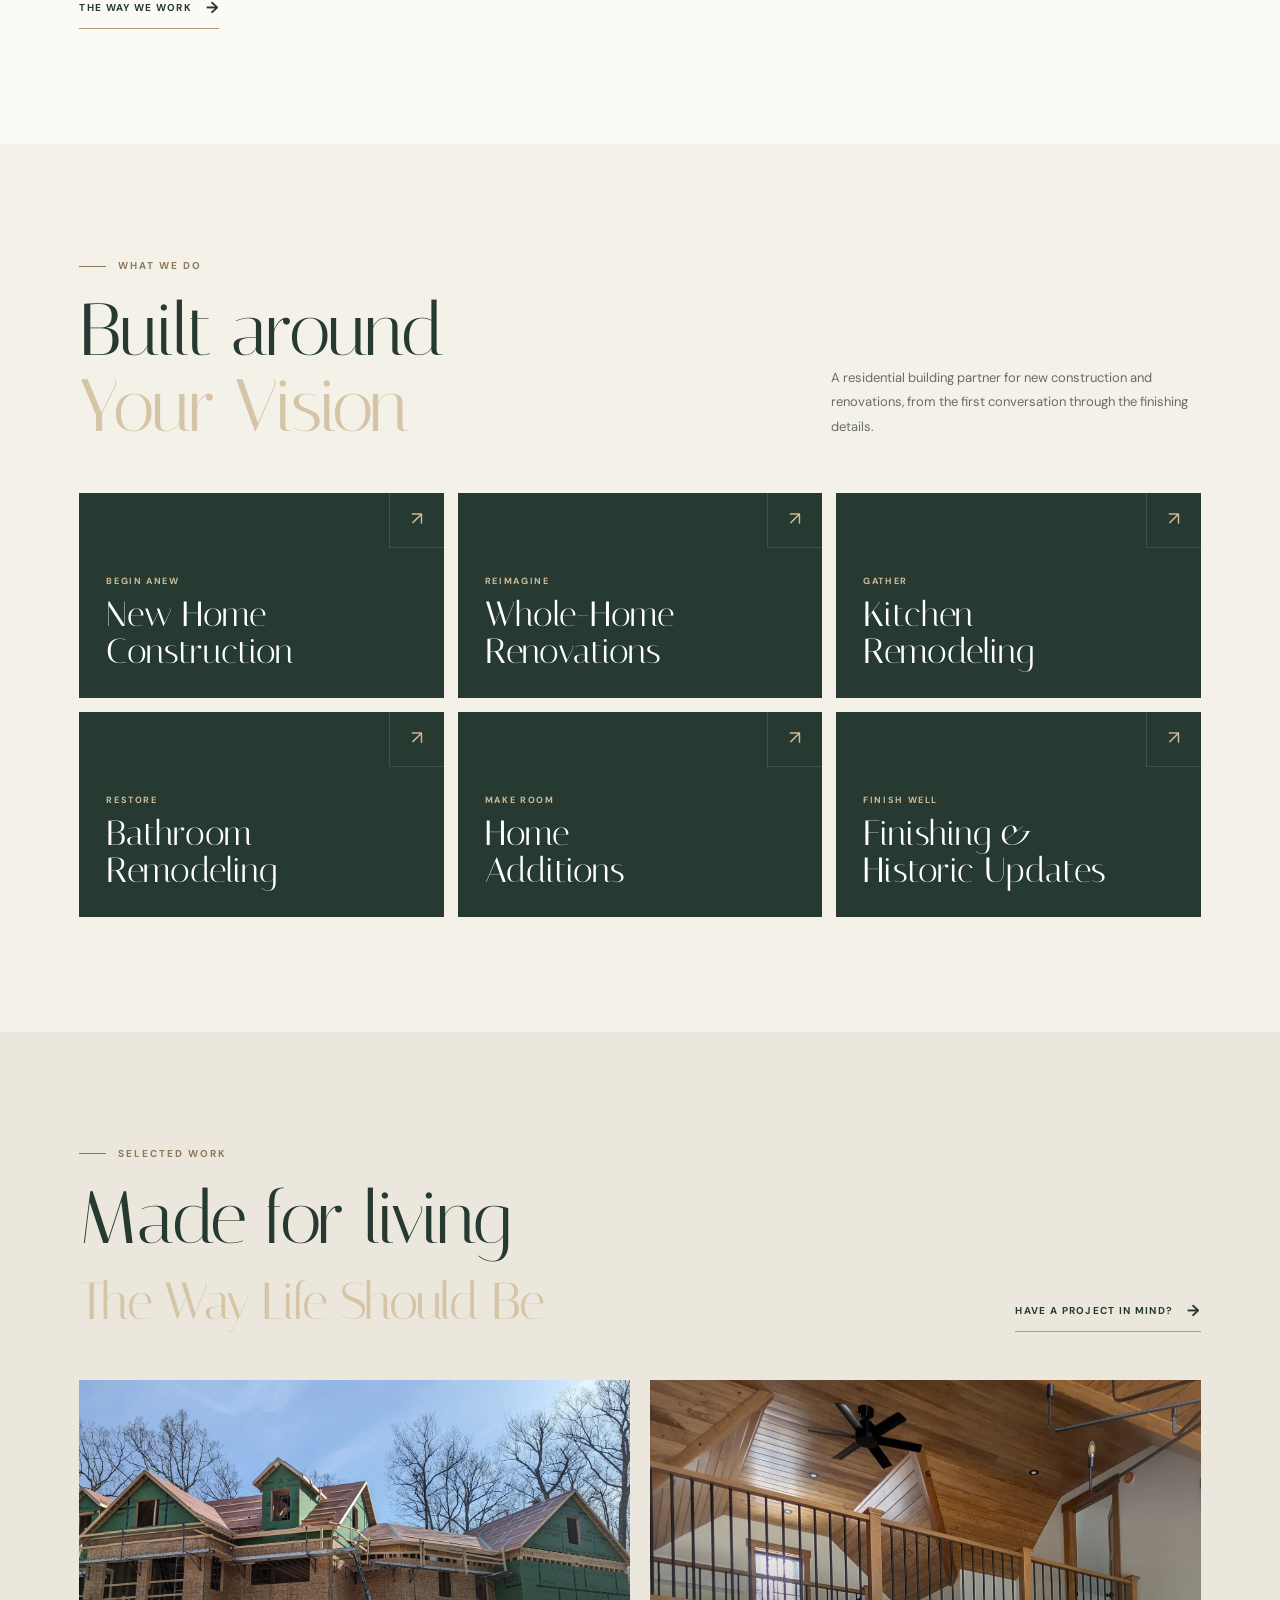
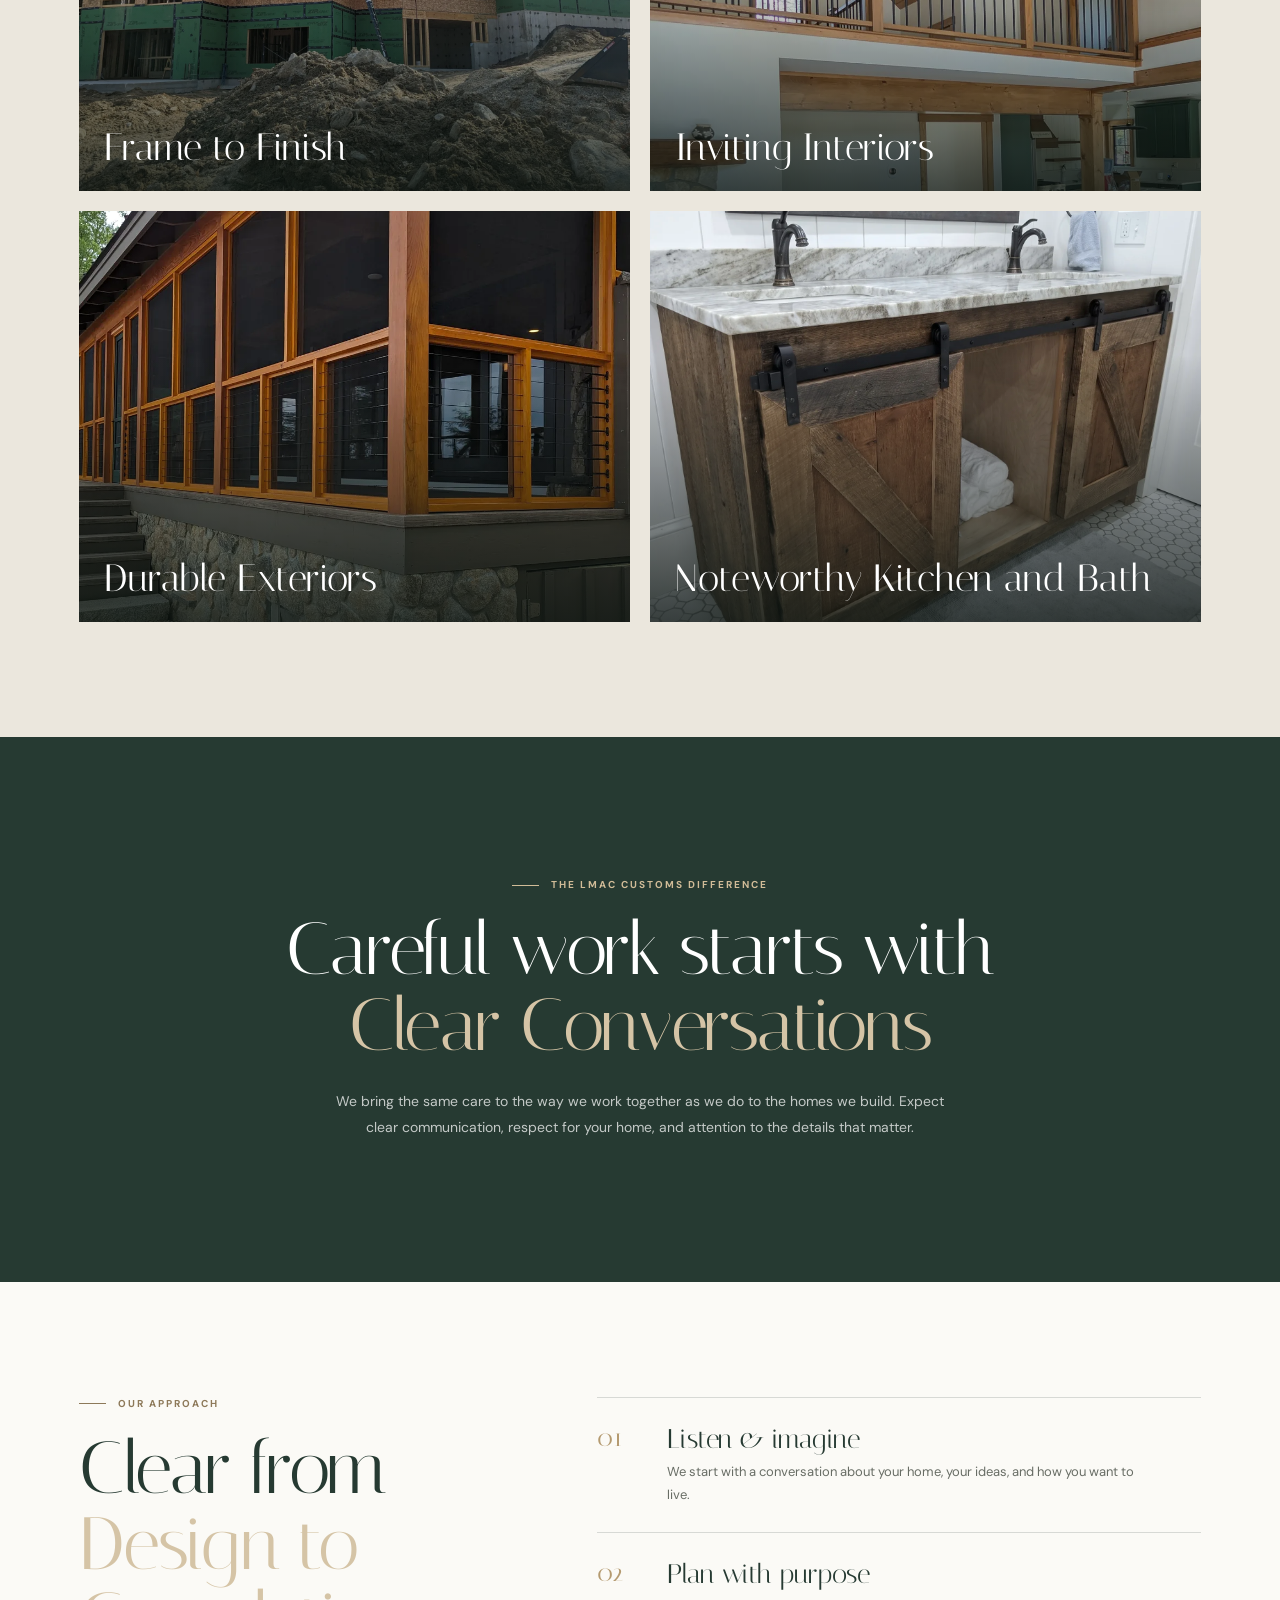
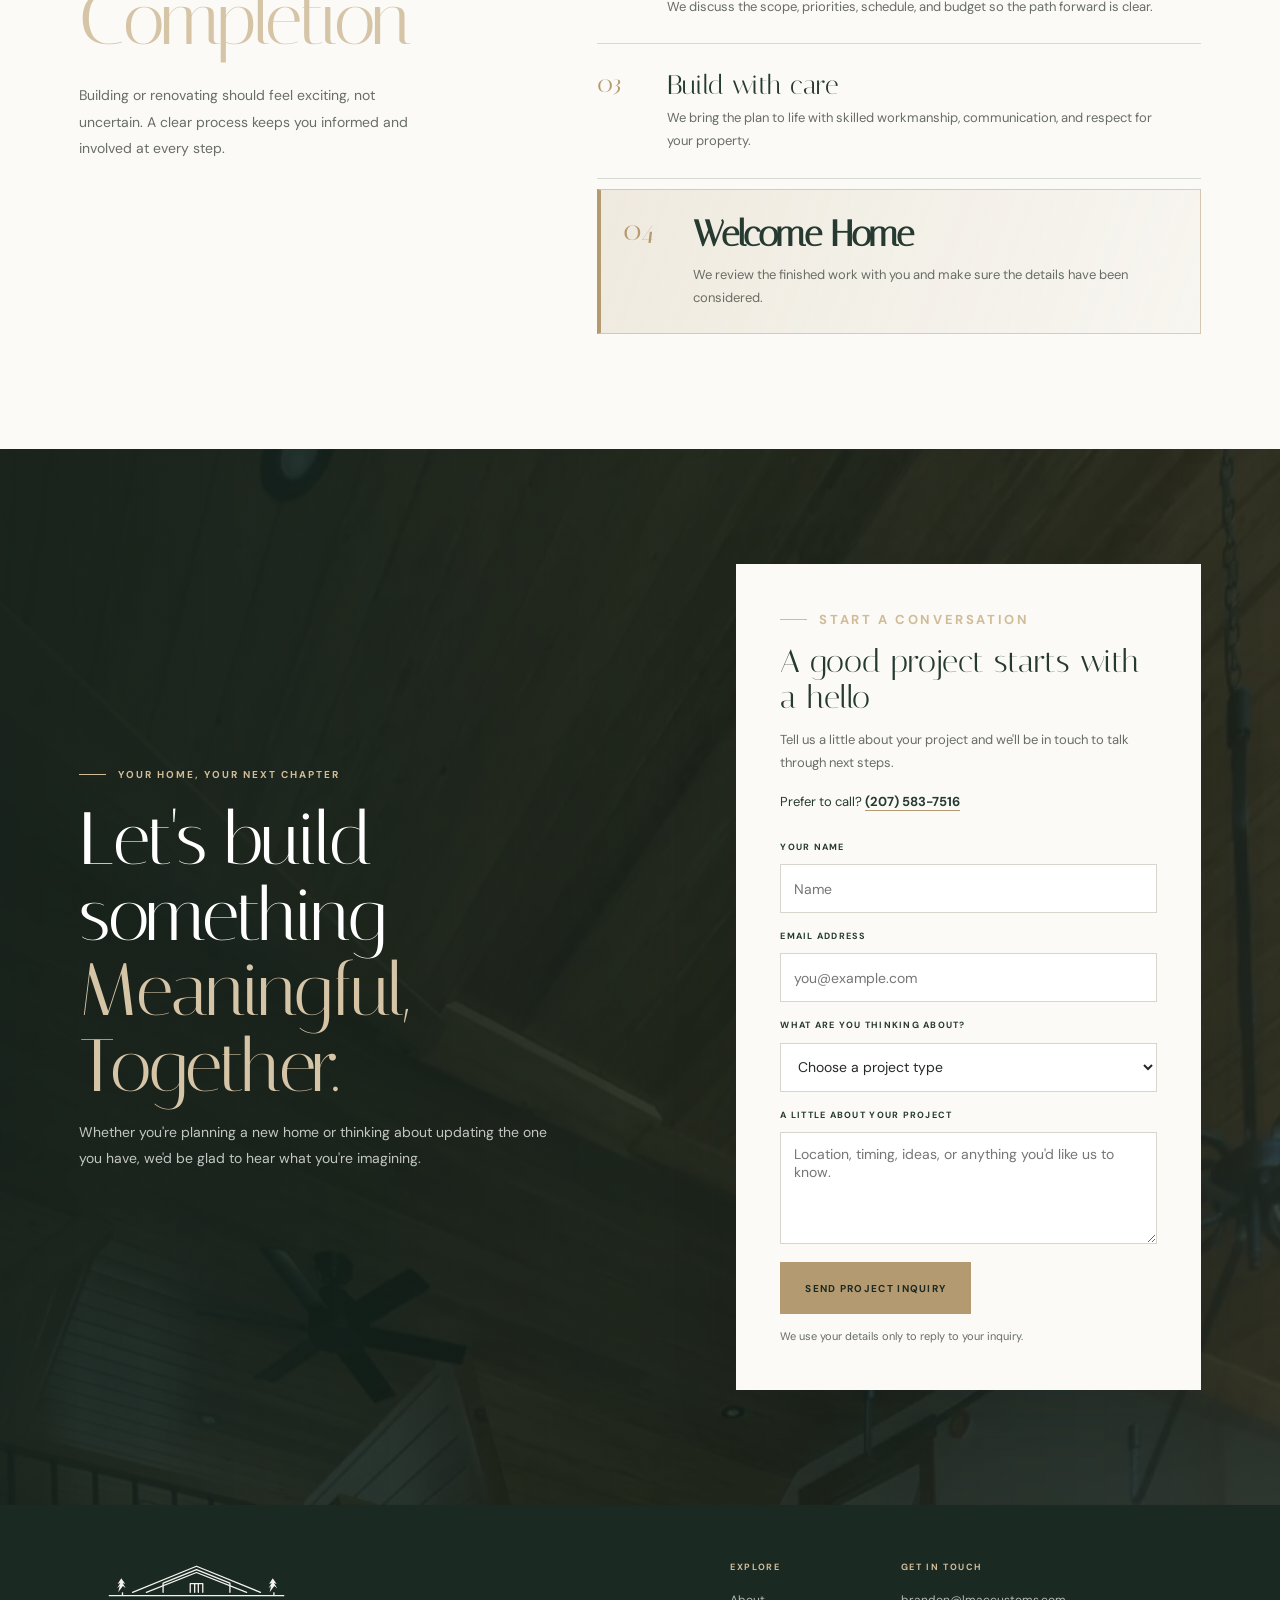
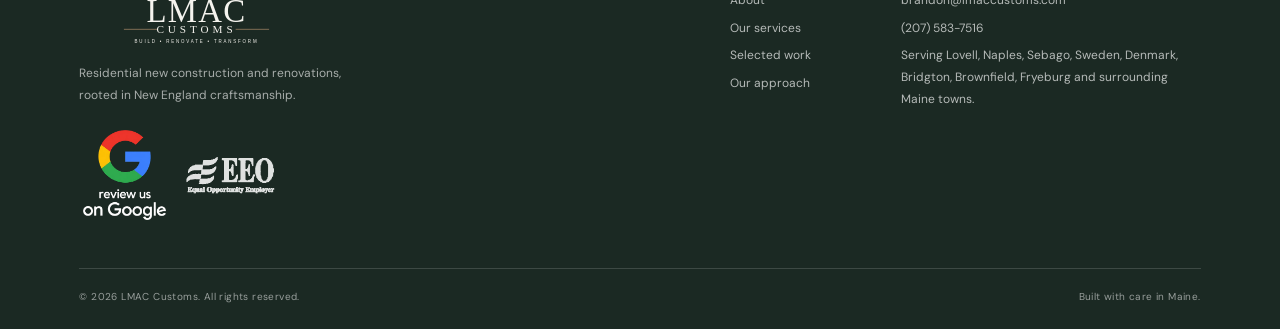
==== commit 1849eec6: "Add files via upload" ====
--- a/index.html
+++ b/index.html
@@ -66,7 +66,7 @@
 <div class="step"><div class="step-number">01</div><div><h3>Listen &amp; imagine</h3><p>We start with a conversation about your home, your ideas, and how you want to live.</p></div></div>
 <div class="step"><div class="step-number">02</div><div><h3>Plan with purpose</h3><p>We discuss the scope, priorities, schedule, and budget so the path forward is clear.</p></div></div>
 <div class="step"><div class="step-number">03</div><div><h3>Build with care</h3><p>We bring the plan to life with skilled workmanship, communication, and respect for your property.</p></div></div>
-<div class="step"><div class="step-number">04</div><div><h3 class="welcome">Welcome Home</h3><p>We review the finished work with you and make sure the details have been considered.</p></div></div>
+<div class="step welcome-step"><div class="step-number">04</div><div><h3 class="welcome">Welcome Home</h3><p>We review the finished work with you and make sure the details have been considered.</p></div></div>
 </div></section>
 
 <section class="contact-banner" id="contact"><div class="fade-in"><p class="eyebrow">Your home, your next chapter</p><h2>Let's build something <em>Meaningful, Together.</em></h2><p>Whether you're planning a new home or thinking about updating the one you have, we'd be glad to hear what you're imagining.</p></div><div class="contact-card fade-in"><p class="eyebrow">Start a conversation</p><h3>A good project starts with a hello</h3><p>Tell us a little about your project and we'll be in touch to talk through next steps.</p><p class="contact-direct">Prefer to call? <a href="tel:+12075837516">(207) 583-7516</a></p><form class="contact-form" id="contactForm" action="https://script.google.com/macros/s/AKfycbyC0fUV-2K-Il0wb2_U5b16hAuNfKtde-OQnKe1qU6zd9TvXiTtztR8NaVEfDDfkCXe/exec" method="POST" data-email="brandon@lmaccustoms.com">
@@ -91,7 +91,7 @@
 <p class="form-note" id="formNote" aria-live="polite">We use your details only to reply to your inquiry.</p>
 </form><div class="form-success" id="formSuccess" role="status" tabindex="-1" hidden><h3>Thanks, we got your message.</h3><p>We'll read through it and be in touch soon.</p></div></div></section>
 </main>
-<footer class="footer"><div class="footer-main"><div class="footer-brand"><a class="brand" href="#home" aria-label="LMAC Customs home"><img class="brand-logo" width="900" height="330" src="logo-light.svg" alt="LMAC Customs — Build, Renovate, Transform"></a><p>Residential new construction and renovations, rooted in New England craftsmanship.</p><div class="footer-badges"><a class="review-badge" href="https://g.page/r/CX92BOe3aqjIECE/review" target="_blank" rel="noopener noreferrer" aria-label="Review LMAC Customs on Google (opens in a new tab)"><img src="google-review.webp" width="90" height="90" alt="Review us on Google" loading="lazy"></a><a class="eeo-badge" href="https://www.maine.gov/bhr/sites/bhr/files/inline-files/SOM%20Non-Discrimination%20Policy_0.pdf" target="_blank" rel="noopener noreferrer" aria-label="Equal Opportunity Employer — read the State of Maine Non-Discrimination Policy (PDF, opens in a new tab)"><img src="eeo-logo-white.png" width="90" height="90" alt="EEO — Equal Opportunity Employer" loading="lazy"></a></div></div><div class="footer-links"><div class="footer-column"><h4>Explore</h4><a href="#about">About</a><a href="#services">Our services</a><a href="#work">Selected work</a><a href="#process">Our approach</a></div><div class="footer-column"><h4>Get in touch</h4><a href="mailto:brandon@lmaccustoms.com">brandon@lmaccustoms.com</a><a href="tel:+12075837516">(207) 583-7516</a><p>Serving Lovell, Naples, Sebago, Sweden, Denmark, Bridgton, Brownfield, Fryeburg and surrounding Maine towns.</p></div></div></div><div class="footer-bottom"><span>© <span id="year"></span> LMAC Customs. All rights reserved.</span><span>Built with care in Maine.</span></div></footer>
+<footer class="footer"><div class="footer-main"><div class="footer-brand"><a class="brand" href="#home" aria-label="LMAC Customs home"><img class="brand-logo" width="900" height="330" src="logo-light.svg" alt="LMAC Customs — Build, Renovate, Transform"></a><p>Residential new construction and renovations, rooted in New England craftsmanship.</p><div class="footer-badges" aria-label="Reviews and equal opportunity information"><a class="review-badge" href="https://g.page/r/CX92BOe3aqjIECE/review" target="_blank" rel="noopener noreferrer" aria-label="Review LMAC Customs on Google (opens in a new tab)"><img src="google-review.webp" width="90" height="90" alt="Review us on Google" loading="lazy"></a><a class="eeo-badge" href="https://www.maine.gov/bhr/sites/bhr/files/inline-files/SOM%20Non-Discrimination%20Policy_0.pdf" target="_blank" rel="noopener noreferrer" aria-label="Equal Opportunity Employer — read the State of Maine Non-Discrimination Policy (PDF, opens in a new tab)"><img src="eeo-logo-white.png" width="90" height="90" alt="EEO — Equal Opportunity Employer" loading="lazy"></a></div></div><div class="footer-links"><div class="footer-column"><h4>Explore</h4><a href="#about">About</a><a href="#services">Our services</a><a href="#work">Selected work</a><a href="#process">Our approach</a></div><div class="footer-column"><h4>Get in touch</h4><a href="mailto:brandon@lmaccustoms.com">brandon@lmaccustoms.com</a><a href="tel:+12075837516">(207) 583-7516</a><p>Serving Lovell, Naples, Sebago, Sweden, Denmark, Bridgton, Brownfield, Fryeburg and surrounding Maine towns.</p></div></div></div><div class="footer-bottom"><span>© <span id="year"></span> LMAC Customs. All rights reserved.</span><span>Built with care in Maine.</span></div></footer>
 <script src="script.js?v=8" defer></script>
 </body>
 </html>
--- a/styles.css
+++ b/styles.css
@@ -39,3 +39,18 @@
 .section{padding:75px 22px}.intro,.process,.contact-banner{grid-template-columns:minmax(0,1fr)}.intro{gap:36px}.section h2,.statement h2,.contact-banner h2{font-size:clamp(43px,10vw,61px)}.intro-copy>p:not(.eyebrow){font-size:13px}.intro-image{min-height:0;height:clamp(270px,78vw,410px);margin-right:12px}.intro-image img{height:100%;min-height:0}.image-caption{right:-12px;bottom:18px;padding:14px 17px;font-size:21px}.section-heading{align-items:flex-start;flex-direction:column;gap:15px;margin-bottom:31px}.heading-note{font-size:13px}.service-grid{gap:10px}.service-card{min-height:158px;padding:19px 15px}.service-card:before{width:37px;height:37px;font-size:16px}.service-card h3{font-size:clamp(21px,5.4vw,29px)}.service-card-copy span{font-size:8px}.portfolio-grid.four{grid-template-columns:minmax(0,1fr);gap:13px}.portfolio-grid.four .project{aspect-ratio:1.22}.project-label{right:17px;bottom:17px;left:17px}.project-label h3{font-size:30px}.statement{padding:78px 22px}.statement>p:not(.eyebrow){font-size:13px}.process{gap:28px}.step{grid-template-columns:42px minmax(0,1fr);gap:10px;padding:21px 0}.step h3{font-size:24px}.step p{font-size:12px}.contact-banner{gap:25px;padding:76px 22px}.contact-card{padding:25px 20px}.contact-card h3{font-size:28px}.contact-form input,.contact-form select,.contact-form textarea{font-size:16px}.contact-form .button{width:100%;justify-self:stretch;min-height:50px}.footer{padding:42px 22px 22px}.footer-main{flex-direction:column;gap:33px;padding-bottom:30px}.footer-links{display:grid;grid-template-columns:repeat(2,minmax(0,1fr));gap:20px}.footer-column a,.footer-column p{font-size:11px}.footer-bottom{flex-direction:column;gap:5px}.gallery-page{padding-top:42px}.gallery-head{align-items:flex-start;flex-direction:column;gap:13px;margin-bottom:29px}.gallery-head h2{font-size:clamp(40px,10vw,58px)}.gallery{columns:2;column-gap:10px}.gallery a{margin-bottom:10px}.lightbox figure{padding:0 35px}.lightbox img{max-width:94vw;max-height:72vh}.lightbox .lb-prev{left:0}.lightbox .lb-next{right:0}}
 @media(max-width:390px){.service-grid{grid-template-columns:1fr}.service-card{min-height:132px}.hero h1{font-size:clamp(54px,13.5vw,66px)}.actions{align-items:stretch;flex-direction:column;max-width:260px}.gallery{columns:1}}
 @media(prefers-reduced-motion:reduce){html{scroll-behavior:auto}*,*:before,*:after{transition-duration:.01ms!important;animation-duration:.01ms!important;animation-iteration-count:1!important}.js .fade-in,.js .fade-in.visible{opacity:1;transform:none}}
+
+
+/* Final polish: keep footer trust marks side by side at every viewport. */
+.footer-badges{display:grid!important;grid-template-columns:90px 90px;grid-auto-flow:column;align-items:center;justify-content:start;gap:16px;width:max-content;max-width:100%;flex-wrap:nowrap}
+.footer-badges>.review-badge,.footer-badges>.eeo-badge{display:flex;width:90px;height:90px;min-width:90px;max-width:90px;flex:0 0 90px;align-items:center;justify-content:center}
+.footer-badges>.review-badge img,.footer-badges>.eeo-badge img{width:90px;height:90px;max-width:90px;object-fit:contain}
+.footer-badges>.eeo-badge{grid-column:2;grid-row:1}
+.footer-badges>.review-badge{grid-column:1;grid-row:1}
+
+/* Give the final process milestone a confident, welcoming emphasis. */
+.welcome-step{position:relative;margin:10px 0 0;padding:23px 22px;background:linear-gradient(110deg,rgba(180,154,112,.17),rgba(180,154,112,.045));border:1px solid rgba(180,154,112,.42);border-left:4px solid var(--bronze)}
+.welcome-step .step-number{color:var(--bronze);font-size:29px}
+.welcome-step h3.welcome{display:inline-block;margin:0 0 8px;color:var(--green);font-size:clamp(29px,3vw,36px);font-weight:600;letter-spacing:-.025em}
+.welcome-step p{max-width:520px}
+@media(max-width:700px){.footer-badges{grid-template-columns:90px 90px;gap:14px}.welcome-step{margin-top:8px;padding:19px 16px}.welcome-step h3.welcome{font-size:31px}}
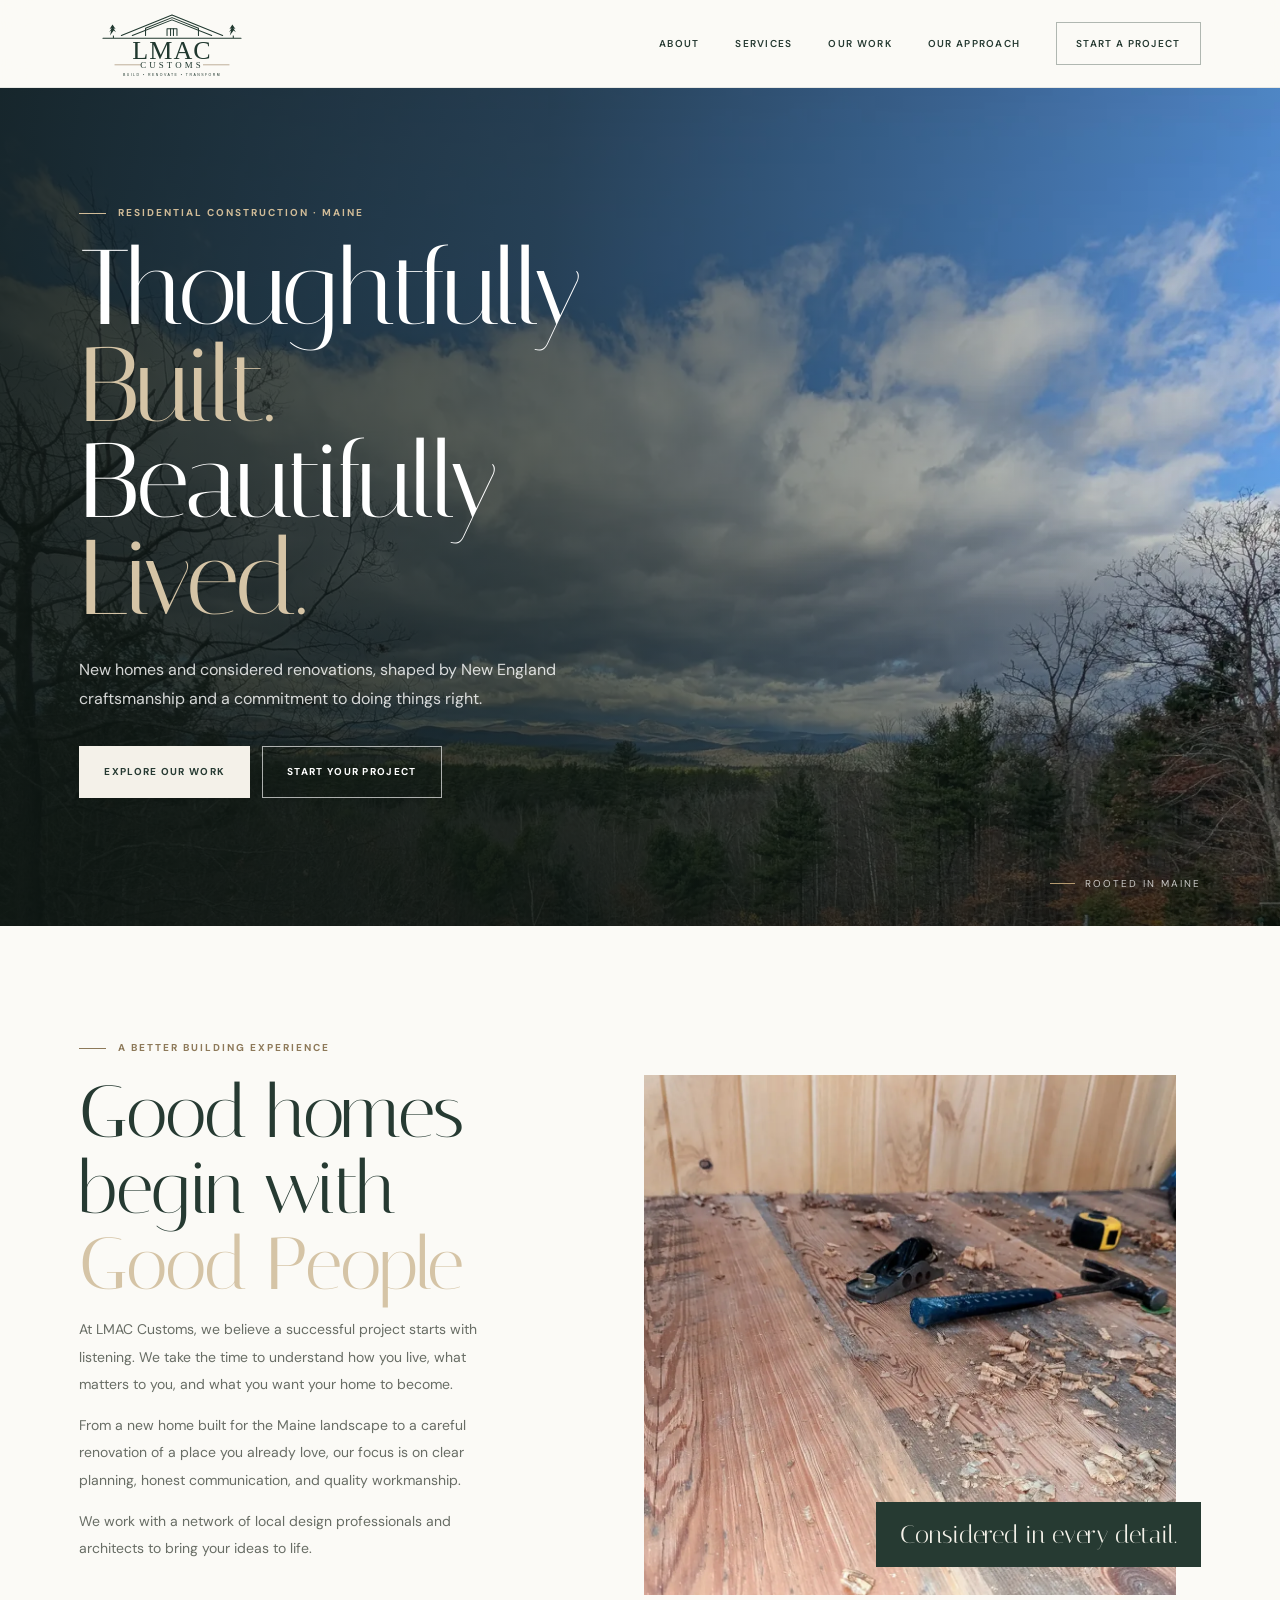
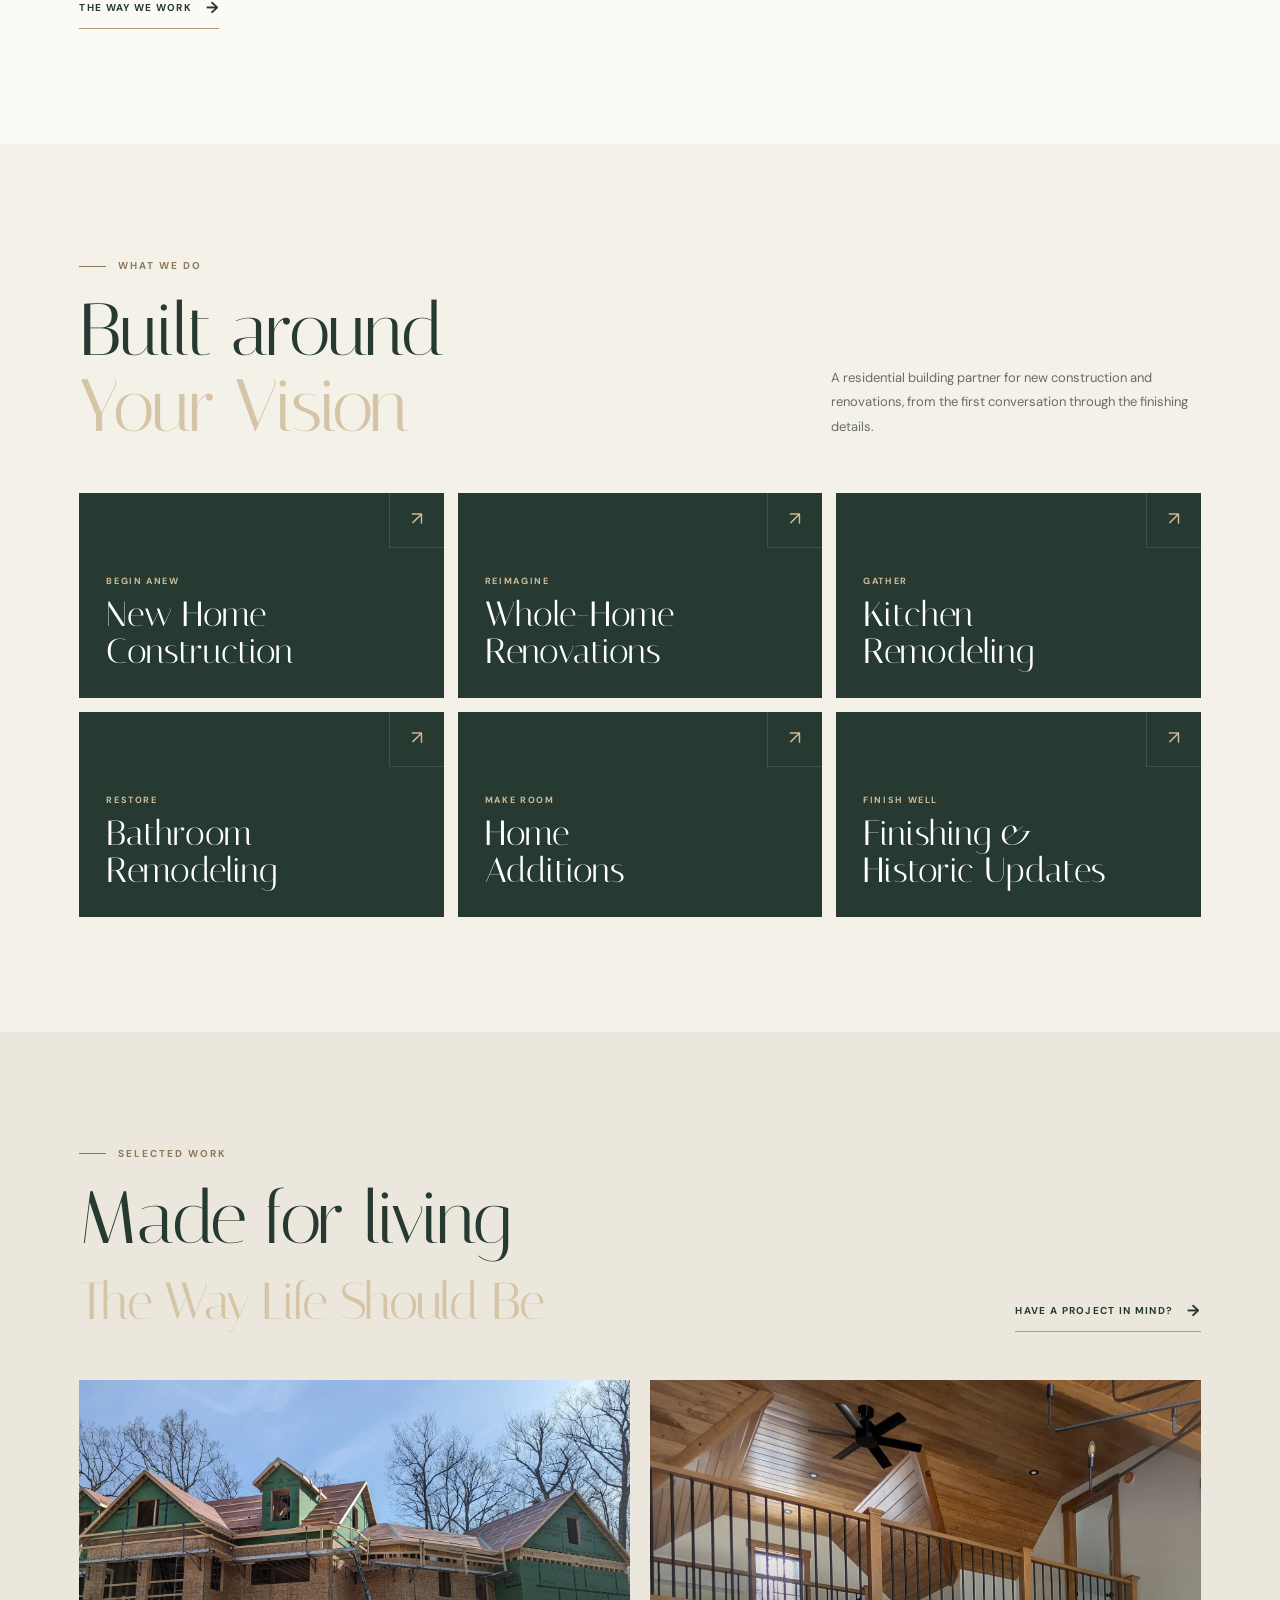
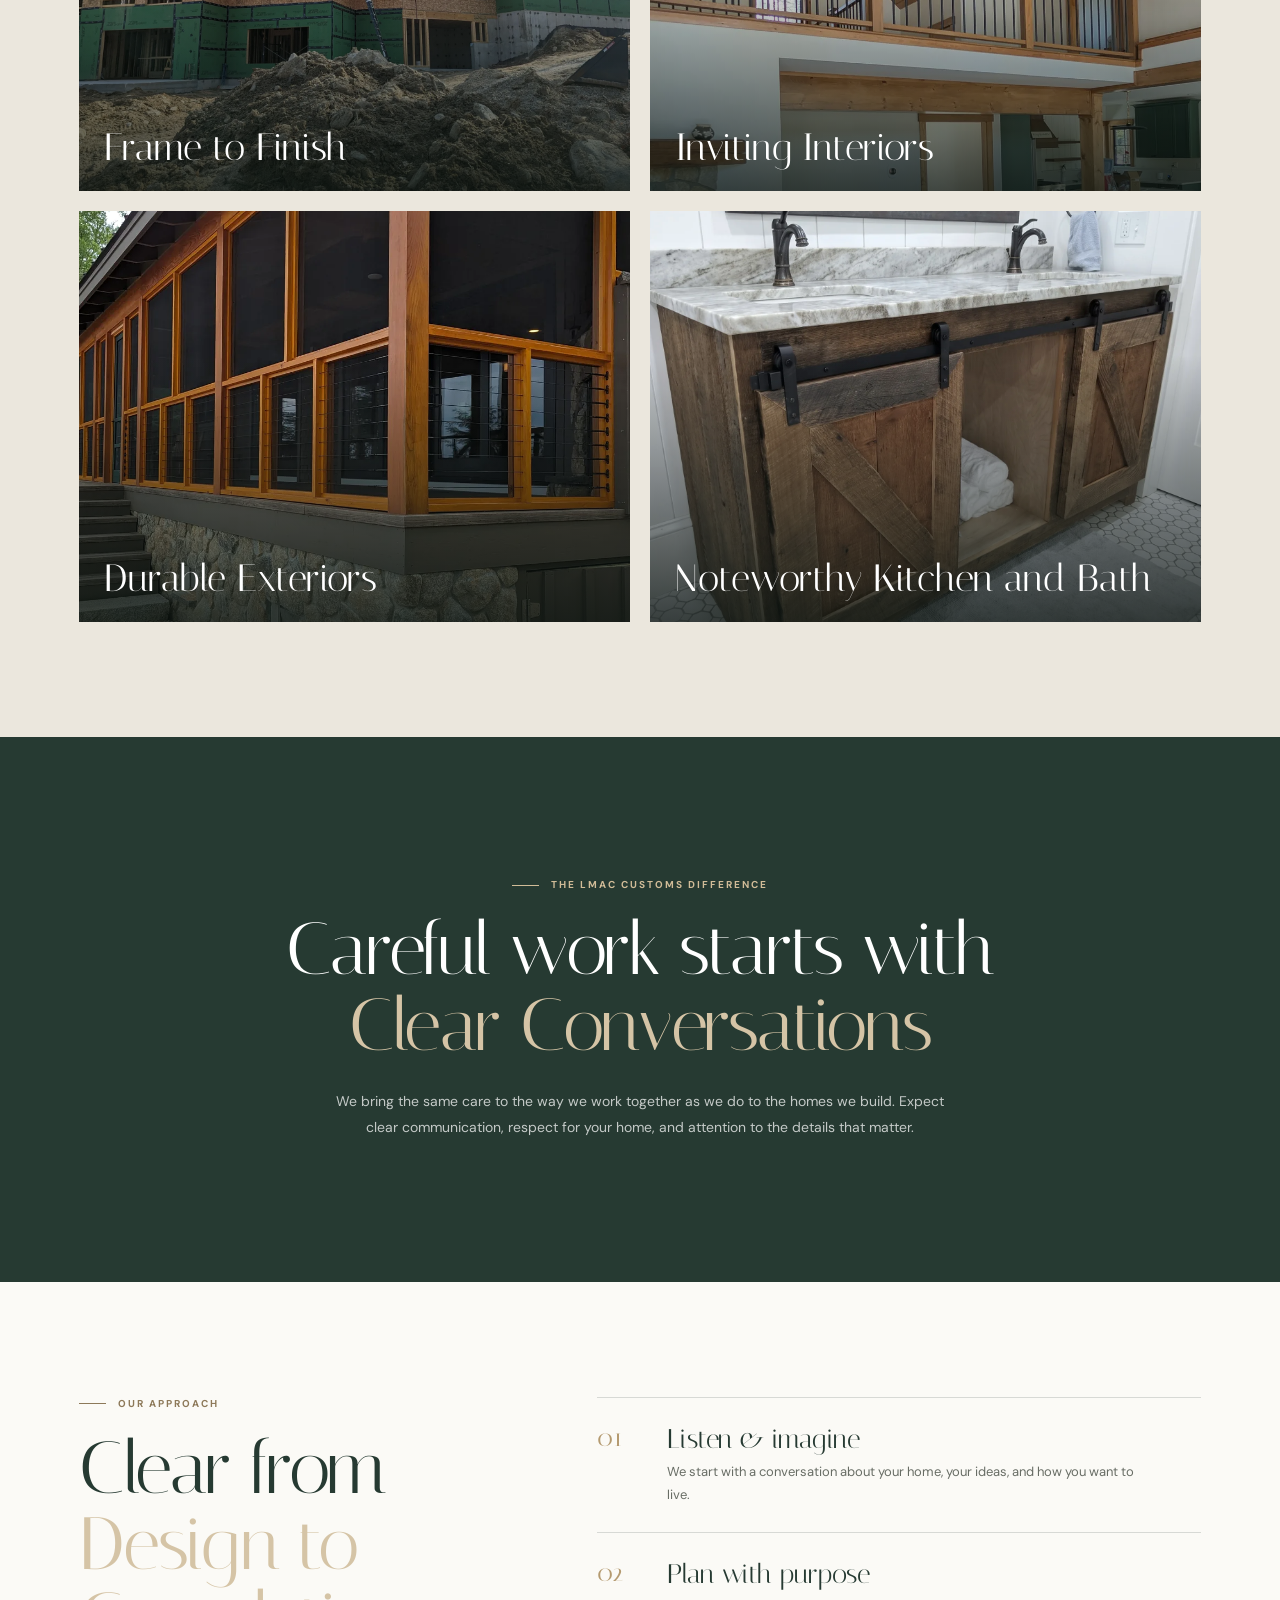
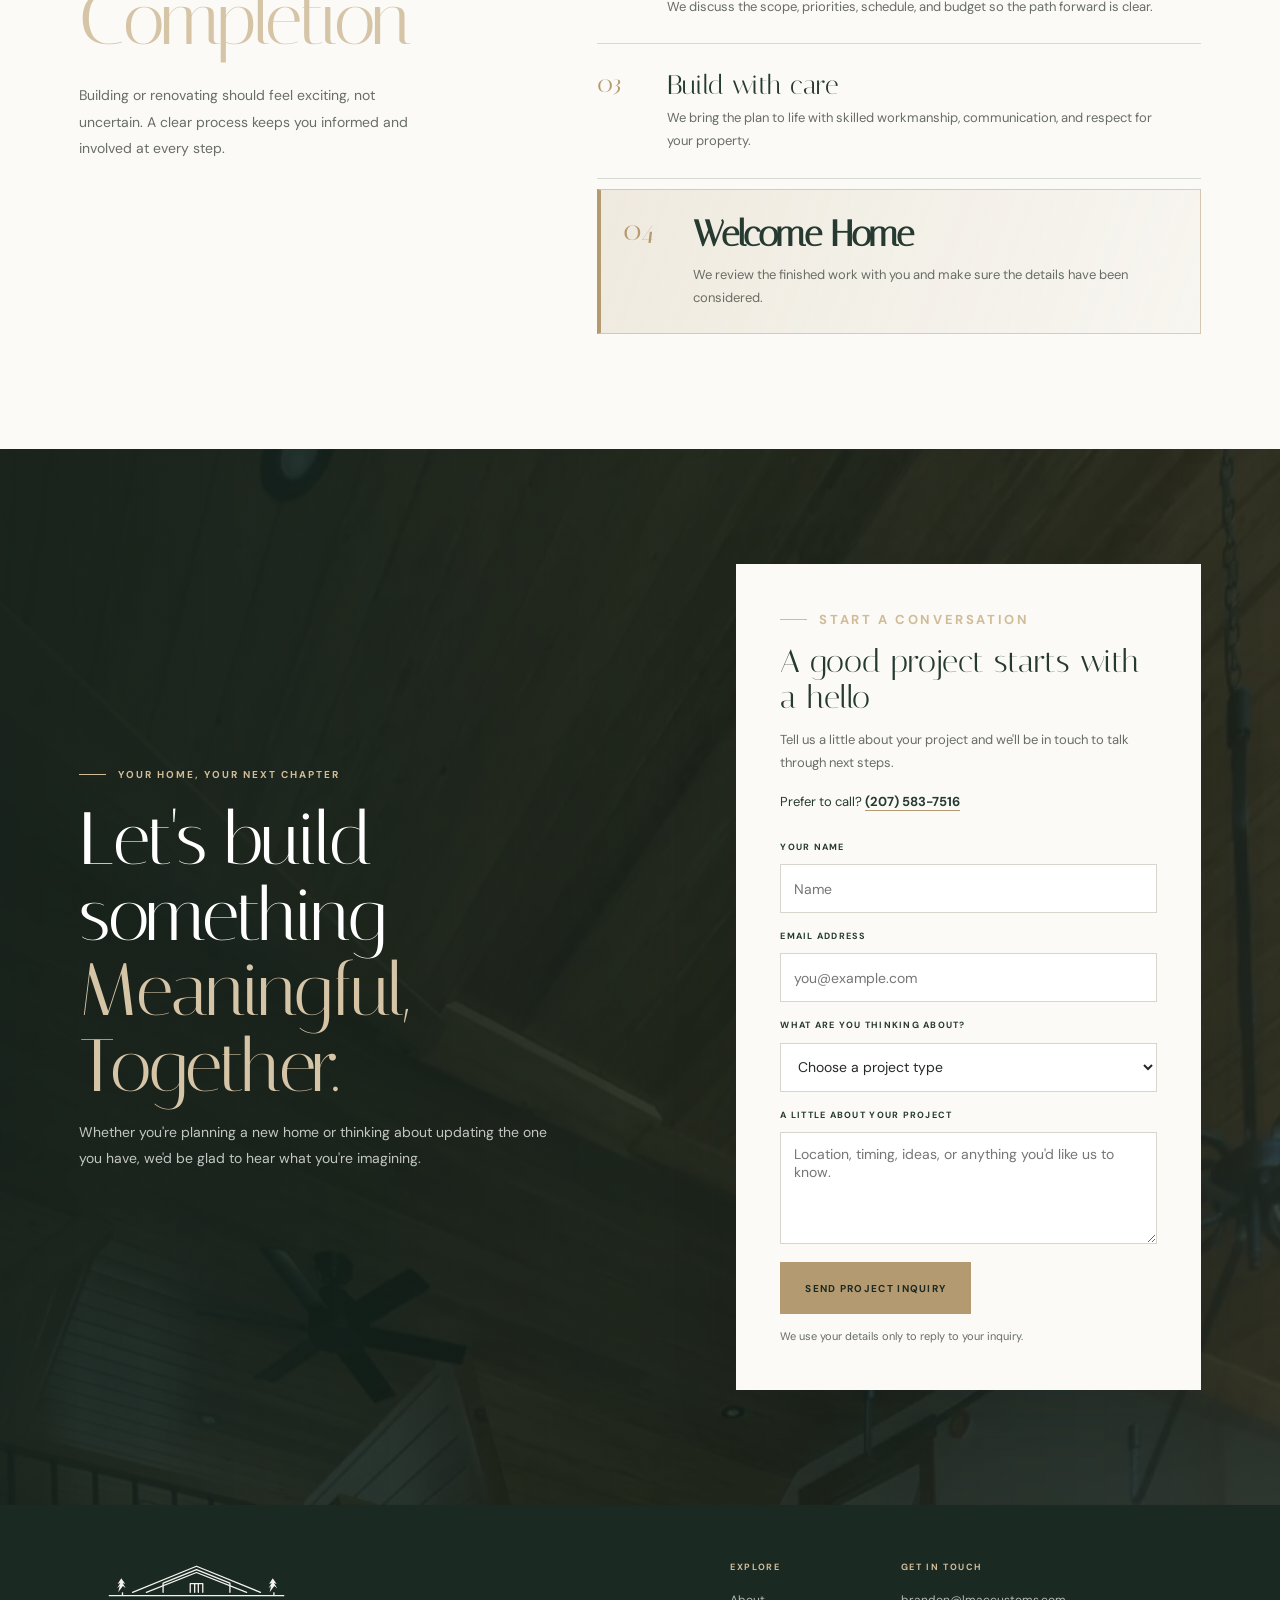
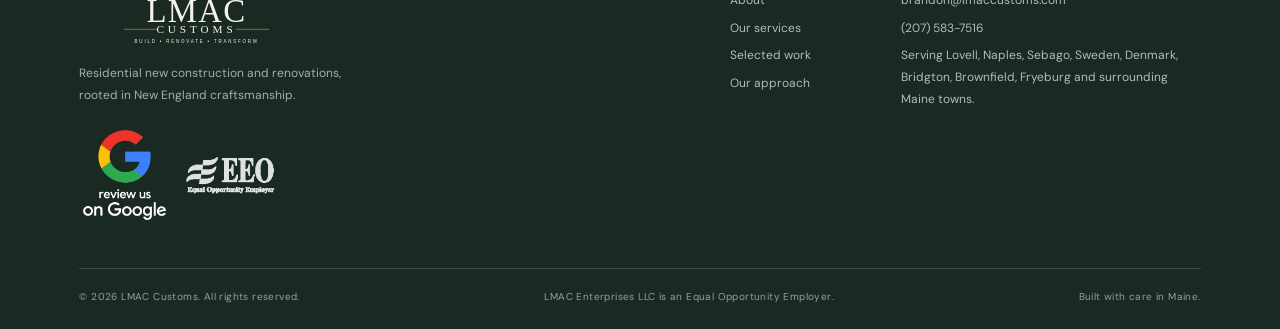
==== commit f58a3653: "Add files via upload" ====
--- a/index.html
+++ b/index.html
@@ -91,7 +91,7 @@
 <p class="form-note" id="formNote" aria-live="polite">We use your details only to reply to your inquiry.</p>
 </form><div class="form-success" id="formSuccess" role="status" tabindex="-1" hidden><h3>Thanks, we got your message.</h3><p>We'll read through it and be in touch soon.</p></div></div></section>
 </main>
-<footer class="footer"><div class="footer-main"><div class="footer-brand"><a class="brand" href="#home" aria-label="LMAC Customs home"><img class="brand-logo" width="900" height="330" src="logo-light.svg" alt="LMAC Customs — Build, Renovate, Transform"></a><p>Residential new construction and renovations, rooted in New England craftsmanship.</p><div class="footer-badges" aria-label="Reviews and equal opportunity information"><a class="review-badge" href="https://g.page/r/CX92BOe3aqjIECE/review" target="_blank" rel="noopener noreferrer" aria-label="Review LMAC Customs on Google (opens in a new tab)"><img src="google-review.webp" width="90" height="90" alt="Review us on Google" loading="lazy"></a><a class="eeo-badge" href="https://www.maine.gov/bhr/sites/bhr/files/inline-files/SOM%20Non-Discrimination%20Policy_0.pdf" target="_blank" rel="noopener noreferrer" aria-label="Equal Opportunity Employer — read the State of Maine Non-Discrimination Policy (PDF, opens in a new tab)"><img src="eeo-logo-white.png" width="90" height="90" alt="EEO — Equal Opportunity Employer" loading="lazy"></a></div></div><div class="footer-links"><div class="footer-column"><h4>Explore</h4><a href="#about">About</a><a href="#services">Our services</a><a href="#work">Selected work</a><a href="#process">Our approach</a></div><div class="footer-column"><h4>Get in touch</h4><a href="mailto:brandon@lmaccustoms.com">brandon@lmaccustoms.com</a><a href="tel:+12075837516">(207) 583-7516</a><p>Serving Lovell, Naples, Sebago, Sweden, Denmark, Bridgton, Brownfield, Fryeburg and surrounding Maine towns.</p></div></div></div><div class="footer-bottom"><span>© <span id="year"></span> LMAC Customs. All rights reserved.</span><span>Built with care in Maine.</span></div></footer>
+<footer class="footer"><div class="footer-main"><div class="footer-brand"><a class="brand" href="#home" aria-label="LMAC Customs home"><img class="brand-logo" width="900" height="330" src="logo-light.svg" alt="LMAC Customs — Build, Renovate, Transform"></a><p>Residential new construction and renovations, rooted in New England craftsmanship.</p><div class="footer-badges" aria-label="Reviews and equal opportunity information"><a class="review-badge" href="https://g.page/r/CX92BOe3aqjIECE/review" target="_blank" rel="noopener noreferrer" aria-label="Review LMAC Customs on Google (opens in a new tab)"><img src="google-review.webp" width="90" height="90" alt="Review us on Google" loading="lazy"></a><a class="eeo-badge" href="https://www.maine.gov/bhr/sites/bhr/files/inline-files/SOM%20Non-Discrimination%20Policy_0.pdf" target="_blank" rel="noopener noreferrer" aria-label="Equal Opportunity Employer — read the State of Maine Non-Discrimination Policy (PDF, opens in a new tab)"><img src="eeo-logo-white.png" width="90" height="90" alt="EEO — Equal Opportunity Employer" loading="lazy"></a></div></div><div class="footer-links"><div class="footer-column"><h4>Explore</h4><a href="#about">About</a><a href="#services">Our services</a><a href="#work">Selected work</a><a href="#process">Our approach</a></div><div class="footer-column"><h4>Get in touch</h4><a href="mailto:brandon@lmaccustoms.com">brandon@lmaccustoms.com</a><a href="tel:+12075837516">(207) 583-7516</a><p>Serving Lovell, Naples, Sebago, Sweden, Denmark, Bridgton, Brownfield, Fryeburg and surrounding Maine towns.</p></div></div></div><div class="footer-bottom"><span>© <span id="year"></span> LMAC Customs. All rights reserved.</span><span>LMAC Enterprises LLC is an Equal Opportunity Employer.</span><span>Built with care in Maine.</span></div></footer>
 <script src="script.js?v=8" defer></script>
 </body>
 </html>
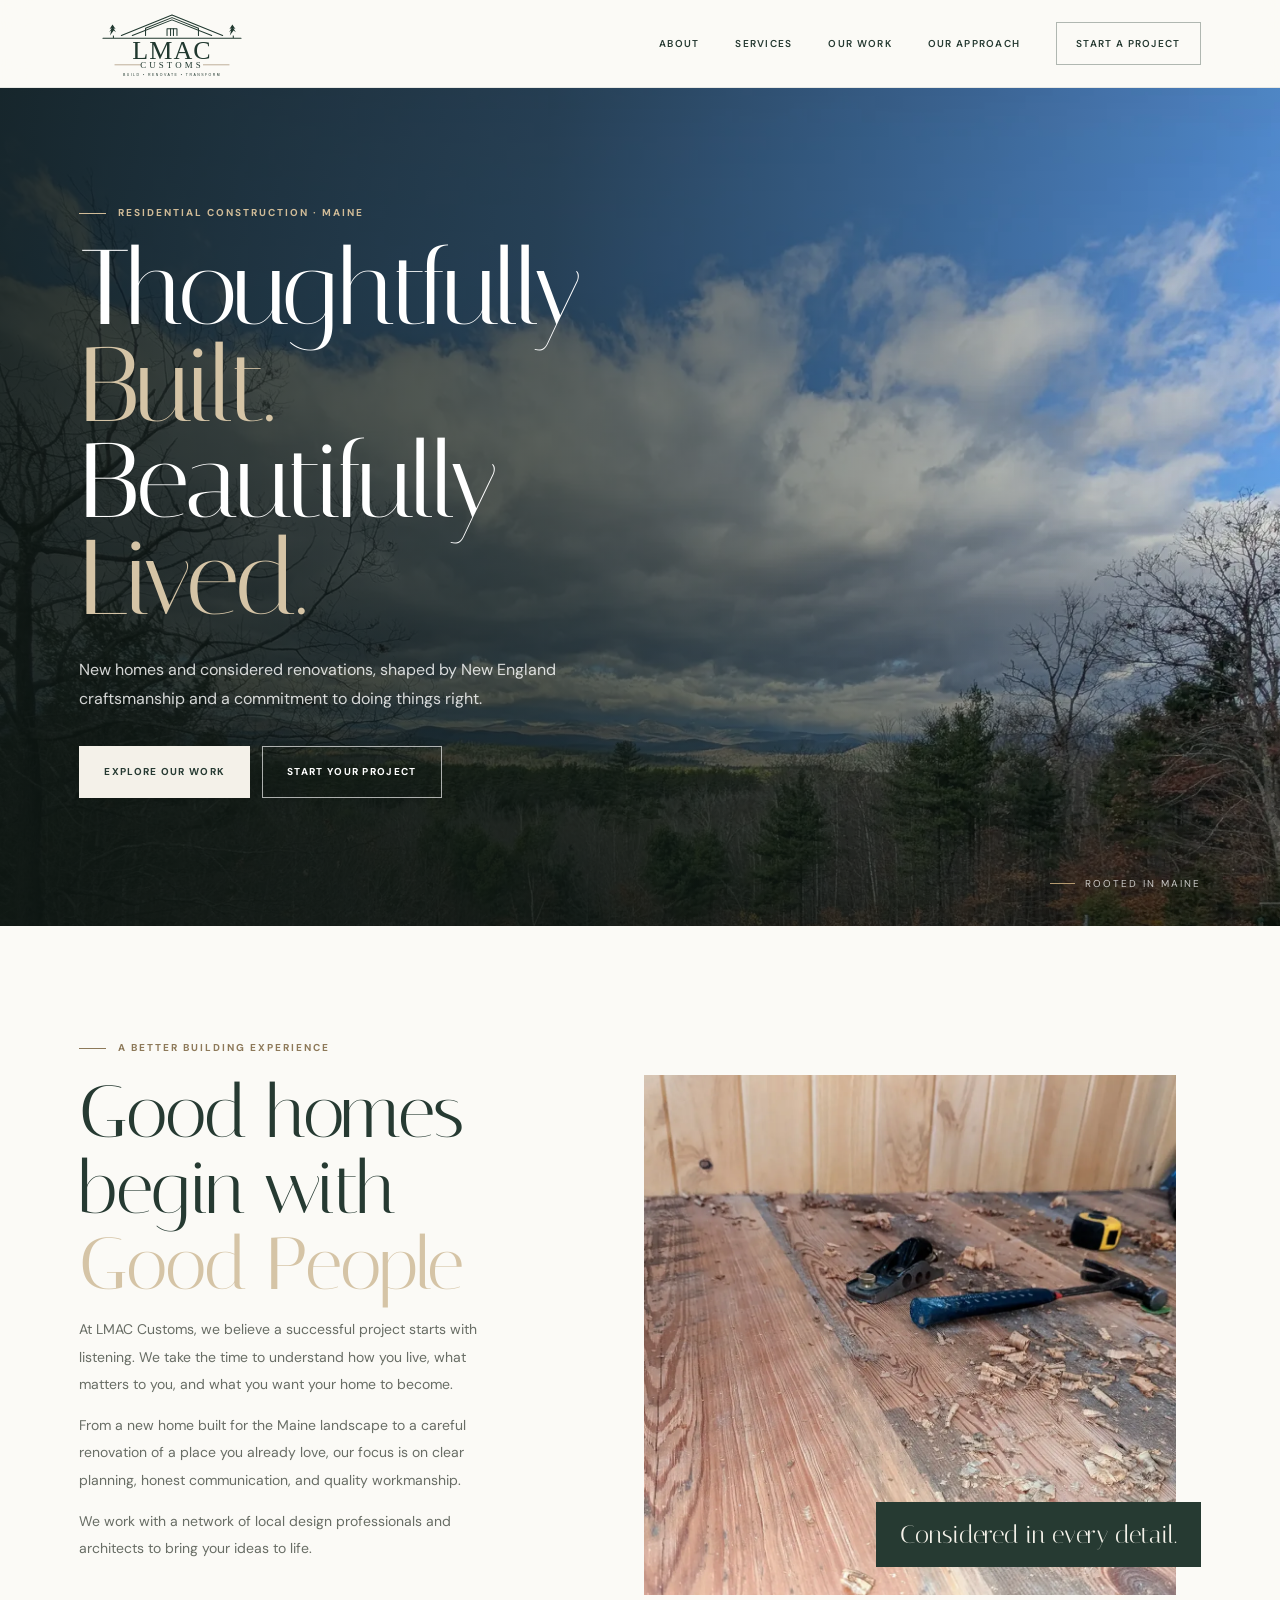
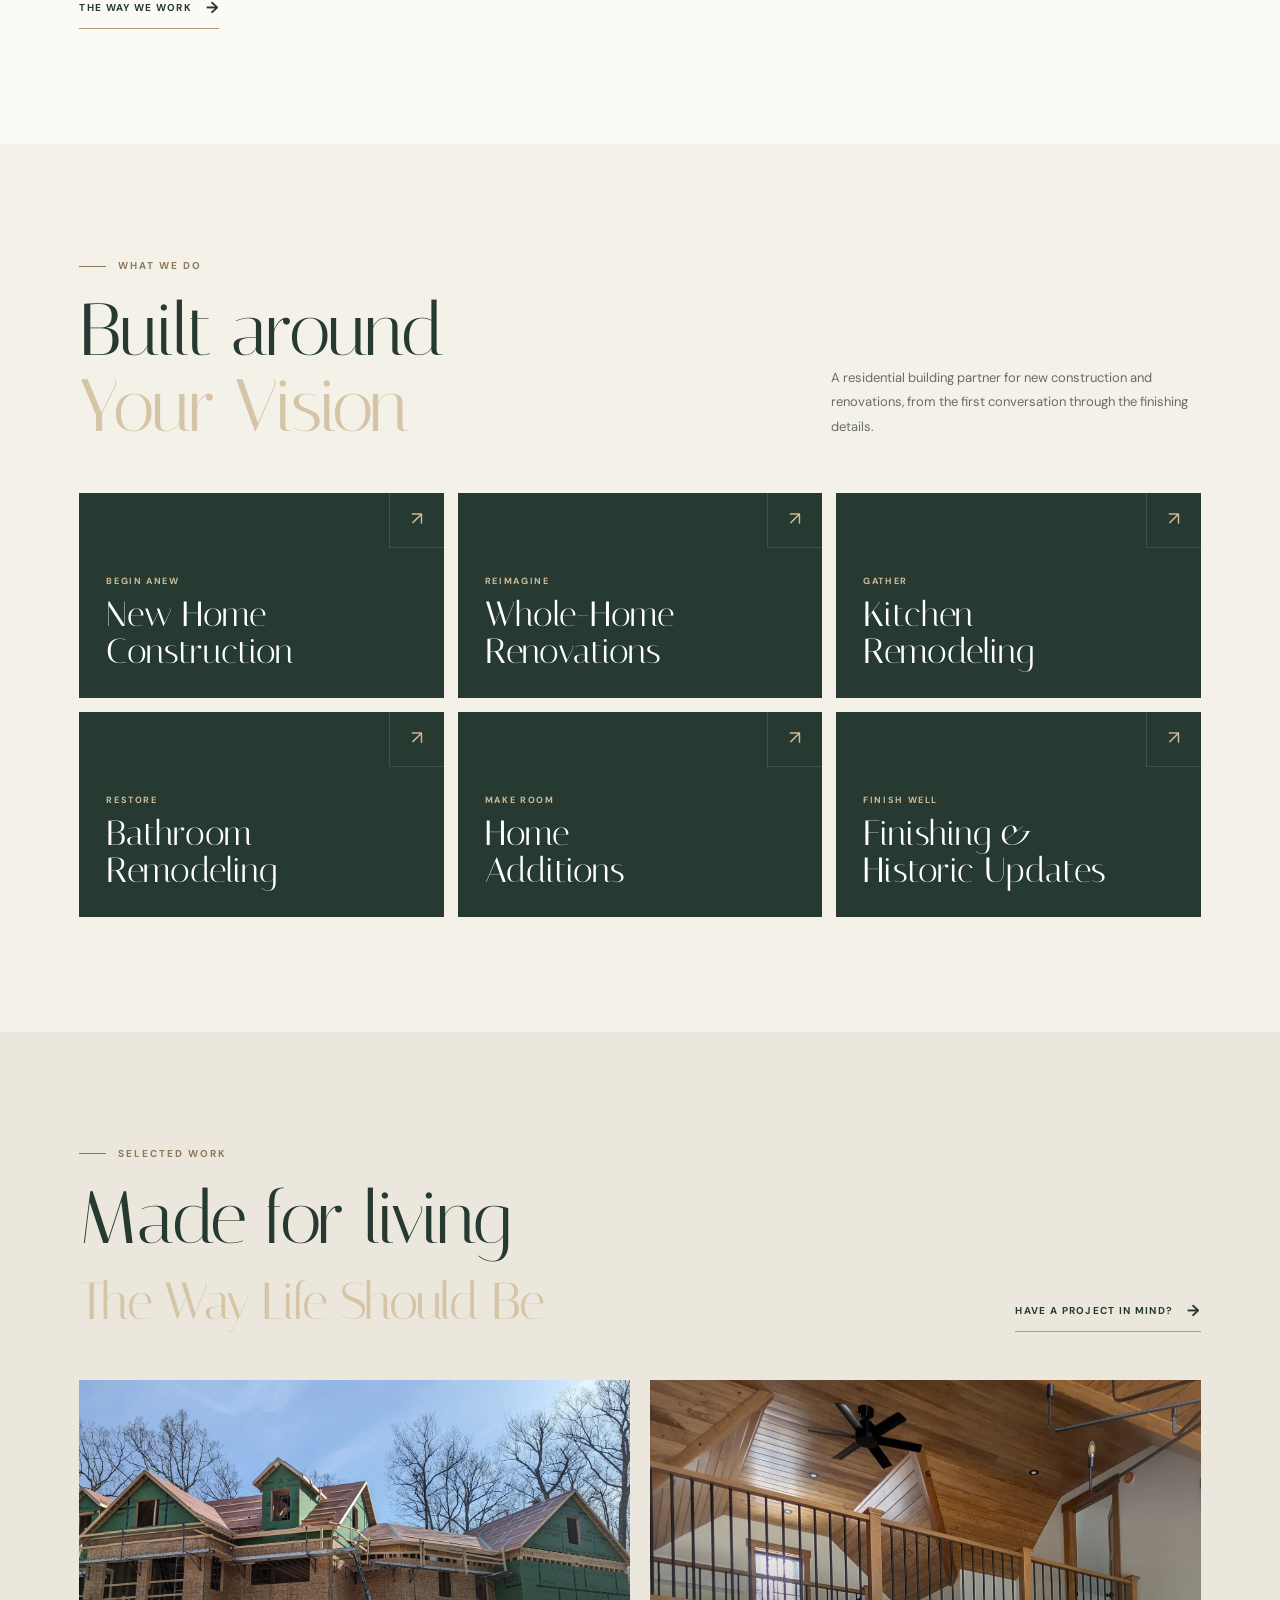
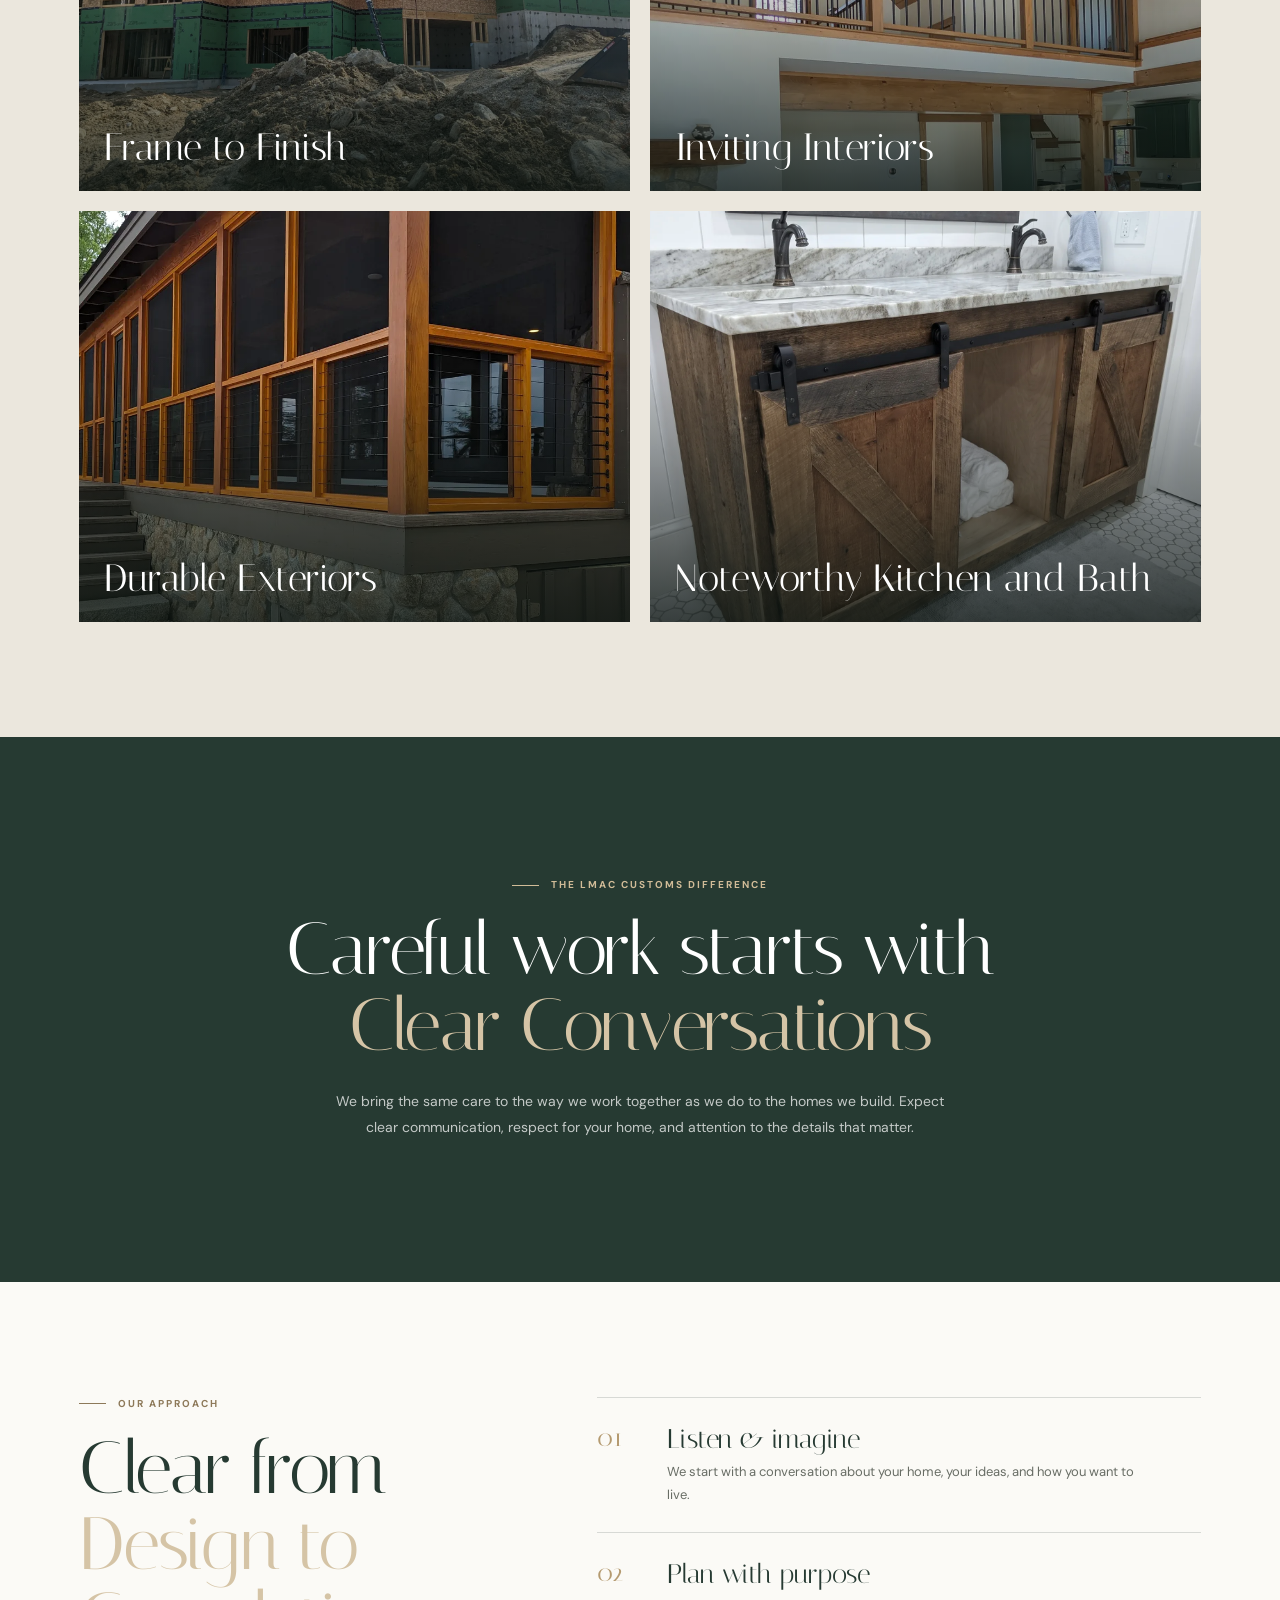
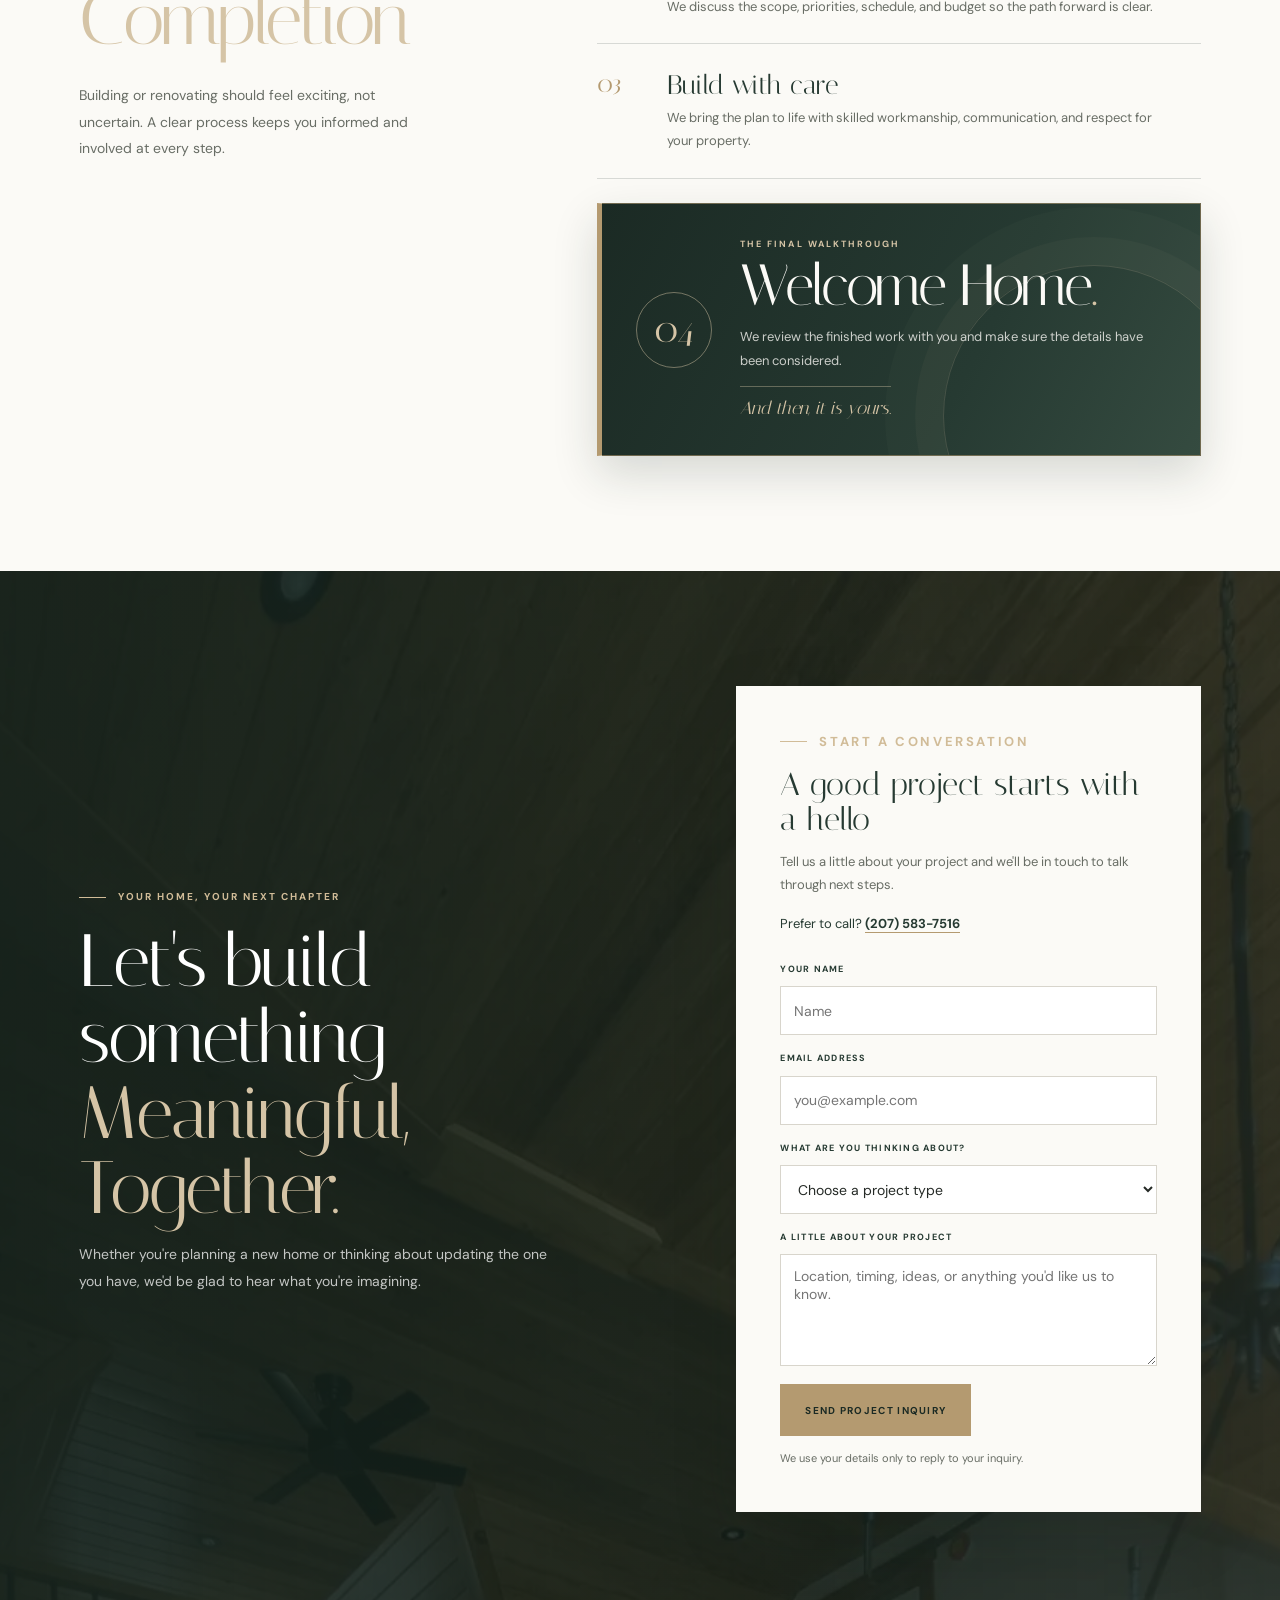
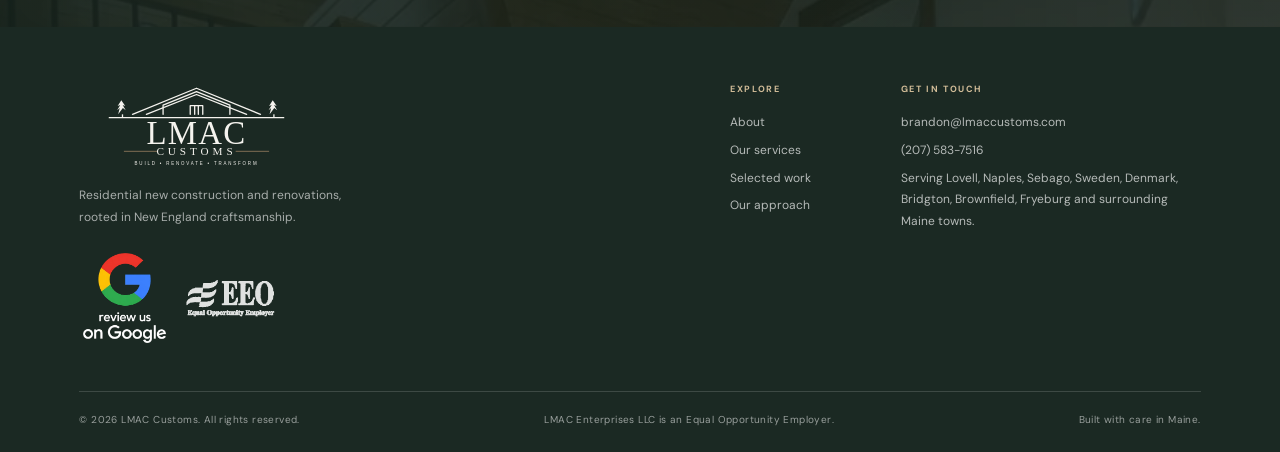
==== commit b85d7100: "Add files via upload" ====
--- a/index.html
+++ b/index.html
@@ -66,7 +66,7 @@
 <div class="step"><div class="step-number">01</div><div><h3>Listen &amp; imagine</h3><p>We start with a conversation about your home, your ideas, and how you want to live.</p></div></div>
 <div class="step"><div class="step-number">02</div><div><h3>Plan with purpose</h3><p>We discuss the scope, priorities, schedule, and budget so the path forward is clear.</p></div></div>
 <div class="step"><div class="step-number">03</div><div><h3>Build with care</h3><p>We bring the plan to life with skilled workmanship, communication, and respect for your property.</p></div></div>
-<div class="step welcome-step"><div class="step-number">04</div><div><h3 class="welcome">Welcome Home</h3><p>We review the finished work with you and make sure the details have been considered.</p></div></div>
+<div class="step welcome-step"><div class="step-number" aria-hidden="true">04</div><div class="welcome-content"><span class="welcome-kicker">The final walkthrough</span><h3 class="welcome">Welcome Home<span class="welcome-period">.</span></h3><p>We review the finished work with you and make sure the details have been considered.</p><span class="welcome-signoff">And then, it is yours.</span></div></div>
 </div></section>
 
 <section class="contact-banner" id="contact"><div class="fade-in"><p class="eyebrow">Your home, your next chapter</p><h2>Let's build something <em>Meaningful, Together.</em></h2><p>Whether you're planning a new home or thinking about updating the one you have, we'd be glad to hear what you're imagining.</p></div><div class="contact-card fade-in"><p class="eyebrow">Start a conversation</p><h3>A good project starts with a hello</h3><p>Tell us a little about your project and we'll be in touch to talk through next steps.</p><p class="contact-direct">Prefer to call? <a href="tel:+12075837516">(207) 583-7516</a></p><form class="contact-form" id="contactForm" action="https://script.google.com/macros/s/AKfycbyC0fUV-2K-Il0wb2_U5b16hAuNfKtde-OQnKe1qU6zd9TvXiTtztR8NaVEfDDfkCXe/exec" method="POST" data-email="brandon@lmaccustoms.com">
--- a/styles.css
+++ b/styles.css
@@ -54,3 +54,29 @@
 .welcome-step h3.welcome{display:inline-block;margin:0 0 8px;color:var(--green);font-size:clamp(29px,3vw,36px);font-weight:600;letter-spacing:-.025em}
 .welcome-step p{max-width:520px}
 @media(max-width:700px){.footer-badges{grid-template-columns:90px 90px;gap:14px}.welcome-step{margin-top:8px;padding:19px 16px}.welcome-step h3.welcome{font-size:31px}}
+
+
+/* Welcome Home — make the final milestone feel like the finish line. */
+.steps .welcome-step{
+  position:relative;isolation:isolate;display:grid;grid-template-columns:82px minmax(0,1fr);align-items:center;gap:22px;
+  margin:24px 0 0;padding:34px 34px 32px;overflow:hidden;
+  border:1px solid rgba(180,154,112,.55);border-left:5px solid var(--bronze);
+  background:linear-gradient(118deg,#1b2a24 0%,#263a32 62%,#354b40 100%);
+  box-shadow:0 18px 42px rgba(27,42,36,.16);
+}
+.steps .welcome-step:after{position:absolute;z-index:-1;right:-45px;bottom:-112px;width:300px;height:300px;border:1px solid rgba(213,196,166,.18);border-radius:50%;content:"";box-shadow:0 0 0 28px rgba(213,196,166,.035),0 0 0 58px rgba(213,196,166,.025)}
+.steps .welcome-step .step-number{display:flex;width:76px;height:76px;align-items:center;justify-content:center;border:1px solid rgba(213,196,166,.48);border-radius:50%;color:#d5c4a6;font:38px/1 var(--serif)}
+.welcome-content{position:relative;z-index:1}
+.welcome-kicker{display:block;margin:0 0 8px;color:#d5c4a6;font:700 9px/1.4 var(--sans);letter-spacing:.23em;text-transform:uppercase}
+.steps .welcome-step h3.welcome{display:block;margin:0 0 10px;color:#fbfaf6;font:clamp(39px,5vw,58px)/.98 var(--serif);font-weight:400;letter-spacing:-.035em}
+.welcome-period{color:#d5c4a6}
+.steps .welcome-step p{max-width:510px;color:rgba(251,250,246,.78);font-size:13px;line-height:1.85}
+.welcome-signoff{display:inline-block;margin-top:13px;padding-top:10px;border-top:1px solid rgba(213,196,166,.38);color:#d5c4a6;font:italic 18px/1.3 var(--serif)}
+@media(max-width:700px){
+  .steps .welcome-step{grid-template-columns:52px minmax(0,1fr);gap:14px;margin-top:18px;padding:24px 17px 23px}
+  .steps .welcome-step .step-number{width:50px;height:50px;font-size:26px}
+  .steps .welcome-step h3.welcome{font-size:clamp(34px,9vw,45px)}
+  .welcome-kicker{font-size:8px;letter-spacing:.17em}
+  .steps .welcome-step p{font-size:12px}
+  .welcome-signoff{font-size:16px}
+}
